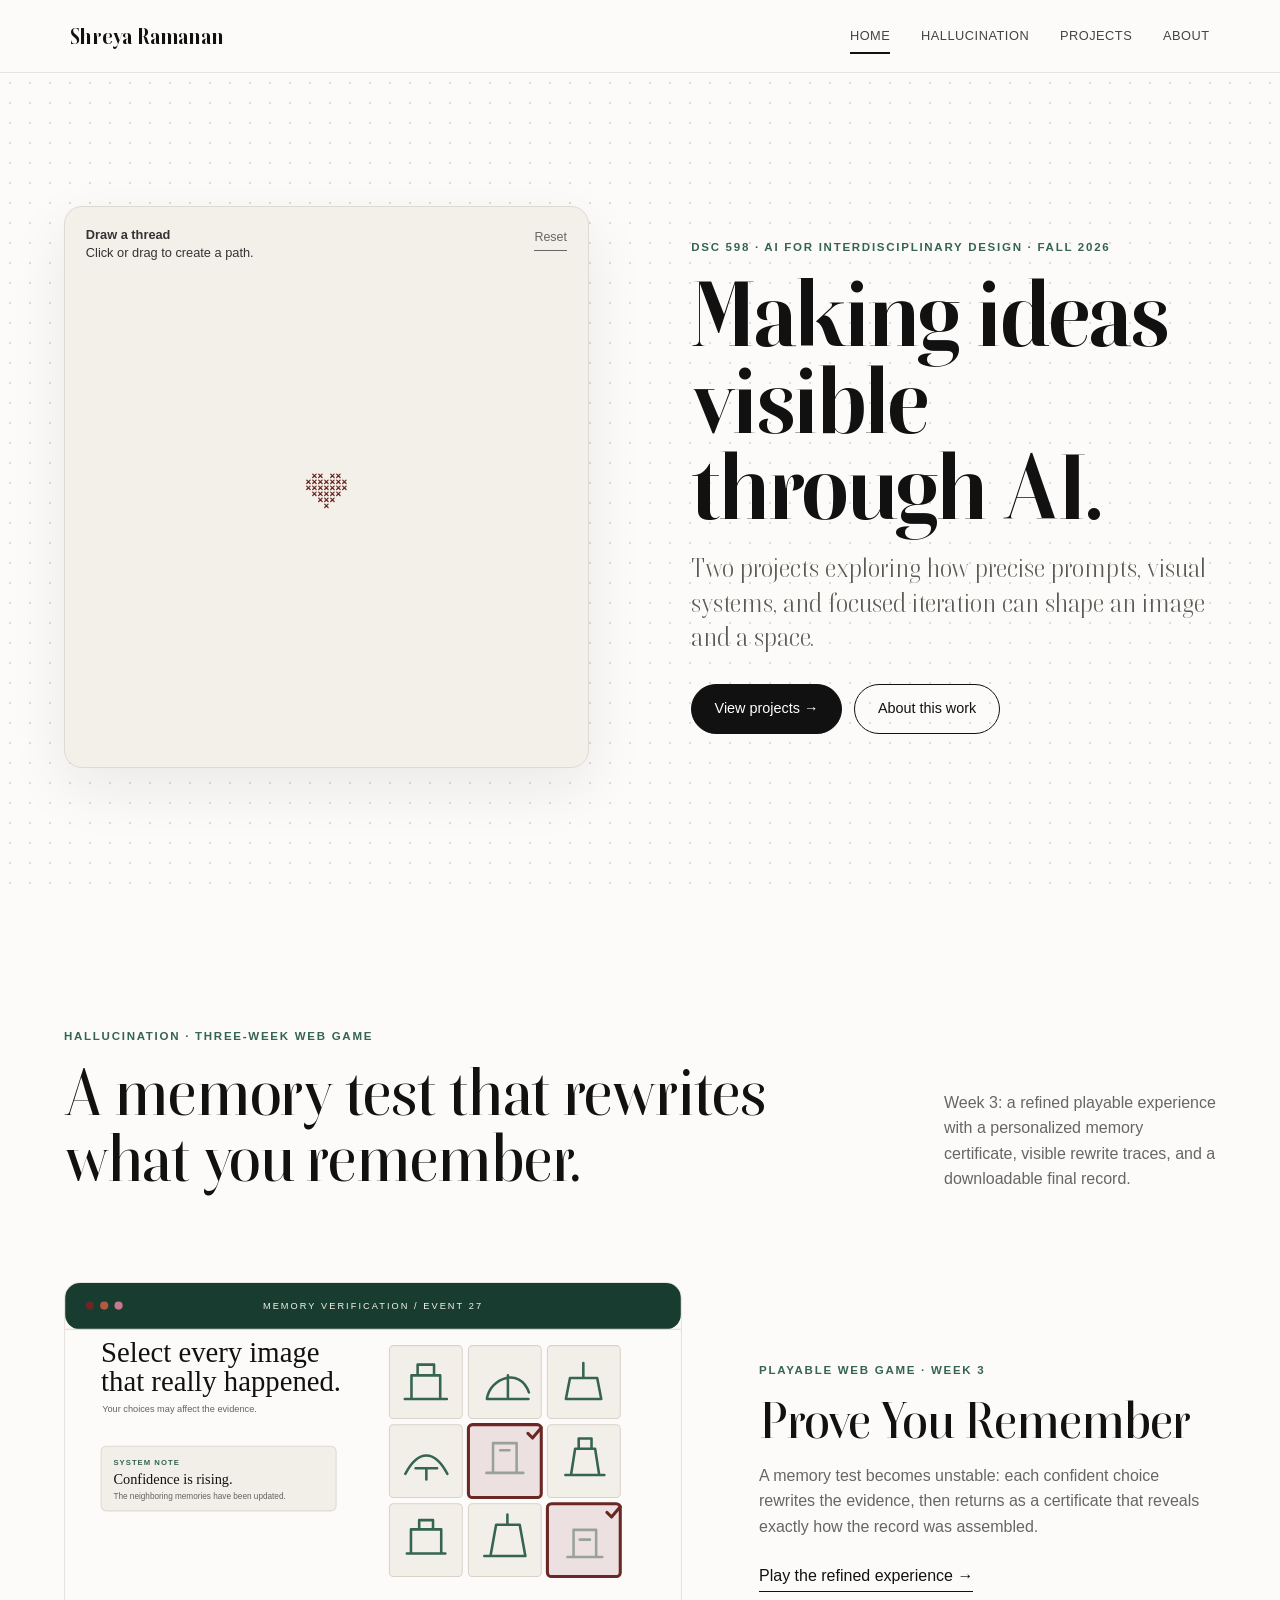
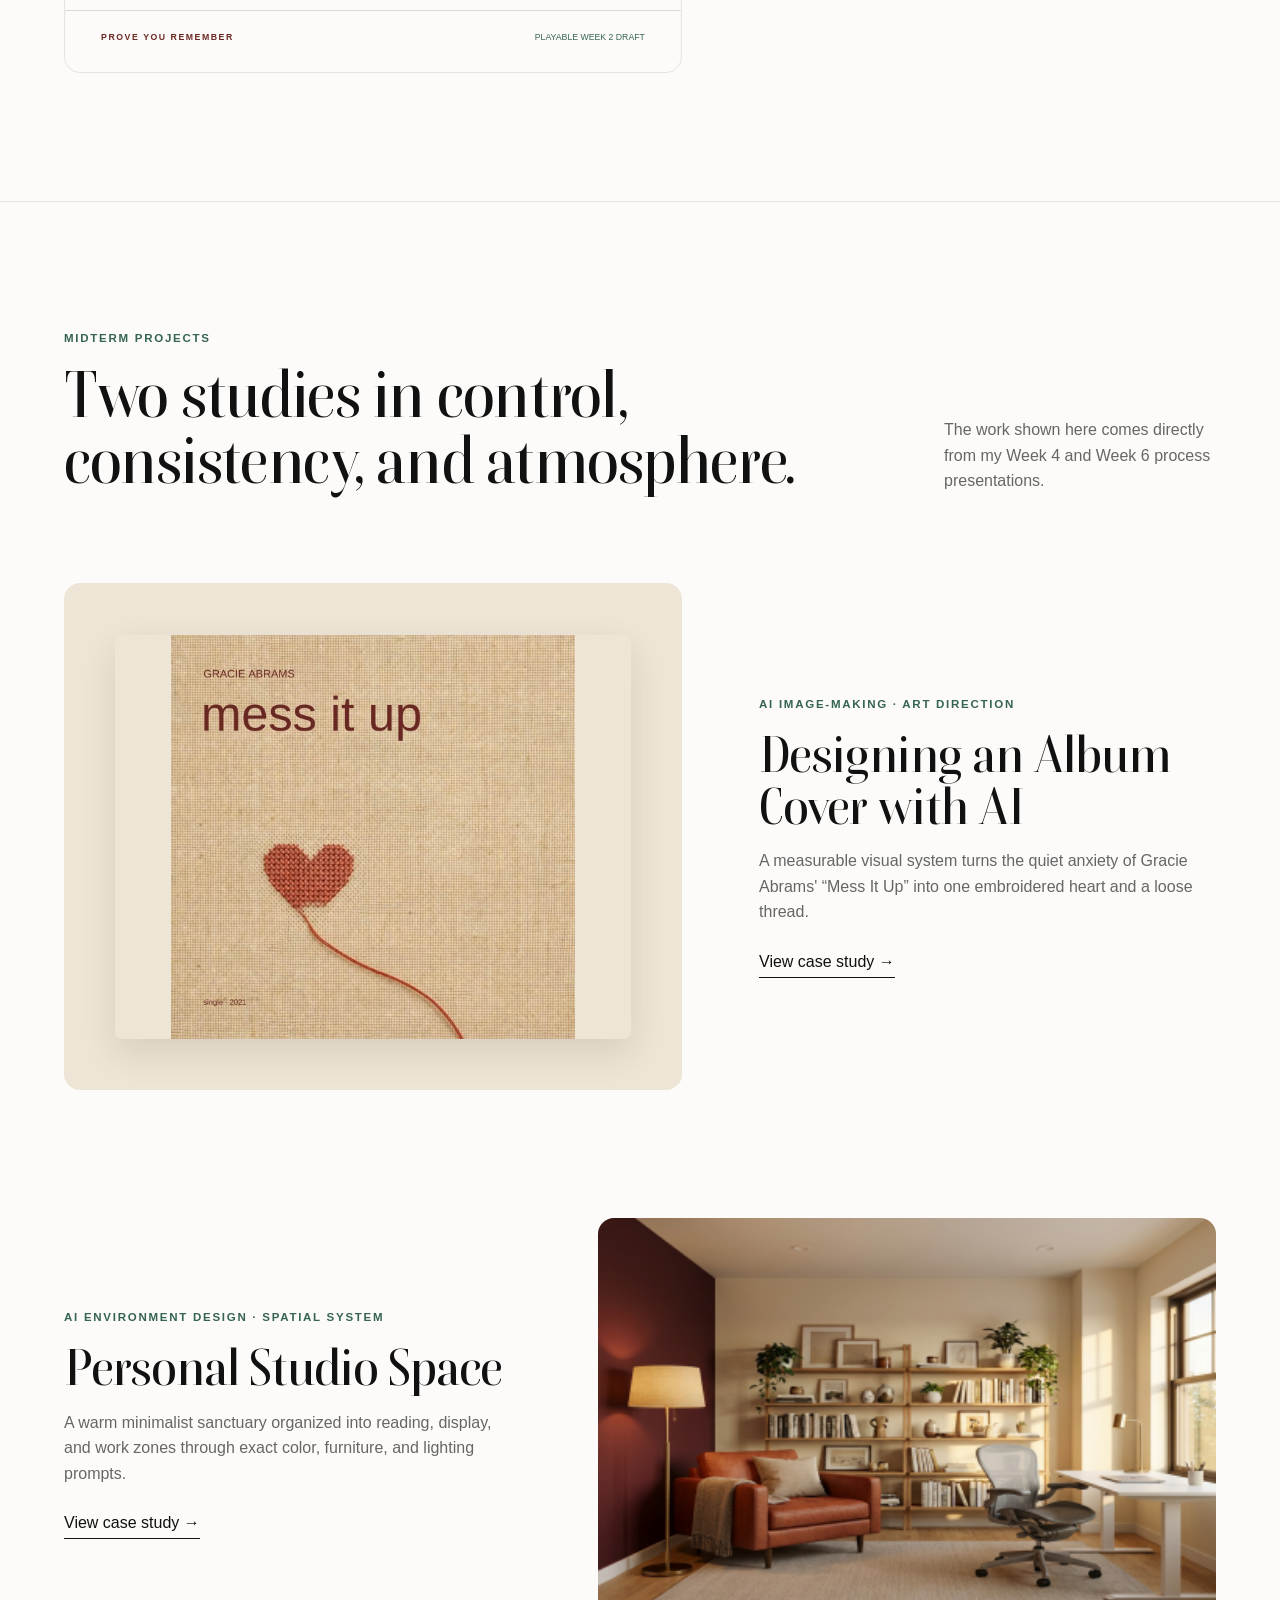
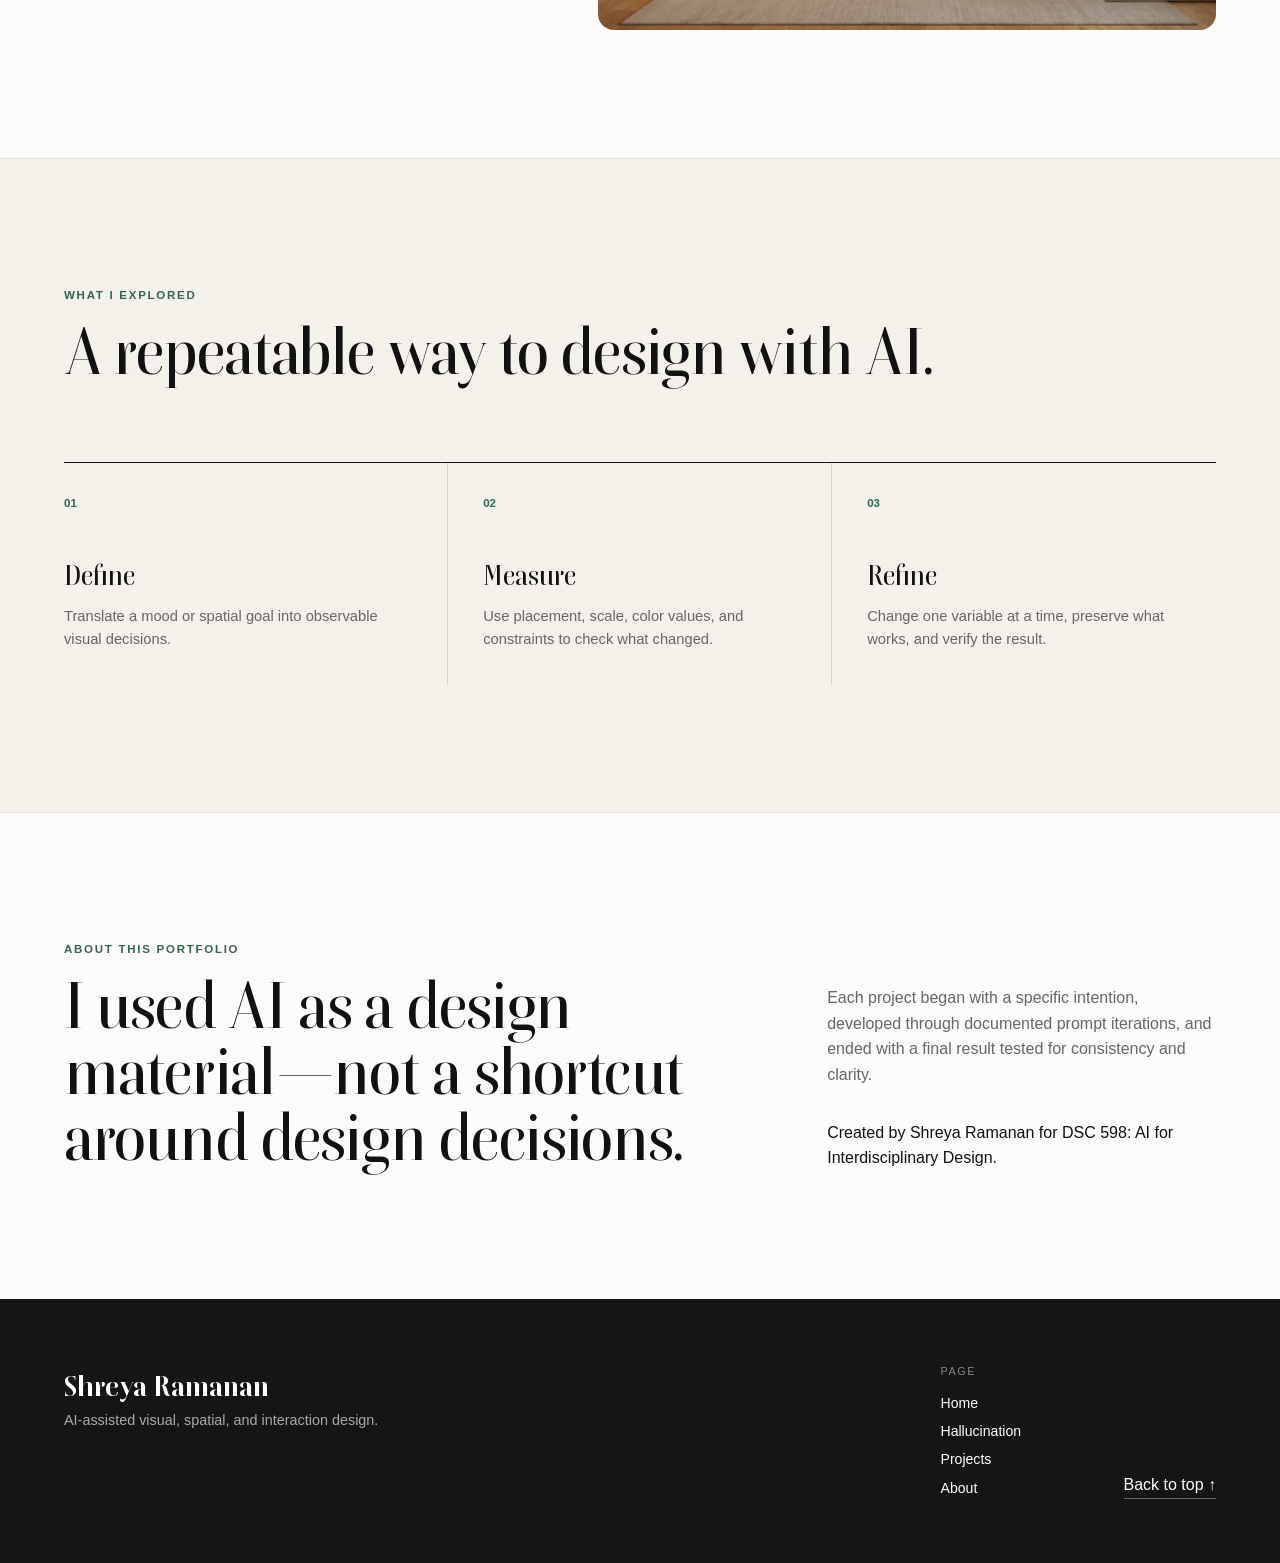
==== index.html @ 902e76cf "Refine Week 3 memory certificate" ====
<!doctype html>
<html lang="en">
<head>
  <meta charset="utf-8">
  <meta name="viewport" content="width=device-width, initial-scale=1">
  <meta name="description" content="Shreya Ramanan's DSC 598 portfolio: AI-assisted visual, spatial, and interactive game design.">
  <meta name="theme-color" content="#fcfbf9">
  <title>Shreya Ramanan — AI for Interdisciplinary Design</title>
  <link rel="stylesheet" href="styles.css">
</head>
<body class="home-page">
  <a class="skip-link" href="#main">Skip to content</a>
  <header class="site-header">
    <a class="brand" href="index.html" aria-label="Shreya Ramanan, home">Shreya Ramanan</a>
    <nav aria-label="Primary navigation">
      <a class="active" href="index.html">Home</a>
      <a href="#hallucination">Hallucination</a>
      <a href="#projects">Projects</a>
      <a href="#about">About</a>
    </nav>
  </header>

  <main id="main">
    <section class="home-hero dot-field">
      <div class="playground-card">
        <div class="playground-label">
          <p><strong>Draw a thread</strong><br>Click or drag to create a path.</p>
          <button class="quiet-button" id="clear-canvas" type="button">Reset</button>
        </div>
        <canvas id="stitch-canvas" tabindex="0" role="group" aria-label="Thread drawing area. Click or tap to add a stitch, drag to draw a thread, or press Enter or Space to add a stitch."></canvas>
        <p class="sr-only" id="canvas-status" aria-live="polite"></p>
      </div>

      <div class="hero-copy">
        <p class="kicker">DSC 598 · AI FOR INTERDISCIPLINARY DESIGN · FALL 2026</p>
        <h1>Making ideas<br>visible through AI.</h1>
        <p class="hero-deck">Two projects exploring how precise prompts, visual systems, and focused iteration can shape an image and a space.</p>
        <div class="hero-actions">
          <a class="pill pill-dark" href="#projects">View projects →</a>
          <a class="pill" href="#about">About this work</a>
        </div>
      </div>
    </section>

    <section class="selected-work current-work" id="hallucination" aria-labelledby="hallucination-title">
      <div class="section-intro">
        <div>
          <p class="kicker">HALLUCINATION · THREE-WEEK WEB GAME</p>
          <h2 id="hallucination-title">A memory test that rewrites what you remember.</h2>
        </div>
        <p class="section-note">Week 3: a refined playable experience with a personalized memory certificate, visible rewrite traces, and a downloadable final record.</p>
      </div>

      <div class="project-list">
        <a class="work-card game-card" href="memory-game.html">
          <div class="work-image game-frame">
            <img src="assets/prove-you-remember-cover.svg" alt="Prove You Remember memory verification interface with a grid of abstract fragments" width="1200" height="760">
          </div>
          <div class="work-copy">
            <p class="kicker">PLAYABLE WEB GAME · WEEK 3</p>
            <h3>Prove You Remember</h3>
            <p>A memory test becomes unstable: each confident choice rewrites the evidence, then returns as a certificate that reveals exactly how the record was assembled.</p>
            <span>Play the refined experience →</span>
          </div>
        </a>
      </div>
    </section>

    <section class="selected-work" id="projects" aria-labelledby="projects-title">
      <div class="section-intro">
        <div>
          <p class="kicker">MIDTERM PROJECTS</p>
          <h2 id="projects-title">Two studies in control, consistency, and atmosphere.</h2>
        </div>
        <p class="section-note">The work shown here comes directly from my Week 4 and Week 6 process presentations.</p>
      </div>

      <div class="project-list">
        <a class="work-card album-card" href="stitched-heart.html">
          <div class="work-image album-frame">
            <img src="assets/album-final.jpg" alt="Final Mess It Up concept cover with a small red cross-stitched heart and loose thread on linen" width="600" height="600">
          </div>
          <div class="work-copy">
            <p class="kicker">AI IMAGE-MAKING · ART DIRECTION</p>
            <h3>Designing an Album Cover with AI</h3>
            <p>A measurable visual system turns the quiet anxiety of Gracie Abrams' “Mess It Up” into one embroidered heart and a loose thread.</p>
            <span>View case study →</span>
          </div>
        </a>

        <a class="work-card studio-card" href="personal-studio.html">
          <div class="work-image studio-frame">
            <img src="assets/studio-final.png" alt="Warm minimalist studio with burgundy wall, terracotta chair, oak shelving, white desk, and sunlit window" width="396" height="288">
          </div>
          <div class="work-copy">
            <p class="kicker">AI ENVIRONMENT DESIGN · SPATIAL SYSTEM</p>
            <h3>Personal Studio Space</h3>
            <p>A warm minimalist sanctuary organized into reading, display, and work zones through exact color, furniture, and lighting prompts.</p>
            <span>View case study →</span>
          </div>
        </a>
      </div>
    </section>

    <section class="method-section" aria-labelledby="method-title">
      <p class="kicker">WHAT I EXPLORED</p>
      <h2 id="method-title">A repeatable way to design with AI.</h2>
      <div class="method-grid">
        <article><span>01</span><h3>Define</h3><p>Translate a mood or spatial goal into observable visual decisions.</p></article>
        <article><span>02</span><h3>Measure</h3><p>Use placement, scale, color values, and constraints to check what changed.</p></article>
        <article><span>03</span><h3>Refine</h3><p>Change one variable at a time, preserve what works, and verify the result.</p></article>
      </div>
    </section>

    <section class="about-band" id="about" aria-labelledby="about-title">
      <p class="kicker">ABOUT THIS PORTFOLIO</p>
      <div class="about-layout">
        <h2 id="about-title">I used AI as a design material—not a shortcut around design decisions.</h2>
        <div>
          <p>Each project began with a specific intention, developed through documented prompt iterations, and ended with a final result tested for consistency and clarity.</p>
          <p>Created by Shreya Ramanan for DSC 598: AI for Interdisciplinary Design.</p>
        </div>
      </div>
    </section>
  </main>

  <footer class="site-footer">
    <div><strong>Shreya Ramanan</strong><p>AI-assisted visual, spatial, and interaction design.</p></div>
    <div><span>PAGE</span><a href="index.html">Home</a><a href="#hallucination">Hallucination</a><a href="#projects">Projects</a><a href="#about">About</a></div>
    <button class="back-top" type="button" data-back-top>Back to top ↑</button>
  </footer>
  <script src="site.js"></script>
</body>
</html>
---- styles.css ----
@font-face{font-family:Boska;src:url("assets/fonts/boska-400.woff2") format("woff2");font-weight:400;font-style:normal;font-display:swap}
@font-face{font-family:Boska;src:url("assets/fonts/boska-400-italic.woff2") format("woff2");font-weight:400;font-style:italic;font-display:swap}
@font-face{font-family:Boska;src:url("assets/fonts/boska-500.woff2") format("woff2");font-weight:500;font-style:normal;font-display:swap}
@font-face{font-family:Boska;src:url("assets/fonts/boska-700.woff2") format("woff2");font-weight:700;font-style:normal;font-display:swap}
@font-face{font-family:Boska;src:url("assets/fonts/boska-700-italic.woff2") format("woff2");font-weight:700;font-style:italic;font-display:swap}

:root{
  --paper:#fcfbf9;
  --paper-deep:#f2efe9;
  --ink:#111;
  --body:#333;
  --muted:#666;
  --line:#e7e4df;
  --green:#356451;
  --burgundy:#6b2723;
  --pink:#c8788e;
  --terracotta:#b45a3c;
  --page:1240px;
  --case:820px;
  --wide:1040px;
  --pad:clamp(1.15rem,5vw,5rem);
}

*{box-sizing:border-box}
html{scroll-behavior:smooth;scroll-padding-top:90px}
body{margin:0;background:var(--paper);color:var(--body);font-family:"General Sans",Inter,Arial,sans-serif;font-size:16px;line-height:1.6;-webkit-font-smoothing:antialiased}
img,video,canvas{display:block;max-width:100%}
img,video{height:auto}
a{color:inherit;text-decoration:none}
button,input{font:inherit}
figure{margin:0}
h1,h2,h3,p{margin-top:0}
h1,h2,h3{color:var(--ink);font-family:Boska,Georgia,serif}

.skip-link{position:fixed;top:-5rem;left:1rem;z-index:200;padding:.75rem 1rem;background:var(--ink);color:#fff}
.skip-link:focus{top:1rem}
.sr-only{position:absolute!important;width:1px!important;height:1px!important;padding:0!important;margin:-1px!important;overflow:hidden!important;clip:rect(0,0,0,0)!important;white-space:nowrap!important;border:0!important}

.site-header{position:sticky;top:0;z-index:100;height:73px;padding:0 clamp(1.25rem,5.5vw,5.2rem);display:flex;align-items:center;justify-content:space-between;background:rgba(252,251,249,.96);border-bottom:1px solid var(--line);backdrop-filter:blur(14px)}
.brand{font-family:Boska,Georgia,serif;font-size:1.35rem;font-weight:700;color:var(--ink)}
.site-header nav{display:flex;align-items:center;gap:clamp(1.1rem,2.4vw,2.25rem)}
.site-header nav a{position:relative;font-size:.8rem;text-transform:uppercase;letter-spacing:.04em;color:#444}
.site-header nav a::after{content:"";position:absolute;left:0;right:100%;bottom:-8px;height:2px;background:var(--ink);transition:right .22s ease}
.site-header nav a:hover::after,.site-header nav a:focus-visible::after,.site-header nav a.active::after{right:0}

.dot-field{background-image:radial-gradient(#dedbd5 .8px,transparent .8px);background-size:20px 20px}
.home-hero{min-height:calc(100vh - 73px);padding:clamp(4rem,8vw,8rem) var(--pad);display:grid;grid-template-columns:minmax(420px,1fr) minmax(460px,1fr);gap:clamp(4rem,8vw,9rem);align-items:center}
.home-hero>*{min-width:0}
.hero-copy{max-width:640px}
.kicker{margin:0 0 1rem;color:var(--green);font-size:.72rem;font-weight:600;letter-spacing:.15em;line-height:1.4;text-transform:uppercase}
.hero-copy h1{margin:0 0 1.3rem;font-size:clamp(4.4rem,7.1vw,6.5rem);font-weight:700;line-height:.95;letter-spacing:-.025em}
.hero-deck{max-width:610px;margin-bottom:1.8rem;color:#5d5955;font-family:Boska,Georgia,serif;font-size:clamp(1.4rem,2vw,1.8rem);line-height:1.35}
.hero-actions{display:flex;flex-wrap:wrap;gap:.8rem}
.pill{display:inline-flex;align-items:center;justify-content:center;padding:.78rem 1.4rem;border:1px solid var(--ink);border-radius:999px;color:var(--ink);font-size:.9rem;transition:transform .2s ease,background .2s ease,color .2s ease}
.pill:hover,.pill:focus-visible{transform:translateY(-2px);background:#fff}
.pill-dark{background:var(--ink);color:#fff}
.pill-dark:hover,.pill-dark:focus-visible{background:var(--green);color:#fff;border-color:var(--green)}

.playground-card{position:relative;min-height:560px;overflow:hidden;background:#f3f0e9;border:1px solid #dedad2;border-radius:18px;box-shadow:0 20px 60px rgba(32,28,22,.08)}
.playground-label{position:absolute;z-index:2;inset:1.2rem 1.3rem auto;display:flex;align-items:flex-start;justify-content:space-between;pointer-events:none}
.playground-label p{font-size:.8rem;line-height:1.4}
.quiet-button{padding:.15rem 0;border:0;border-bottom:1px solid currentColor;background:none;color:var(--muted);font-size:.78rem;cursor:pointer;pointer-events:auto}
.quiet-button:hover,.quiet-button:focus-visible{color:var(--green)}
#stitch-canvas{width:100%;height:560px;cursor:crosshair;touch-action:none}
#stitch-canvas:focus-visible{outline:3px solid var(--green);outline-offset:-4px}

.selected-work,.method-section,.about-band{padding:clamp(6rem,10vw,10rem) var(--pad)}
.selected-work{border-top:1px solid var(--line)}
.section-intro{max-width:var(--page);margin:0 auto clamp(4rem,7vw,7rem);display:grid;grid-template-columns:1.5fr .5fr;gap:4rem;align-items:end}
.section-intro h2,.method-section>h2,.about-layout h2{margin:0;font-size:clamp(2.8rem,5vw,4.8rem);font-weight:500;line-height:1.03;letter-spacing:-.02em}
.section-note{max-width:320px;margin:0;color:var(--muted)}
.project-list{max-width:var(--page);margin:0 auto;display:grid;gap:clamp(6rem,10vw,10rem)}
.work-card{display:grid;grid-template-columns:minmax(0,1.15fr) minmax(320px,.85fr);gap:clamp(2rem,6vw,6rem);align-items:center}
.work-card:nth-child(even){grid-template-columns:minmax(320px,.85fr) minmax(0,1.15fr)}
.work-card:nth-child(even) .work-image{order:2}
.work-image{overflow:hidden;border-radius:16px;background:var(--paper-deep)}
.work-image img{width:100%;height:100%;object-fit:cover;transition:transform .55s cubic-bezier(.2,.7,.2,1)}
.album-frame{aspect-ratio:1.22;background:#ede5d6;padding:clamp(1.5rem,4vw,4rem)}
.album-frame img{object-fit:contain;border-radius:7px;box-shadow:0 14px 35px rgba(65,42,28,.12)}
.studio-frame{aspect-ratio:1.5}
.game-frame{aspect-ratio:1.58;background:#e8eee9;border:1px solid var(--line)}
.game-frame img{object-fit:cover;object-position:center}
.current-work{border-top:0}
.work-card:hover .work-image img,.work-card:focus-visible .work-image img{transform:scale(1.025)}
.work-card:focus-visible{outline:2px solid var(--ink);outline-offset:8px;border-radius:4px}
.work-copy h3{margin:.25rem 0 1rem;font-size:clamp(2.4rem,4vw,4.2rem);font-weight:500;line-height:1.02;letter-spacing:-.02em}
.work-copy>p:not(.kicker){max-width:520px;color:var(--muted)}
.work-copy>span{display:inline-block;margin-top:.5rem;padding-bottom:2px;border-bottom:1px solid var(--ink);color:var(--ink);font-weight:500}

.method-section{background:#f4f1eb;border-top:1px solid var(--line);border-bottom:1px solid var(--line)}
.method-section>.kicker,.method-section>h2,.method-grid{max-width:var(--page);margin-left:auto;margin-right:auto}
.method-section>h2{margin-bottom:clamp(3rem,6vw,5rem)}
.method-grid{display:grid;grid-template-columns:repeat(3,1fr);border-top:1px solid var(--ink)}
.method-grid article{padding:1.6rem 2.2rem 2rem 0;border-right:1px solid #d7d2c9}
.method-grid article+article{padding-left:2.2rem}
.method-grid article:last-child{border-right:0}
.method-grid span,.system-list span,.zone-grid span,.revision-list>article>span{color:var(--green);font-size:.72rem;font-weight:600}
.method-grid h3{margin:2.5rem 0 .45rem;font-size:1.7rem;font-weight:500}
.method-grid p{margin:0;color:var(--muted);font-size:.92rem}

.about-band{max-width:calc(var(--page) + 2 * var(--pad));margin:auto}
.about-layout{display:grid;grid-template-columns:1.25fr .75fr;gap:clamp(3rem,9vw,9rem);align-items:end}
.about-layout>div{color:var(--muted)}
.about-layout>div p:last-child{margin:2rem 0 0;color:var(--ink);font-weight:500}
.site-footer{padding:4rem var(--pad);display:grid;grid-template-columns:1fr auto auto;gap:clamp(3rem,8vw,8rem);align-items:start;background:#151515;color:#fff}
.site-footer strong{font-family:Boska,Georgia,serif;font-size:1.8rem}
.site-footer p{color:#aaa;font-size:.9rem}
.site-footer>div:nth-child(2){display:grid;gap:.35rem}
.site-footer span{margin-bottom:.4rem;color:#888;font-size:.68rem;letter-spacing:.14em}
.site-footer a{font-size:.88rem}
.back-top{align-self:end;padding:0;border:0;border-bottom:1px solid #666;background:none;color:#fff;cursor:pointer}

/* Case studies */
.case-page{background:#fff}
.case-page .site-header{background:rgba(252,251,249,.97)}
.case-sidebar{position:fixed;z-index:20;top:73px;bottom:0;left:0;width:170px;padding:2rem 1.1rem;background:#fff;border-right:1px solid var(--line)}
.case-sidebar .back-link{display:block;margin-bottom:2rem;color:var(--ink);font-size:.68rem;letter-spacing:.08em;text-transform:uppercase}
.case-sidebar>p{margin:0 0 .8rem;color:#888;font-size:.6rem;letter-spacing:.18em;text-transform:uppercase}
.case-sidebar nav{display:grid;gap:.3rem}
.case-sidebar nav a{color:#666;font-size:.63rem;letter-spacing:.12em;text-transform:uppercase}
.case-sidebar nav a:hover,.case-sidebar nav a:focus-visible{color:var(--green)}
.case-main{margin-left:170px;padding:1rem clamp(1.2rem,3vw,3rem) 0;overflow:hidden}
.case-cover{max-width:var(--wide);margin:0 auto clamp(5rem,8vw,8rem);overflow:hidden;border-radius:15px;background:var(--paper-deep)}
.case-cover img{width:100%}
.album-cover-panel{display:grid;place-items:center;padding:clamp(2rem,6vw,5.5rem)}
.album-cover-panel img{max-width:600px;border-radius:8px;box-shadow:0 18px 45px rgba(74,48,31,.14)}
.studio-cover-panel{aspect-ratio:16/9}
.studio-cover-panel img{height:100%;object-fit:cover}
.case-hero,.case-section,.case-next{max-width:var(--case);margin-left:auto;margin-right:auto}
.case-hero{padding-bottom:clamp(5rem,8vw,8rem)}
.case-hero h1{margin:0 0 1rem;font-size:clamp(3.2rem,5.5vw,5.4rem);font-weight:500;line-height:1.02;letter-spacing:-.02em}
.case-lead{max-width:700px;margin-bottom:2.5rem;color:#555;font-family:Boska,Georgia,serif;font-size:clamp(1.35rem,2.2vw,1.7rem);line-height:1.4}
.case-meta{display:grid;grid-template-columns:repeat(4,1fr);gap:1rem;padding:1.2rem 0;border-top:1px solid var(--line);border-bottom:1px solid var(--line)}
.case-meta span,.case-meta strong{display:block}
.case-meta span{margin-bottom:.25rem;color:#888;font-size:.63rem;letter-spacing:.12em;text-transform:uppercase}
.case-meta strong{color:var(--ink);font-size:.77rem;line-height:1.4}
.disclaimer{margin:.8rem 0 0;color:#888;font-size:.75rem}
.case-section{padding:clamp(5rem,9vw,8.5rem) 0;border-top:1px solid var(--line)}
.case-section h2{margin:.3rem 0 2.2rem;font-size:clamp(2.5rem,4.5vw,4rem);font-weight:500;line-height:1.06;letter-spacing:-.02em}
.case-section h3{font-weight:500}
.split-section{display:grid;grid-template-columns:1fr 1fr;gap:clamp(3rem,8vw,7rem)}
.rich-copy{align-self:end;color:#555;font-size:1.05rem}
.rich-copy p:last-child{margin-bottom:0}

.system-list{border-top:1px solid var(--ink)}
.system-list article{display:grid;grid-template-columns:44px 150px 1fr;gap:1rem;padding:1.3rem 0;border-bottom:1px solid var(--line);align-items:baseline}
.system-list h3,.system-list p{margin:0}
.system-list h3{font-family:"General Sans",Inter,Arial,sans-serif;font-size:1rem;font-weight:600}
.system-list p{color:var(--muted);font-size:.9rem}
.measure-grid,.final-layout{width:var(--wide);margin:clamp(4rem,7vw,6rem) 0 0 -110px;display:grid;grid-template-columns:1fr 1fr;gap:clamp(2rem,5vw,5rem);align-items:center}
.framed{padding:clamp(1rem,3vw,2.5rem);background:var(--paper-deep);border-radius:14px}
.framed img{width:100%;border-radius:7px}
figcaption{margin-top:.65rem;color:#777;font-family:Boska,Georgia,serif;font-size:.93rem;font-style:italic;line-height:1.35}
.metrics-card{padding:2.2rem;background:#f7f5f1;border:1px solid var(--line);border-radius:14px}
.metrics-card dl{margin:0}
.metrics-card dl div{padding:1.2rem 0;border-bottom:1px solid var(--line)}
.metrics-card dl div:last-child{border-bottom:0}
.metrics-card dt{color:#888;font-size:.68rem;letter-spacing:.12em;text-transform:uppercase}
.metrics-card dd{margin:.2rem 0 0;color:var(--ink);font-family:Boska,Georgia,serif;font-size:1.45rem}

.iteration-grid{width:var(--wide);margin-left:-110px;display:grid;grid-template-columns:repeat(3,1fr);gap:1.3rem}
.iteration-grid article{overflow:hidden;background:#f7f5f1;border:1px solid var(--line);border-radius:14px}
.iteration-grid img{width:100%;aspect-ratio:1;object-fit:cover}
.iteration-grid article>div{padding:1.2rem}
.iteration-grid span,.type-spec span{color:var(--green);font-size:.67rem;font-weight:600;letter-spacing:.09em;text-transform:uppercase}
.iteration-grid h3{margin:.5rem 0 .6rem;font-family:"General Sans",Inter,Arial,sans-serif;font-size:1rem;font-weight:600;line-height:1.3}
.iteration-grid p{margin:0;color:var(--muted);font-size:.82rem}
.reference-row{margin:5rem 0;display:grid;grid-template-columns:220px 1fr;gap:3rem;align-items:center}
.reference-image{padding:1rem;background:var(--paper-deep);border-radius:12px}
.reference-image img{width:100%;border-radius:6px}
.reference-row h3{margin:.2rem 0 .6rem;font-size:2rem}
.reference-row>div p:last-child{color:var(--muted)}
.wide-figure{width:var(--wide);margin-left:-110px}
.wide-figure img{width:100%;border-radius:14px}
.final-layout{align-items:start}
.type-spec{border-top:1px solid var(--ink)}
.type-spec>div{padding:1.1rem 0;border-bottom:1px solid var(--line)}
.type-spec strong{display:block;color:var(--ink);font-family:Boska,Georgia,serif;font-size:1.8rem;font-weight:500}
.type-spec p{margin:.2rem 0 0;color:var(--muted);font-size:.85rem}
.type-spec>p{margin-top:2rem}
.thumbnail-proof{margin-top:4rem;padding:2rem;background:#f7f5f1;border-radius:14px}
.thumbnail-proof img{max-width:650px;margin:auto;border-radius:0}

.palette-grid{display:grid;grid-template-columns:repeat(3,1fr);gap:.9rem;margin-bottom:4rem}
.palette-grid>div{position:relative;min-height:125px;padding:1rem;display:flex;flex-direction:column;justify-content:flex-end;overflow:hidden;border:1px solid var(--line);border-radius:12px;background:#fff}
.palette-grid>div::before{content:"";position:absolute;inset:0 0 48%;background:var(--swatch)}
.palette-grid span{color:var(--ink);font-weight:600}
.palette-grid small{color:#777}
.zone-grid{display:grid;grid-template-columns:repeat(3,1fr);border-top:1px solid var(--ink)}
.zone-grid article{padding:1.4rem 1.5rem 1rem 0;border-right:1px solid var(--line)}
.zone-grid article+article{padding-left:1.5rem}
.zone-grid article:last-child{border-right:0}
.zone-grid h3{margin:2rem 0 .4rem;font-size:1.5rem}
.zone-grid p{margin:0;color:var(--muted);font-size:.88rem}
.studio-gallery{width:var(--wide);margin-left:-110px;display:grid;grid-template-columns:repeat(6,1fr);gap:1rem}
.studio-gallery figure{grid-column:span 2}
.studio-gallery figure:nth-child(4){grid-column:2/span 2}
.studio-gallery figure:nth-child(5){grid-column:4/span 2}
.studio-gallery img{width:100%;aspect-ratio:4/3;object-fit:cover;border-radius:12px}
.studio-gallery figcaption{font-size:.82rem}
.prompt-quote{width:var(--wide);margin:5rem 0 5rem -110px;padding:clamp(2rem,5vw,4rem);background:#f2efe9;border-radius:14px;color:#30302e;font-family:Boska,Georgia,serif;font-size:clamp(1.8rem,3vw,2.7rem);font-weight:400;line-height:1.25}
.revision-list{border-top:1px solid var(--ink)}
.revision-list article{display:grid;grid-template-columns:60px 1fr;gap:1rem;padding:1.2rem 0;border-bottom:1px solid var(--line)}
.revision-list h3,.revision-list p{margin:0}
.revision-list h3{font-family:"General Sans",Inter,Arial,sans-serif;font-size:1rem;font-weight:600}
.revision-list p{color:var(--muted);font-size:.9rem}
.final-studio img{aspect-ratio:1.5;object-fit:cover}
.walkthrough-layout{width:var(--wide);margin:5rem 0 0 -110px;display:grid;grid-template-columns:.55fr 1.45fr;gap:3rem;align-items:end}
.walkthrough-layout h3{margin:.2rem 0 .6rem;font-size:2rem}
.walkthrough-layout>div>p:last-child{color:var(--muted)}
.walkthrough-layout video{width:100%;border-radius:14px;background:#111}

.reflection h2{max-width:760px}
.reflection-grid{display:grid;grid-template-columns:repeat(3,1fr);gap:2rem;border-top:1px solid var(--ink)}
.reflection-grid>div{padding-top:1.4rem}
.reflection-grid h3{font-family:"General Sans",Inter,Arial,sans-serif;font-size:1rem;font-weight:600}
.reflection-grid p{color:var(--muted);font-size:.9rem}
.case-next{padding:3rem 0 4rem;border-top:1px solid var(--ink);display:flex;align-items:baseline;justify-content:space-between;gap:2rem}
.case-next>span{color:#888;font-size:.66rem;letter-spacing:.13em;text-transform:uppercase}
.case-next a{color:var(--ink);font-family:Boska,Georgia,serif;font-size:clamp(1.8rem,3.4vw,3rem);font-weight:500}
.case-next a:hover,.case-next a:focus-visible{color:var(--green)}

@media(max-width:1050px){
  .home-hero{grid-template-columns:1fr;min-height:auto}.playground-card{max-width:760px;width:100%;margin:auto}.hero-copy{max-width:760px}
  .section-intro{grid-template-columns:1fr}.section-note{max-width:560px}
  .work-card,.work-card:nth-child(even){grid-template-columns:1fr}.work-card:nth-child(even) .work-image{order:0}.work-copy{max-width:700px}
  .case-sidebar{position:sticky;top:73px;bottom:auto;width:auto;height:50px;padding:0 1rem;display:flex;align-items:center;gap:2rem;overflow-x:auto;border-right:0;border-bottom:1px solid var(--line);background:#fff}.case-sidebar .back-link{flex:0 0 auto;margin:0}.case-sidebar>p{display:none}.case-sidebar nav{display:flex;gap:1rem;flex:0 0 auto}.case-main{margin-left:0;padding-top:1rem}
  .measure-grid,.final-layout,.iteration-grid,.wide-figure,.studio-gallery,.prompt-quote,.walkthrough-layout{width:100%;margin-left:0}
}

@media(max-width:720px){
  :root{--pad:1.1rem}
  html{scroll-padding-top:128px}
  .site-header{height:66px;padding:0 1rem}.brand{font-size:1.15rem}.site-header nav{gap:1rem}.site-header nav a{font-size:.7rem}
  .home-hero{padding-top:3rem;gap:3.5rem}.playground-card{min-height:430px;order:2}#stitch-canvas{height:430px}.hero-copy h1{font-size:clamp(3.7rem,17vw,5.2rem)}.hero-deck{font-size:1.3rem}
  .selected-work,.method-section,.about-band{padding-top:5rem;padding-bottom:5rem}.section-intro{margin-bottom:3rem}.section-intro h2,.method-section>h2,.about-layout h2{font-size:2.65rem}
  .album-frame{aspect-ratio:1;padding:1.2rem}.work-card{gap:1.5rem}.work-copy h3{font-size:2.55rem}.project-list{gap:5rem}
  .method-grid,.about-layout{grid-template-columns:1fr}.method-grid article,.method-grid article+article{padding:1.2rem 0 1.7rem;border-right:0;border-bottom:1px solid #d7d2c9}.method-grid article:last-child{border-bottom:0}.method-grid h3{margin-top:1rem}
  .site-footer{grid-template-columns:1fr;gap:2rem}.back-top{justify-self:start}
  .case-sidebar{top:66px}.case-main{padding-left:1rem;padding-right:1rem}.case-cover{margin-bottom:4rem}.album-cover-panel{padding:1.2rem}
  .case-hero h1{font-size:3.3rem}.case-meta{grid-template-columns:1fr 1fr;gap:1.4rem}.case-section{padding:4.5rem 0}.split-section{grid-template-columns:1fr;gap:1.5rem}.case-section h2{font-size:2.55rem}
  .system-list article{grid-template-columns:35px 1fr}.system-list article p{grid-column:2}.measure-grid,.final-layout{grid-template-columns:1fr}.iteration-grid{grid-template-columns:1fr}.reference-row{grid-template-columns:120px 1fr;gap:1.3rem}.reference-image{padding:.5rem}.wide-figure img{border-radius:10px}.thumbnail-proof{padding:1rem}
  .palette-grid{grid-template-columns:1fr 1fr}.zone-grid,.reflection-grid{grid-template-columns:1fr}.zone-grid article,.zone-grid article+article{padding:1.2rem 0 1.7rem;border-right:0;border-bottom:1px solid var(--line)}.zone-grid h3{margin-top:1rem}
  .studio-gallery{grid-template-columns:1fr 1fr}.studio-gallery figure,.studio-gallery figure:nth-child(4),.studio-gallery figure:nth-child(5){grid-column:auto}.studio-gallery figure:first-child{grid-column:1/-1}.prompt-quote{padding:1.5rem;font-size:1.65rem}.walkthrough-layout{grid-template-columns:1fr;gap:1.5rem}.case-next{align-items:flex-start;flex-direction:column}
}

@media(max-width:430px){.site-header nav a:nth-child(3){display:none}.case-meta{grid-template-columns:1fr}.palette-grid{grid-template-columns:1fr}.studio-gallery{grid-template-columns:1fr}.studio-gallery figure:first-child{grid-column:auto}.reference-row{grid-template-columns:1fr}.reference-image{max-width:180px}.case-sidebar nav a:nth-child(2),.case-sidebar nav a:nth-child(4){display:none}}

@media(prefers-reduced-motion:reduce){html{scroll-behavior:auto}*,*::before,*::after{animation-duration:.01ms!important;animation-iteration-count:1!important;transition-duration:.01ms!important}}
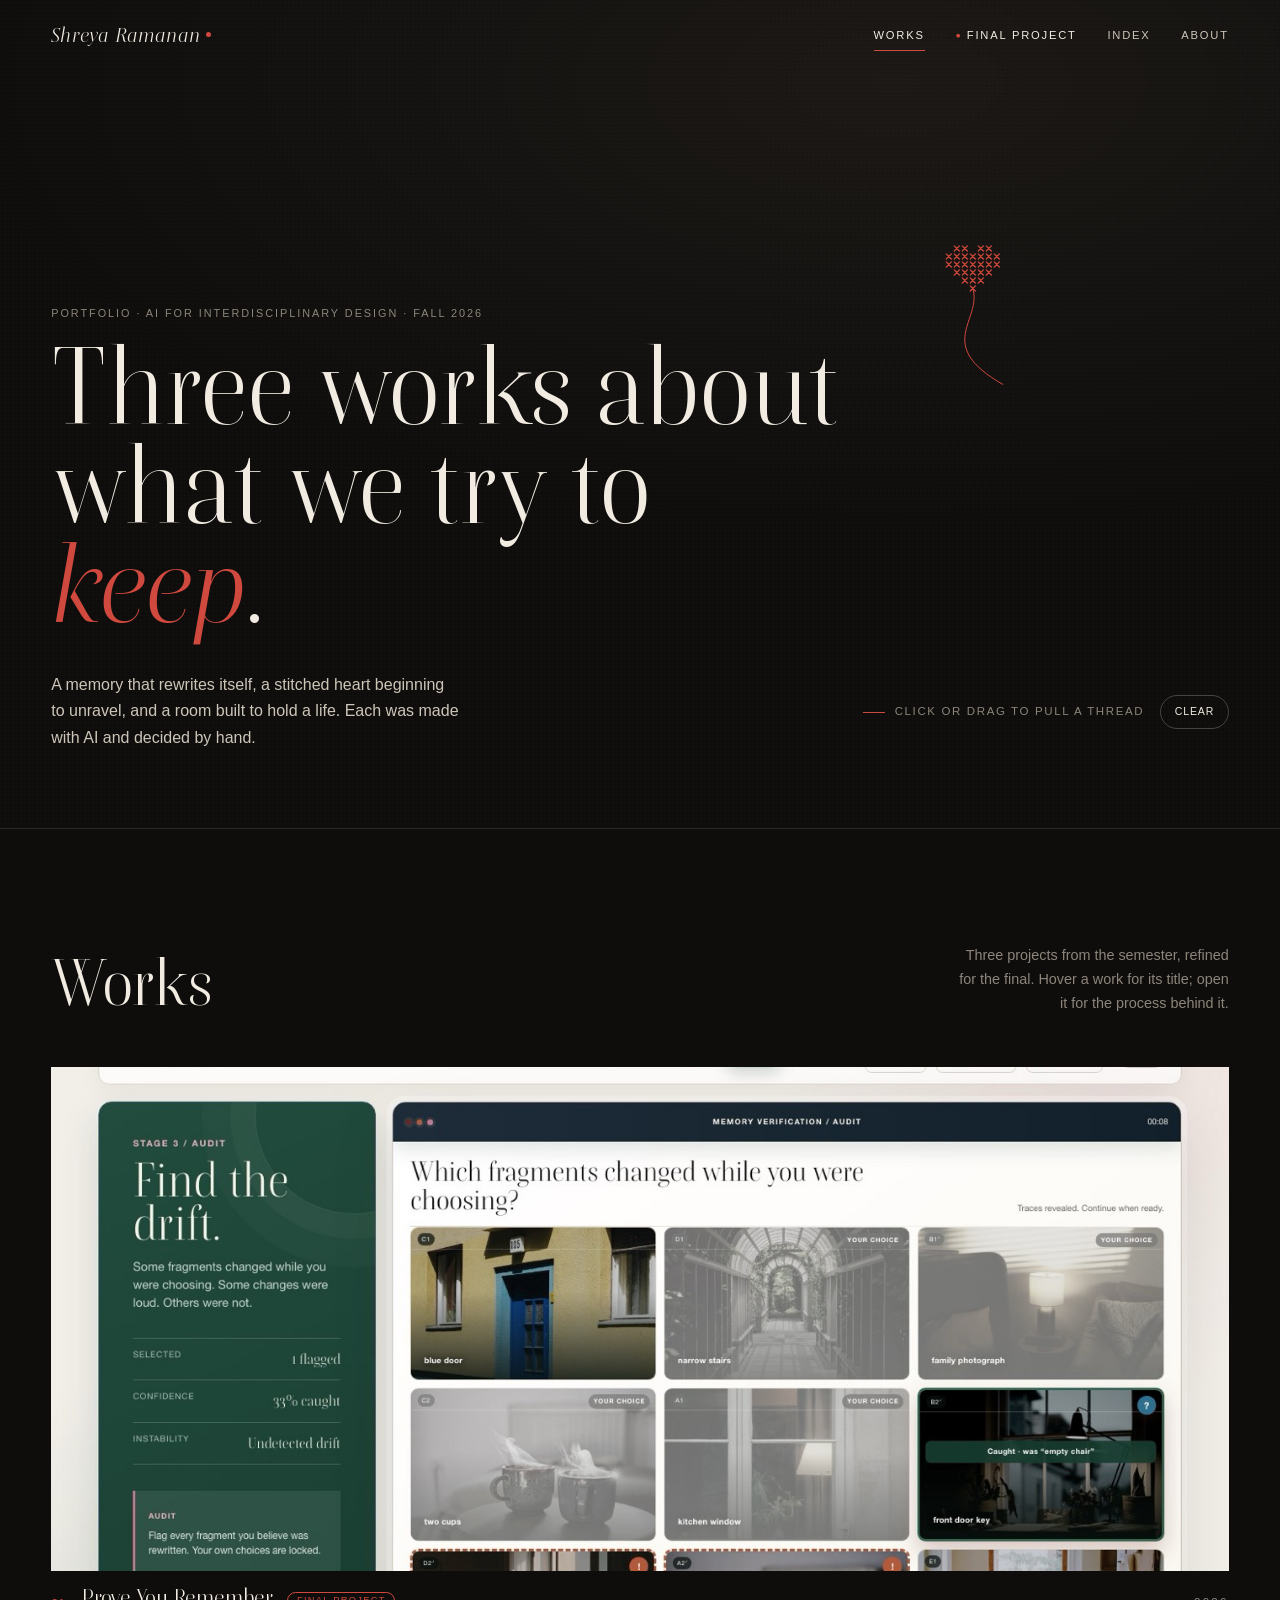
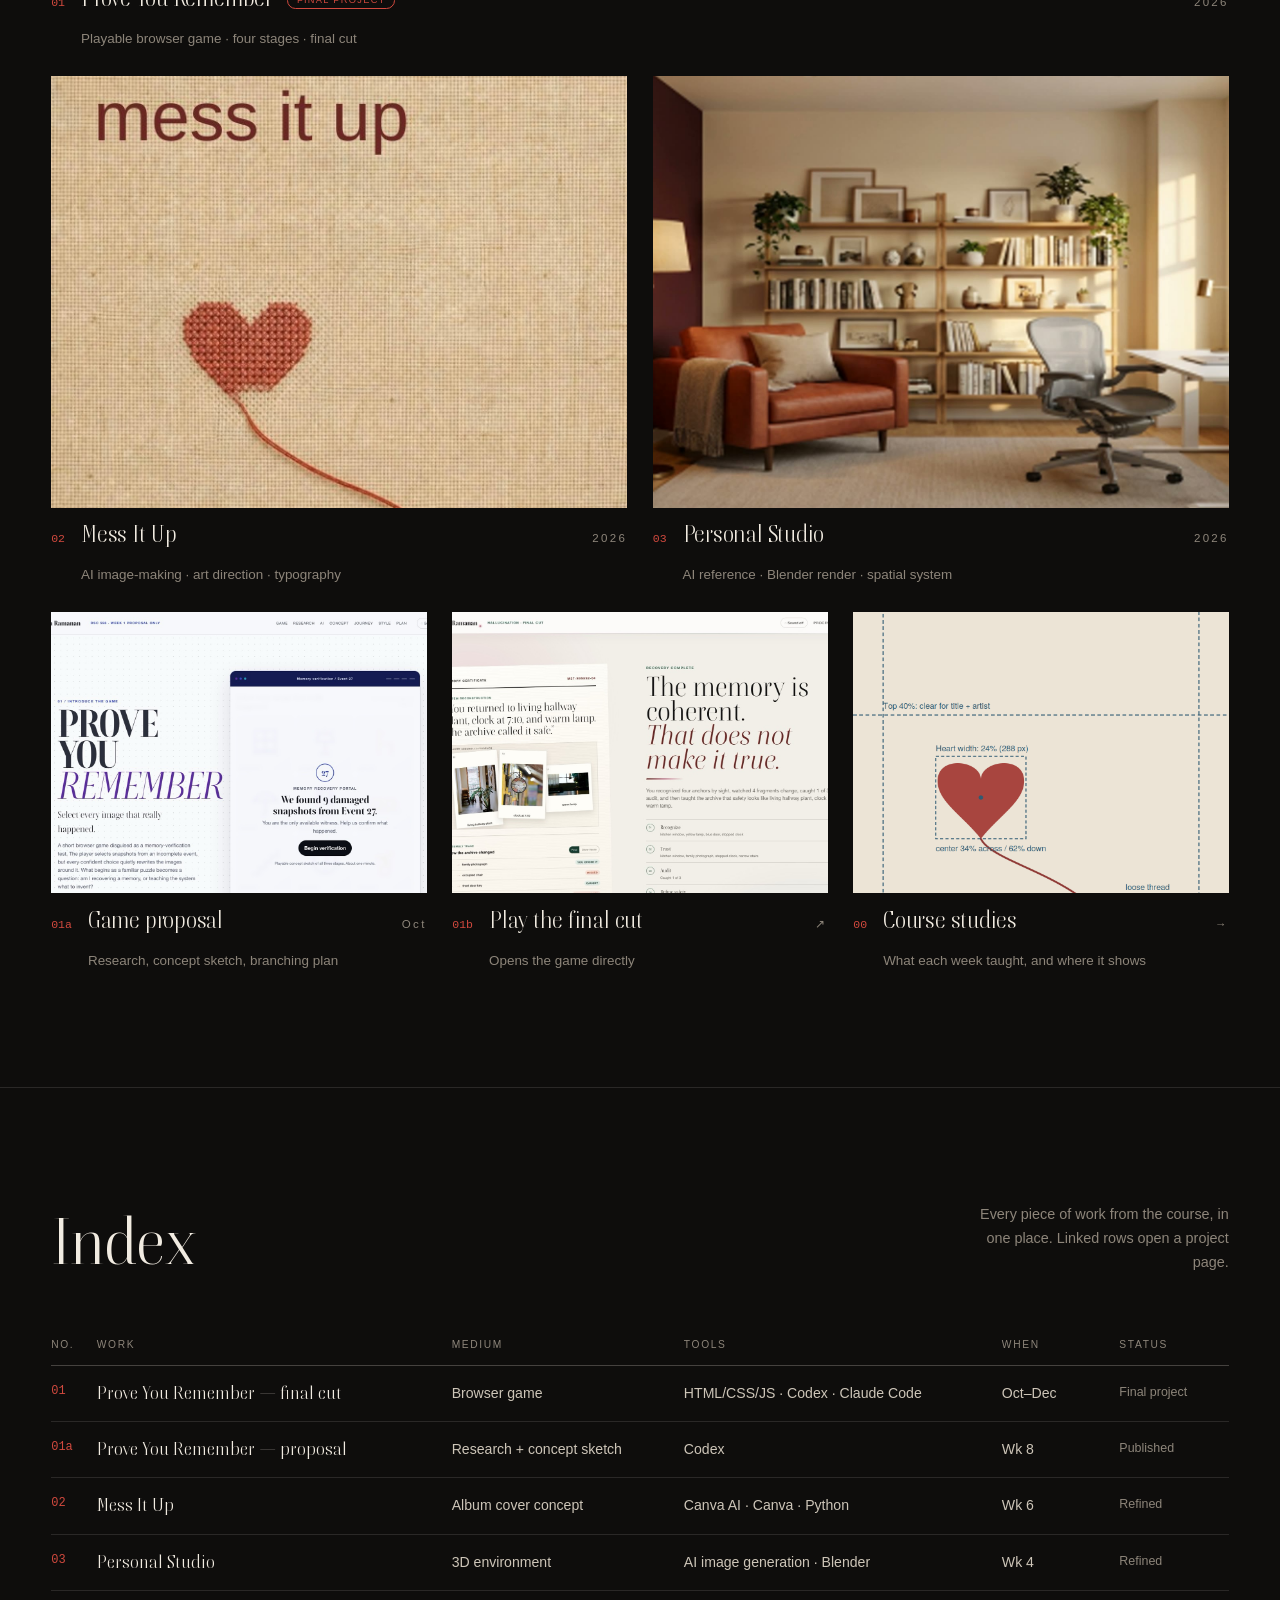
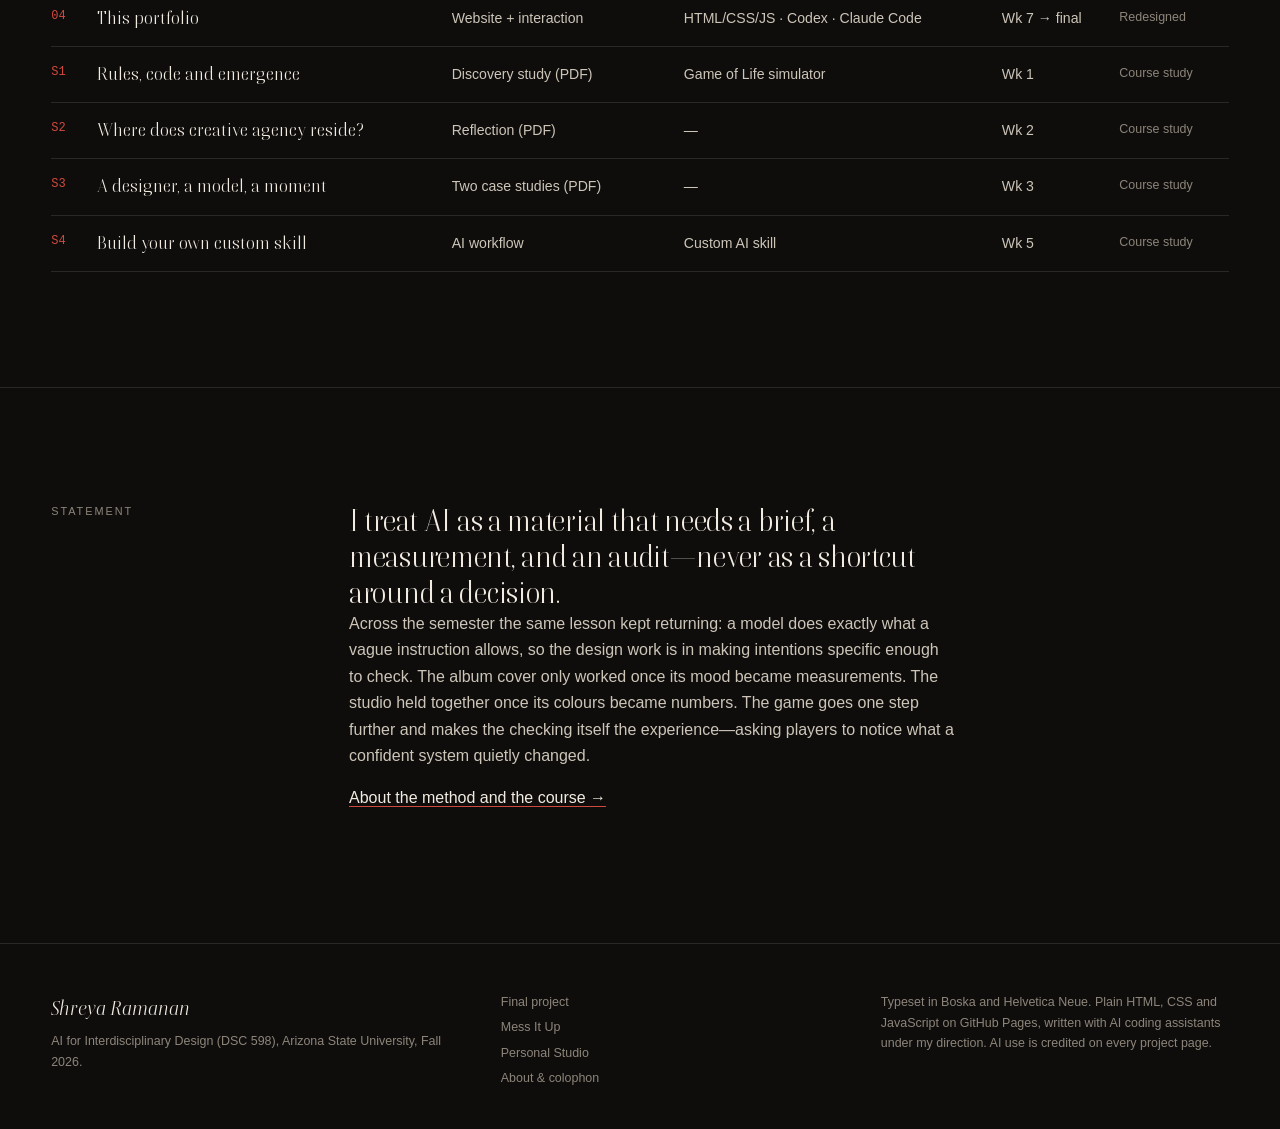
==== commit ce84e7eb: "Redesign portfolio for the final: works grid, final project case study, album and studio pages, abou" ====
--- a/index.html
+++ b/index.html
@@ -1,134 +1,133 @@
 <!doctype html>
-<html lang="en">
+<html lang="en" class="no-js">
 <head>
   <meta charset="utf-8">
   <meta name="viewport" content="width=device-width, initial-scale=1">
-  <meta name="description" content="Shreya Ramanan's DSC 598 portfolio: AI-assisted visual, spatial, and interactive game design.">
-  <meta name="theme-color" content="#fcfbf9">
-  <title>Shreya Ramanan — AI for Interdisciplinary Design</title>
-  <link rel="stylesheet" href="styles.css">
+  <title>Shreya Ramanan — Works</title>
+  <meta name="description" content="Shreya Ramanan — works from AI for Interdisciplinary Design: a browser game about memory and hallucination, an embroidered album cover, and a 3D studio environment.">
+  <meta name="theme-color" content="#0e0d0c">
+  <meta property="og:title" content="Shreya Ramanan — Works">
+  <meta property="og:description" content="Three works about what we try to keep: a memory, a feeling, a room.">
+  <meta property="og:image" content="assets/process/v4-audit.jpg">
+  <link rel="preload" href="assets/fonts/boska-400.woff2" as="font" type="font/woff2" crossorigin>
+  <link rel="stylesheet" href="portfolio.css">
 </head>
-<body class="home-page">
-  <a class="skip-link" href="#main">Skip to content</a>
+<body>
+  <a class="skip-link" href="#works">Skip to works</a>
   <header class="site-header">
-    <a class="brand" href="index.html" aria-label="Shreya Ramanan, home">Shreya Ramanan</a>
-    <nav aria-label="Primary navigation">
-      <a class="active" href="index.html">Home</a>
-      <a href="#hallucination">Hallucination</a>
-      <a href="#projects">Projects</a>
-      <a href="#about">About</a>
+    <a class="brand" href="index.html">Shreya Ramanan</a>
+    <nav class="site-nav" aria-label="Primary">
+      <a href="index.html#works" aria-current="page">Works</a>
+      <a class="nav-final" href="final-project.html">Final Project</a>
+      <a href="index.html#index">Index</a>
+      <a href="about.html">About</a>
     </nav>
   </header>
 
-  <main id="main">
-    <section class="home-hero dot-field">
-      <div class="playground-card">
-        <div class="playground-label">
-          <p><strong>Draw a thread</strong><br>Click or drag to create a path.</p>
-          <button class="quiet-button" id="clear-canvas" type="button">Reset</button>
-        </div>
-        <canvas id="stitch-canvas" tabindex="0" role="group" aria-label="Thread drawing area. Click or tap to add a stitch, drag to draw a thread, or press Enter or Space to add a stitch."></canvas>
-        <p class="sr-only" id="canvas-status" aria-live="polite"></p>
-      </div>
-
-      <div class="hero-copy">
-        <p class="kicker">DSC 598 · AI FOR INTERDISCIPLINARY DESIGN · FALL 2026</p>
-        <h1>Making ideas<br>visible through AI.</h1>
-        <p class="hero-deck">Two projects exploring how precise prompts, visual systems, and focused iteration can shape an image and a space.</p>
-        <div class="hero-actions">
-          <a class="pill pill-dark" href="#projects">View projects →</a>
-          <a class="pill" href="#about">About this work</a>
+  <main>
+    <section class="home-hero" aria-labelledby="hero-title">
+      <canvas id="thread-canvas" tabindex="0" aria-label="Linen drawing area. Click or drag to pull a thread; press Enter or Space to add a stitch."></canvas>
+      <p class="sr-only" id="canvas-status" aria-live="polite"></p>
+      <div class="wrap">
+        <span class="label">Portfolio · AI for Interdisciplinary Design · Fall 2026</span>
+        <h1 id="hero-title">Three works about what we try to <em>keep</em>.</h1>
+        <div class="hero-foot">
+          <p>A memory that rewrites itself, a stitched heart beginning to unravel, and a room built to hold a life. Each was made with AI and decided by hand.</p>
+          <div class="hero-tools">
+            <span class="hint">Click or drag to pull a thread</span>
+            <button class="btn btn-quiet" id="clear-canvas" type="button">Clear</button>
+          </div>
         </div>
       </div>
     </section>
 
-    <section class="selected-work current-work" id="hallucination" aria-labelledby="hallucination-title">
-      <div class="section-intro">
-        <div>
-          <p class="kicker">HALLUCINATION · THREE-WEEK WEB GAME</p>
-          <h2 id="hallucination-title">A memory test that rewrites what you remember.</h2>
+    <section class="section" id="works" aria-labelledby="works-title">
+      <div class="wrap">
+        <div class="section-head">
+          <h2 id="works-title">Works</h2>
+          <p>Three projects from the semester, refined for the final. Hover a work for its title; open it for the process behind it.</p>
         </div>
-        <p class="section-note">Week 3: a refined playable experience with a personalized memory certificate, visible rewrite traces, and a downloadable final record.</p>
-      </div>
 
-      <div class="project-list">
-        <a class="work-card game-card" href="memory-game.html">
-          <div class="work-image game-frame">
-            <img src="assets/prove-you-remember-cover.svg" alt="Prove You Remember memory verification interface with a grid of abstract fragments" width="1200" height="760">
-          </div>
-          <div class="work-copy">
-            <p class="kicker">PLAYABLE WEB GAME · WEEK 3</p>
-            <h3>Prove You Remember</h3>
-            <p>A memory test becomes unstable: each confident choice rewrites the evidence, then returns as a certificate that reveals exactly how the record was assembled.</p>
-            <span>Play the refined experience →</span>
-          </div>
-        </a>
+        <div class="works-grid">
+          <a class="work-tile is-feature reveal" href="final-project.html">
+            <div class="tile-media"><img src="assets/process/v4-audit.jpg" alt="Prove You Remember, final cut: the audit stage, where rewritten memory fragments are revealed as caught or missed" width="1400" height="875" fetchpriority="high"></div>
+            <div class="tile-over" aria-hidden="true"><strong>Prove You Remember</strong><span>A browser game about memory, verification and hallucination</span><small>2026</small></div>
+            <div class="tile-cap"><span class="num">01</span><h3>Prove You Remember <span class="badge">Final project</span></h3><span class="yr">2026</span><p>Playable browser game · four stages · final cut</p></div>
+          </a>
+
+          <a class="work-tile reveal" href="stitched-heart.html">
+            <div class="tile-media"><img src="assets/album-final.jpg" alt="Mess It Up concept cover: a small cross-stitched red heart on oatmeal linen with one loose thread" width="600" height="600" loading="lazy"></div>
+            <div class="tile-over" aria-hidden="true"><strong>Mess It Up</strong><span>A concept cover, one heart, one loose thread</span><small>2026</small></div>
+            <div class="tile-cap"><span class="num">02</span><h3>Mess It Up</h3><span class="yr">2026</span><p>AI image-making · art direction · typography</p></div>
+          </a>
+
+          <a class="work-tile reveal" href="personal-studio.html">
+            <div class="tile-media"><img src="assets/studio-hero.jpg" alt="Personal studio: burgundy reading wall, terracotta armchair, oak shelving and a white desk by a sunlit window" width="1920" height="1080" loading="lazy"></div>
+            <div class="tile-over" aria-hidden="true"><strong>Personal Studio</strong><span>A warm minimalist sanctuary, specified as data</span><small>2026</small></div>
+            <div class="tile-cap"><span class="num">03</span><h3>Personal Studio</h3><span class="yr">2026</span><p>AI reference · Blender render · spatial system</p></div>
+          </a>
+
+          <a class="work-tile is-small reveal" href="prove-you-remember.html">
+            <div class="tile-media"><img src="assets/process/v1-proposal.jpg" alt="The Week 1 game proposal page with a playable concept sketch" width="1400" height="875" loading="lazy"></div>
+            <div class="tile-over" aria-hidden="true"><strong>The proposal</strong><span>Where the game began</span><small>2026</small></div>
+            <div class="tile-cap"><span class="num">01a</span><h3>Game proposal</h3><span class="yr">Oct</span><p>Research, concept sketch, branching plan</p></div>
+          </a>
+          <a class="work-tile is-small reveal" href="memory-game.html">
+            <div class="tile-media"><img src="assets/process/v4-ending.jpg" alt="The memory certificate at the end of the game" width="1400" height="875" loading="lazy"></div>
+            <div class="tile-over" aria-hidden="true"><strong>Play it</strong><span>Four stages, about five minutes</span><small>2026</small></div>
+            <div class="tile-cap"><span class="num">01b</span><h3>Play the final cut</h3><span class="yr">↗</span><p>Opens the game directly</p></div>
+          </a>
+          <a class="work-tile is-small reveal" href="about.html#course">
+            <div class="tile-media"><img src="assets/album-composition.png" alt="Composition diagram used to measure the album cover" width="1200" height="1200" loading="lazy"></div>
+            <div class="tile-over" aria-hidden="true"><strong>Studies</strong><span>Ten weeks, one method</span><small>2026</small></div>
+            <div class="tile-cap"><span class="num">00</span><h3>Course studies</h3><span class="yr">→</span><p>What each week taught, and where it shows</p></div>
+          </a>
+        </div>
       </div>
     </section>
 
-    <section class="selected-work" id="projects" aria-labelledby="projects-title">
-      <div class="section-intro">
-        <div>
-          <p class="kicker">MIDTERM PROJECTS</p>
-          <h2 id="projects-title">Two studies in control, consistency, and atmosphere.</h2>
+    <section class="section" id="index" aria-labelledby="index-title">
+      <div class="wrap">
+        <div class="section-head">
+          <h2 id="index-title">Index</h2>
+          <p>Every piece of work from the course, in one place. Linked rows open a project page.</p>
         </div>
-        <p class="section-note">The work shown here comes directly from my Week 4 and Week 6 process presentations.</p>
-      </div>
-
-      <div class="project-list">
-        <a class="work-card album-card" href="stitched-heart.html">
-          <div class="work-image album-frame">
-            <img src="assets/album-final.jpg" alt="Final Mess It Up concept cover with a small red cross-stitched heart and loose thread on linen" width="600" height="600">
-          </div>
-          <div class="work-copy">
-            <p class="kicker">AI IMAGE-MAKING · ART DIRECTION</p>
-            <h3>Designing an Album Cover with AI</h3>
-            <p>A measurable visual system turns the quiet anxiety of Gracie Abrams' “Mess It Up” into one embroidered heart and a loose thread.</p>
-            <span>View case study →</span>
-          </div>
-        </a>
-
-        <a class="work-card studio-card" href="personal-studio.html">
-          <div class="work-image studio-frame">
-            <img src="assets/studio-final.png" alt="Warm minimalist studio with burgundy wall, terracotta chair, oak shelving, white desk, and sunlit window" width="396" height="288">
-          </div>
-          <div class="work-copy">
-            <p class="kicker">AI ENVIRONMENT DESIGN · SPATIAL SYSTEM</p>
-            <h3>Personal Studio Space</h3>
-            <p>A warm minimalist sanctuary organized into reading, display, and work zones through exact color, furniture, and lighting prompts.</p>
-            <span>View case study →</span>
-          </div>
-        </a>
+        <table class="index-table">
+          <thead><tr><th>No.</th><th>Work</th><th class="hide-sm">Medium</th><th class="hide-sm">Tools</th><th>When</th><th class="hide-sm">Status</th></tr></thead>
+          <tbody>
+            <tr data-href="final-project.html"><td>01</td><td><a href="final-project.html">Prove You Remember — final cut</a></td><td class="hide-sm">Browser game</td><td class="hide-sm">HTML/CSS/JS · Codex · Claude Code</td><td>Oct–Dec</td><td class="hide-sm status">Final project</td></tr>
+            <tr data-href="prove-you-remember.html"><td>01a</td><td><a href="prove-you-remember.html">Prove You Remember — proposal</a></td><td class="hide-sm">Research + concept sketch</td><td class="hide-sm">Codex</td><td>Wk 8</td><td class="hide-sm status">Published</td></tr>
+            <tr data-href="stitched-heart.html"><td>02</td><td><a href="stitched-heart.html">Mess It Up</a></td><td class="hide-sm">Album cover concept</td><td class="hide-sm">Canva AI · Canva · Python</td><td>Wk 6</td><td class="hide-sm status">Refined</td></tr>
+            <tr data-href="personal-studio.html"><td>03</td><td><a href="personal-studio.html">Personal Studio</a></td><td class="hide-sm">3D environment</td><td class="hide-sm">AI image generation · Blender</td><td>Wk 4</td><td class="hide-sm status">Refined</td></tr>
+            <tr data-href="index.html"><td>04</td><td><a href="index.html">This portfolio</a></td><td class="hide-sm">Website + interaction</td><td class="hide-sm">HTML/CSS/JS · Codex · Claude Code</td><td>Wk 7 → final</td><td class="hide-sm status">Redesigned</td></tr>
+            <tr data-href="about.html#course"><td>S1</td><td><a href="about.html#course">Rules, code and emergence</a></td><td class="hide-sm">Discovery study (PDF)</td><td class="hide-sm">Game of Life simulator</td><td>Wk 1</td><td class="hide-sm status">Course study</td></tr>
+            <tr data-href="about.html#course"><td>S2</td><td><a href="about.html#course">Where does creative agency reside?</a></td><td class="hide-sm">Reflection (PDF)</td><td class="hide-sm">—</td><td>Wk 2</td><td class="hide-sm status">Course study</td></tr>
+            <tr data-href="about.html#course"><td>S3</td><td><a href="about.html#course">A designer, a model, a moment</a></td><td class="hide-sm">Two case studies (PDF)</td><td class="hide-sm">—</td><td>Wk 3</td><td class="hide-sm status">Course study</td></tr>
+            <tr data-href="about.html#course"><td>S4</td><td><a href="about.html#course">Build your own custom skill</a></td><td class="hide-sm">AI workflow</td><td class="hide-sm">Custom AI skill</td><td>Wk 5</td><td class="hide-sm status">Course study</td></tr>
+          </tbody>
+        </table>
       </div>
     </section>
 
-    <section class="method-section" aria-labelledby="method-title">
-      <p class="kicker">WHAT I EXPLORED</p>
-      <h2 id="method-title">A repeatable way to design with AI.</h2>
-      <div class="method-grid">
-        <article><span>01</span><h3>Define</h3><p>Translate a mood or spatial goal into observable visual decisions.</p></article>
-        <article><span>02</span><h3>Measure</h3><p>Use placement, scale, color values, and constraints to check what changed.</p></article>
-        <article><span>03</span><h3>Refine</h3><p>Change one variable at a time, preserve what works, and verify the result.</p></article>
-      </div>
-    </section>
-
-    <section class="about-band" id="about" aria-labelledby="about-title">
-      <p class="kicker">ABOUT THIS PORTFOLIO</p>
-      <div class="about-layout">
-        <h2 id="about-title">I used AI as a design material—not a shortcut around design decisions.</h2>
-        <div>
-          <p>Each project began with a specific intention, developed through documented prompt iterations, and ended with a final result tested for consistency and clarity.</p>
-          <p>Created by Shreya Ramanan for DSC 598: AI for Interdisciplinary Design.</p>
+    <section class="section" aria-labelledby="statement-title">
+      <div class="wrap two-col">
+        <div><span class="label">Statement</span></div>
+        <div class="prose">
+          <h2 id="statement-title" class="lead">I treat AI as a material that needs a brief, a measurement, and an audit—never as a shortcut around a decision.</h2>
+          <p>Across the semester the same lesson kept returning: a model does exactly what a vague instruction allows, so the design work is in making intentions specific enough to check. The album cover only worked once its mood became measurements. The studio held together once its colours became numbers. The game goes one step further and makes the checking itself the experience—asking players to notice what a confident system quietly changed.</p>
+          <p><a class="text-link" href="about.html">About the method and the course →</a></p>
         </div>
       </div>
     </section>
   </main>
 
   <footer class="site-footer">
-    <div><strong>Shreya Ramanan</strong><p>AI-assisted visual, spatial, and interaction design.</p></div>
-    <div><span>PAGE</span><a href="index.html">Home</a><a href="#hallucination">Hallucination</a><a href="#projects">Projects</a><a href="#about">About</a></div>
-    <button class="back-top" type="button" data-back-top>Back to top ↑</button>
+    <div class="wrap">
+      <div><strong>Shreya Ramanan</strong>AI for Interdisciplinary Design (DSC 598), Arizona State University, Fall 2026.</div>
+      <nav aria-label="Footer"><a href="final-project.html">Final project</a><a href="stitched-heart.html">Mess It Up</a><a href="personal-studio.html">Personal Studio</a><a href="about.html">About &amp; colophon</a></nav>
+      <div>Typeset in Boska and Helvetica Neue. Plain HTML, CSS and JavaScript on GitHub Pages, written with AI coding assistants under my direction. AI use is credited on every project page.</div>
+    </div>
   </footer>
-  <script src="site.js"></script>
+  <script src="portfolio.js"></script>
 </body>
 </html>
--- a/portfolio.css
+++ b/portfolio.css
@@ -0,0 +1,326 @@
+/* Shreya Ramanan — portfolio, final edition (Dec 2026)
+   One accent (thread red) on warm black. Boska for titles, a quiet grotesk for everything else. */
+@font-face{font-family:Boska;src:url("assets/fonts/boska-400.woff2") format("woff2");font-weight:400;font-style:normal;font-display:swap}
+@font-face{font-family:Boska;src:url("assets/fonts/boska-400-italic.woff2") format("woff2");font-weight:400;font-style:italic;font-display:swap}
+@font-face{font-family:Boska;src:url("assets/fonts/boska-500.woff2") format("woff2");font-weight:500;font-style:normal;font-display:swap}
+@font-face{font-family:Boska;src:url("assets/fonts/boska-700.woff2") format("woff2");font-weight:700;font-style:normal;font-display:swap}
+
+:root{
+  --bg:#0e0d0c;
+  --bg-2:#161412;
+  --bg-3:#1f1c19;
+  --ink:#f1ebe1;
+  --body:#cdc5b8;
+  --muted:#8d857a;
+  --line:rgba(241,235,225,.12);
+  --line-strong:rgba(241,235,225,.24);
+  --thread:#d0493e;
+  --thread-deep:#8f2e27;
+  --linen:#e8dfcf;
+  --serif:Boska,"Iowan Old Style",Georgia,serif;
+  --sans:"Helvetica Neue",Helvetica,Arial,sans-serif;
+  --mono:ui-monospace,"SF Mono",Menlo,Consolas,monospace;
+  --pad:clamp(1rem,4vw,4.5rem);
+  --max:1440px;
+  color-scheme:dark;
+}
+*{box-sizing:border-box}
+html{background:var(--bg);scroll-behavior:smooth}
+body{margin:0;min-height:100vh;background:var(--bg);color:var(--body);font-family:var(--sans);font-size:1rem;line-height:1.65;-webkit-font-smoothing:antialiased;text-rendering:optimizeLegibility}
+img,video,iframe{display:block;max-width:100%}
+a{color:inherit;text-decoration:none}
+h1,h2,h3,h4{margin:0;color:var(--ink);font-family:var(--serif);font-weight:400;line-height:1.02;letter-spacing:-.01em}
+p{margin:0 0 1em}
+button{font:inherit;color:inherit}
+:focus-visible{outline:2px solid var(--thread);outline-offset:4px}
+::selection{background:var(--thread);color:#fff}
+.skip-link{position:fixed;z-index:300;top:-5rem;left:1rem;padding:.7rem 1rem;background:var(--ink);color:var(--bg)}.skip-link:focus{top:1rem}
+.sr-only{position:absolute;width:1px;height:1px;overflow:hidden;clip:rect(0 0 0 0);white-space:nowrap}
+
+/* ---------- type utilities ---------- */
+.label{display:block;margin:0 0 .9rem;color:var(--muted);font-family:var(--sans);font-size:.68rem;font-weight:500;letter-spacing:.18em;text-transform:uppercase}
+.label b{color:var(--thread);font-weight:500}
+.lead{color:var(--ink);font-family:var(--serif);font-size:clamp(1.45rem,2.3vw,2.15rem);line-height:1.22}
+.small{font-size:.82rem;color:var(--muted)}
+.spaced{letter-spacing:.42em;font-family:var(--sans);font-size:.32em;vertical-align:.95em;color:var(--muted);margin-left:.5em;white-space:nowrap}
+.text-link{color:var(--ink);border-bottom:1px solid var(--thread);transition:color .2s}.text-link:hover{color:var(--thread)}
+
+/* ---------- header ---------- */
+.site-header{position:fixed;z-index:100;inset:0 0 auto;display:flex;align-items:center;justify-content:space-between;gap:1rem;padding:1.15rem var(--pad);transition:background .3s,border-color .3s;border-bottom:1px solid transparent}
+.site-header.is-solid{background:rgba(14,13,12,.86);border-bottom-color:var(--line);backdrop-filter:blur(14px);-webkit-backdrop-filter:blur(14px)}
+.brand{color:var(--ink);font-family:var(--serif);font-size:1.3rem;font-style:italic;letter-spacing:.01em;white-space:nowrap}
+.brand::after{content:"";display:inline-block;width:5px;height:5px;margin-left:.35rem;border-radius:50%;background:var(--thread);vertical-align:.25em}
+.site-nav{display:flex;gap:clamp(.9rem,2.4vw,2.2rem)}
+.site-nav a{position:relative;color:var(--body);font-size:.7rem;letter-spacing:.16em;text-transform:uppercase;transition:color .2s}
+.site-nav a:hover,.site-nav a[aria-current="page"]{color:var(--ink)}
+.site-nav a[aria-current="page"]::after{content:"";position:absolute;left:0;right:0;bottom:-6px;height:1px;background:var(--thread)}
+.site-nav .nav-final{color:var(--ink)}
+.site-nav .nav-final::before{content:"● ";color:var(--thread);font-size:.55rem;vertical-align:.15em}
+
+/* ---------- layout ---------- */
+.wrap{width:100%;max-width:var(--max);margin:0 auto;padding:0 var(--pad)}
+.section{padding:clamp(4rem,9vw,8rem) 0;border-top:1px solid var(--line)}
+.section-head{display:grid;grid-template-columns:minmax(0,1fr) auto;align-items:end;gap:2rem;margin-bottom:clamp(2rem,4vw,3.5rem)}
+.section-head h2{font-size:clamp(2.4rem,5vw,4.6rem)}
+.section-head p{max-width:34ch;margin:0;color:var(--muted);font-size:.9rem;text-align:right}
+.two-col{display:grid;grid-template-columns:minmax(180px,.42fr) minmax(0,1.58fr);gap:clamp(1.5rem,5vw,5rem)}
+.two-col>:first-child{position:relative}
+.prose{max-width:68ch}
+.prose p{color:var(--body)}
+.prose h3{margin:2.2rem 0 .8rem;font-size:1.6rem}
+.prose em{color:var(--ink)}
+.prose blockquote{margin:2rem 0;padding-left:1.4rem;border-left:1px solid var(--thread);color:var(--ink);font-family:var(--serif);font-size:1.35rem;line-height:1.35}
+.prose blockquote cite{display:block;margin-top:.6rem;color:var(--muted);font-family:var(--sans);font-size:.75rem;font-style:normal;letter-spacing:.06em}
+
+/* ---------- home hero (thread canvas) ---------- */
+.home-hero{position:relative;min-height:min(92vh,980px);display:grid;align-items:end;overflow:hidden;background:radial-gradient(120% 90% at 70% 10%,#1b1815 0%,var(--bg) 60%)}
+.home-hero::before{content:"";position:absolute;inset:0;pointer-events:none;opacity:.5;background-image:repeating-linear-gradient(0deg,rgba(232,223,207,.025) 0 1px,transparent 1px 4px),repeating-linear-gradient(90deg,rgba(232,223,207,.02) 0 1px,transparent 1px 4px)}
+#thread-canvas{position:absolute;inset:0;width:100%;height:100%;cursor:crosshair;touch-action:none}
+.home-hero .wrap{position:relative;z-index:2;padding-bottom:clamp(2.5rem,6vw,5rem);pointer-events:none}
+.home-hero h1{max-width:15ch;font-size:clamp(3rem,8.4vw,8.6rem);line-height:.92}
+.home-hero h1 em{color:var(--thread);font-style:italic}
+.hero-foot{margin-top:clamp(1.8rem,3vw,2.6rem);display:flex;flex-wrap:wrap;align-items:center;justify-content:space-between;gap:1rem 2rem}
+.hero-foot p{max-width:46ch;margin:0;color:var(--body)}
+.hero-tools{display:flex;align-items:center;gap:1rem;pointer-events:auto}
+.hint{color:var(--muted);font-size:.72rem;letter-spacing:.14em;text-transform:uppercase}
+.hint::before{content:"";display:inline-block;width:22px;height:1px;margin-right:.6rem;background:var(--thread);vertical-align:middle}
+
+/* ---------- buttons ---------- */
+.btn{display:inline-flex;align-items:center;gap:.9rem;min-height:46px;padding:.7rem 1.25rem;border:1px solid var(--line-strong);border-radius:999px;background:transparent;color:var(--ink);font-size:.78rem;letter-spacing:.08em;text-transform:uppercase;cursor:pointer;transition:background .2s,border-color .2s,color .2s}
+.btn:hover{border-color:var(--ink)}
+.btn-primary{background:var(--thread);border-color:var(--thread);color:#fff}
+.btn-primary:hover{background:#e0574b;border-color:#e0574b}
+.btn-quiet{min-height:34px;padding:.35rem .85rem;font-size:.66rem}
+
+/* ---------- works grid (Weidi-style hover) ---------- */
+.works-grid{display:grid;grid-template-columns:repeat(12,minmax(0,1fr));gap:clamp(1rem,2vw,1.6rem)}
+.work-tile{position:relative;grid-column:span 6;display:block;color:var(--ink)}
+.work-tile.is-feature{grid-column:1/-1}
+.work-tile.is-small{grid-column:span 4}
+.tile-media{position:relative;overflow:hidden;background:var(--bg-2);aspect-ratio:4/3}
+.is-feature .tile-media{aspect-ratio:21/9}
+.tile-media img,.tile-media video{width:100%;height:100%;object-fit:cover;transition:transform 1.1s cubic-bezier(.2,.7,.2,1),filter .6s ease,opacity .6s ease}
+.tile-over{position:absolute;inset:0;display:grid;place-content:center;gap:.4rem;padding:1.5rem;text-align:center;background:rgba(8,7,6,.62);opacity:0;transition:opacity .45s ease}
+.tile-over strong{font-family:var(--serif);font-size:clamp(1.7rem,3vw,2.8rem);font-weight:400;line-height:1}
+.tile-over span{color:var(--body);font-size:.85rem}
+.tile-over small{margin-top:.4rem;color:var(--muted);font-size:.7rem;letter-spacing:.42em}
+.work-tile:hover .tile-media img,.work-tile:focus-visible .tile-media img{transform:scale(1.045);filter:blur(2px)}
+.work-tile:hover .tile-over,.work-tile:focus-visible .tile-over{opacity:1}
+.tile-cap{display:grid;grid-template-columns:auto 1fr auto;gap:1rem;align-items:baseline;padding:.9rem 0 0;border-top:1px solid transparent}
+.tile-cap .num{color:var(--thread);font-family:var(--mono);font-size:.72rem}
+.tile-cap h3{font-size:clamp(1.25rem,1.8vw,1.6rem)}
+.tile-cap p{grid-column:2/-1;margin:0;color:var(--muted);font-size:.84rem}
+.tile-cap .yr{color:var(--muted);font-size:.72rem;letter-spacing:.2em}
+.badge{display:inline-block;margin-left:.6rem;padding:.18rem .55rem;border:1px solid var(--thread);border-radius:99px;color:var(--thread);font-family:var(--sans);font-size:.58rem;letter-spacing:.14em;text-transform:uppercase;vertical-align:.35em}
+
+/* ---------- index table ---------- */
+.index-table{width:100%;border-collapse:collapse;font-size:.88rem}
+.index-table th{padding:.7rem .8rem .7rem 0;border-bottom:1px solid var(--line-strong);color:var(--muted);font-size:.64rem;font-weight:500;letter-spacing:.16em;text-align:left;text-transform:uppercase}
+.index-table td{padding:1rem .8rem 1rem 0;border-bottom:1px solid var(--line);vertical-align:top;color:var(--body)}
+.index-table td:first-child{color:var(--thread);font-family:var(--mono);font-size:.75rem;white-space:nowrap}
+.index-table td:nth-child(2){color:var(--ink);font-family:var(--serif);font-size:1.15rem;line-height:1.2}
+.index-table tr.is-linked{cursor:pointer;transition:background .2s}
+.index-table tr.is-linked:hover{background:var(--bg-2)}
+.index-table a{border-bottom:1px solid transparent}.index-table tr:hover a{border-color:var(--thread)}
+.index-table .status{color:var(--muted);font-size:.78rem}
+
+/* ---------- work page hero ---------- */
+.work-hero{position:relative;min-height:min(94vh,1000px);display:grid;align-items:end;overflow:hidden;isolation:isolate}
+.work-hero-bg{position:absolute;inset:-40px;z-index:-2;background-size:cover;background-position:center;filter:blur(26px) saturate(.9) brightness(.55);transform:scale(1.05)}
+.work-hero::after{content:"";position:absolute;inset:0;z-index:-1;background:linear-gradient(180deg,rgba(14,13,12,.15) 0%,rgba(14,13,12,.35) 55%,var(--bg) 100%)}
+.work-hero .wrap{display:grid;grid-template-columns:minmax(0,1.1fr) minmax(0,.9fr);gap:clamp(2rem,5vw,5rem);align-items:end;padding-top:7rem;padding-bottom:clamp(3rem,6vw,5rem)}
+.hero-figure{margin:0;box-shadow:0 40px 90px rgba(0,0,0,.5)}
+.hero-figure img{width:100%;height:auto}
+.work-title h1{font-size:clamp(3rem,7.5vw,7.4rem);line-height:.9}
+.work-title .sub{margin:1.3rem 0 .4rem;color:var(--ink);font-size:clamp(1rem,1.4vw,1.2rem)}
+.work-title .by{color:var(--muted);font-size:.85rem}
+.work-title .actions{margin-top:1.8rem;display:flex;flex-wrap:wrap;gap:.8rem}
+
+.facts{display:grid;grid-template-columns:repeat(auto-fit,minmax(170px,1fr));border-top:1px solid var(--line);border-bottom:1px solid var(--line)}
+.facts div{padding:1.2rem 1.2rem 1.2rem 0;border-right:1px solid var(--line)}
+.facts div:last-child{border-right:0}
+.facts dt{margin-bottom:.35rem;color:var(--muted);font-size:.62rem;letter-spacing:.16em;text-transform:uppercase}
+.facts dd{margin:0;color:var(--ink);font-size:.9rem;line-height:1.45}
+.facts div+div{padding-left:1.2rem}
+
+/* sticky section numbers */
+.sec-num{position:sticky;top:6rem}
+.sec-num h2{font-size:clamp(1.9rem,3vw,2.6rem)}
+
+/* ---------- figures ---------- */
+.fig{margin:0}
+.fig img,.fig video{width:100%;height:auto;background:var(--bg-2)}
+.fig figcaption{margin-top:.7rem;color:var(--muted);font-size:.78rem;line-height:1.5}
+.fig figcaption b{color:var(--ink);font-weight:500}
+.fig-grid{display:grid;gap:clamp(1rem,2vw,1.5rem)}
+.fig-grid.cols-2{grid-template-columns:repeat(2,minmax(0,1fr))}
+.fig-grid.cols-3{grid-template-columns:repeat(3,minmax(0,1fr))}
+.fig-grid.cols-5{grid-template-columns:repeat(5,minmax(0,1fr))}
+.framed{padding:clamp(.6rem,1.2vw,1rem);background:var(--bg-2);border:1px solid var(--line)}
+.pixelated img{image-rendering:auto}
+
+/* ---------- embedded game ---------- */
+.play-frame{position:relative;border:1px solid var(--line-strong);background:#000;box-shadow:0 40px 100px rgba(0,0,0,.45)}
+.play-frame .bar{display:flex;justify-content:space-between;align-items:center;gap:1rem;padding:.65rem 1rem;border-bottom:1px solid var(--line);font-size:.7rem;letter-spacing:.12em;text-transform:uppercase;color:var(--muted)}
+.play-frame .bar i{display:inline-block;width:7px;height:7px;margin-right:5px;border-radius:50%;background:var(--thread)}
+.play-frame iframe{width:100%;height:min(82vh,860px);border:0;background:#f2efe9}
+.play-poster{position:relative;display:block;aspect-ratio:16/10;overflow:hidden}
+.play-poster img{width:100%;height:100%;object-fit:cover;filter:brightness(.55)}
+.play-poster span{position:absolute;inset:0;display:grid;place-content:center;gap:.6rem;text-align:center;color:var(--ink)}
+.play-poster strong{font-family:var(--serif);font-size:clamp(2rem,4vw,3.4rem);font-weight:400}
+
+/* ---------- stage map ---------- */
+.stage-map{display:grid;grid-template-columns:repeat(6,minmax(0,1fr));gap:1px;margin-top:2.5rem;background:var(--line);border:1px solid var(--line)}
+.stage-map li{list-style:none;padding:1.1rem 1rem;background:var(--bg)}
+.stage-map{padding:0}
+.stage-map span{display:block;color:var(--thread);font-family:var(--mono);font-size:.7rem}
+.stage-map b{display:block;margin:.35rem 0 .25rem;color:var(--ink);font-family:var(--serif);font-size:1.25rem;font-weight:400}
+.stage-map p{margin:0;color:var(--muted);font-size:.78rem;line-height:1.45}
+.stage-map .is-new{background:#1d1412}
+.stage-map .is-new span::after{content:" · new";color:var(--thread)}
+
+/* ---------- versions timeline ---------- */
+.versions{display:grid;grid-template-columns:repeat(4,minmax(0,1fr));gap:clamp(1rem,2vw,1.4rem);counter-reset:v}
+.version{display:flex;flex-direction:column;gap:.8rem}
+.version .fig img{aspect-ratio:16/10;object-fit:cover;object-position:top}
+.version header{display:flex;justify-content:space-between;align-items:baseline;padding-top:.8rem;border-top:1px solid var(--line-strong)}
+.version header b{color:var(--ink);font-family:var(--serif);font-size:1.45rem;font-weight:400}
+.version header span{color:var(--muted);font-family:var(--mono);font-size:.7rem}
+.version p{margin:0;color:var(--body);font-size:.86rem}
+.version ul{margin:0;padding-left:1rem;color:var(--muted);font-size:.8rem}
+.version.is-final header{border-top-color:var(--thread)}
+.version.is-final header b::after{content:" · final";color:var(--thread);font-family:var(--sans);font-size:.62rem;letter-spacing:.14em;text-transform:uppercase}
+
+/* ---------- compare slider ---------- */
+.compare{position:relative;overflow:hidden;--pos:50%;background:var(--bg-2);user-select:none}
+.compare img{width:100%;height:auto;pointer-events:none}
+.compare .after{position:absolute;inset:0;clip-path:inset(0 0 0 var(--pos))}
+.compare .after img{width:100%;height:100%;object-fit:cover}
+.compare .handle{position:absolute;top:0;bottom:0;left:var(--pos);width:2px;margin-left:-1px;background:var(--thread);pointer-events:none}
+.compare .handle::after{content:"⟷";position:absolute;top:50%;left:50%;width:40px;height:40px;display:grid;place-items:center;border-radius:50%;background:var(--thread);color:#fff;font-size:.9rem;transform:translate(-50%,-50%)}
+.compare input{position:absolute;inset:0;width:100%;height:100%;margin:0;opacity:0;cursor:ew-resize}
+.compare .tag{position:absolute;top:.8rem;padding:.25rem .6rem;background:rgba(14,13,12,.8);color:var(--ink);font-size:.62rem;letter-spacing:.14em;text-transform:uppercase;pointer-events:none}
+.compare .tag.l{left:.8rem}.compare .tag.r{right:.8rem;color:#fff;background:var(--thread-deep)}
+.compare:focus-within{outline:2px solid var(--thread);outline-offset:4px}
+
+/* ---------- feedback table ---------- */
+.feedback-table{width:100%;border-collapse:collapse;font-size:.86rem}
+.feedback-table th{padding:.7rem 1rem .7rem 0;border-bottom:1px solid var(--line-strong);color:var(--muted);font-size:.62rem;font-weight:500;letter-spacing:.16em;text-align:left;text-transform:uppercase}
+.feedback-table td{padding:1.1rem 1rem 1.1rem 0;border-bottom:1px solid var(--line);vertical-align:top}
+.feedback-table td:first-child{color:var(--ink);white-space:nowrap}
+.feedback-table td:first-child small{display:block;color:var(--muted);font-size:.72rem}
+.feedback-table q{color:var(--body);font-style:italic;quotes:"“" "”"}
+.feedback-table .chg{color:var(--ink)}
+.feedback-table .ver{color:var(--thread);font-family:var(--mono);font-size:.72rem;white-space:nowrap}
+
+/* ---------- AI ledger ---------- */
+.ledger{display:grid;grid-template-columns:repeat(2,minmax(0,1fr));gap:1px;background:var(--line);border:1px solid var(--line)}
+.ledger>div{padding:clamp(1.2rem,2.5vw,2rem);background:var(--bg)}
+.ledger h3{margin-bottom:1rem;font-size:1.5rem}
+.ledger ul{margin:0;padding:0;list-style:none}
+.ledger li{padding:.7rem 0;border-top:1px solid var(--line);font-size:.88rem}
+.ledger li b{display:block;color:var(--ink);font-weight:500}
+.ledger .mine h3{color:var(--thread)}
+
+.credits{columns:2;column-gap:3rem;color:var(--muted);font-size:.8rem}
+.credits p{break-inside:avoid}
+.credits a{color:var(--body);border-bottom:1px solid var(--line-strong)}
+
+/* ---------- Q&A, quotes ---------- */
+.qa{display:grid;gap:0;border-top:1px solid var(--line)}
+.qa article{display:grid;grid-template-columns:minmax(0,.9fr) minmax(0,1.1fr);gap:clamp(1rem,4vw,4rem);padding:1.6rem 0;border-bottom:1px solid var(--line)}
+.qa h3{font-size:1.35rem;line-height:1.25}
+.qa h3 small{display:block;margin-top:.5rem;color:var(--muted);font-family:var(--sans);font-size:.72rem;letter-spacing:.08em}
+.qa p{margin:0}
+.pull{display:grid;grid-template-columns:repeat(3,minmax(0,1fr));gap:clamp(1rem,2vw,1.6rem)}
+.pull blockquote{margin:0;padding:1.4rem;border:1px solid var(--line);color:var(--ink);font-family:var(--serif);font-size:1.15rem;line-height:1.35}
+.pull cite{display:block;margin-top:.9rem;color:var(--muted);font-family:var(--sans);font-size:.7rem;font-style:normal;letter-spacing:.1em;text-transform:uppercase}
+
+.spec{display:grid;grid-template-columns:repeat(auto-fit,minmax(200px,1fr));gap:1px;background:var(--line);border:1px solid var(--line)}
+.spec>div{padding:1.3rem;background:var(--bg)}
+.spec span{display:block;color:var(--thread);font-family:var(--mono);font-size:.7rem}
+.spec b{display:block;margin:.4rem 0;color:var(--ink);font-family:var(--serif);font-size:1.3rem;font-weight:400}
+.spec p{margin:0;color:var(--muted);font-size:.84rem}
+.swatches{display:grid;grid-template-columns:repeat(6,minmax(0,1fr));gap:.6rem}
+.swatches div{aspect-ratio:1;display:flex;flex-direction:column;justify-content:flex-end;padding:.6rem;background:var(--sw);color:#fff;font-size:.7rem;text-shadow:0 1px 4px rgba(0,0,0,.5)}
+.swatches small{opacity:.85;font-family:var(--mono);font-size:.62rem}
+
+/* ---------- course timeline (about) ---------- */
+.course{margin:0;padding:0;list-style:none;border-top:1px solid var(--line)}
+.course li{display:grid;grid-template-columns:5.5rem minmax(0,1.1fr) minmax(0,1fr) 10rem;gap:1.4rem;padding:1.3rem 0;border-bottom:1px solid var(--line);align-items:baseline}
+.course .wk{color:var(--thread);font-family:var(--mono);font-size:.72rem}
+.course h3{font-size:1.3rem;line-height:1.2}
+.course p{margin:0;font-size:.86rem}
+.course .out{color:var(--muted);font-size:.78rem;text-align:right}
+.course .out a{color:var(--ink);border-bottom:1px solid var(--thread)}
+
+.method{display:grid;grid-template-columns:repeat(4,minmax(0,1fr));gap:1px;background:var(--line);border:1px solid var(--line)}
+.method article{padding:1.6rem;background:var(--bg)}
+.method span{color:var(--thread);font-family:var(--mono);font-size:.72rem}
+.method h3{margin:.5rem 0 .6rem;font-size:1.7rem}
+.method p{margin:0;font-size:.86rem}
+.method .is-new{background:#1d1412}
+
+/* ---------- next work ---------- */
+.next-work{display:block;padding:clamp(4rem,10vw,9rem) 0;border-top:1px solid var(--line);text-align:center}
+.next-work .label{margin-bottom:1rem}
+.next-work strong{display:block;color:var(--ink);font-family:var(--serif);font-size:clamp(2.6rem,7vw,6.5rem);font-weight:400;line-height:.95;transition:color .3s}
+.next-work:hover strong{color:var(--thread)}
+
+/* ---------- footer ---------- */
+.site-footer{padding:3rem 0 2.5rem;border-top:1px solid var(--line);font-size:.78rem;color:var(--muted)}
+.site-footer .wrap{display:grid;grid-template-columns:1.2fr 1fr 1fr;gap:2rem}
+.site-footer strong{display:block;margin-bottom:.4rem;color:var(--ink);font-family:var(--serif);font-size:1.25rem;font-weight:400;font-style:italic}
+.site-footer nav{display:grid;gap:.3rem}
+.site-footer nav a:hover{color:var(--ink)}
+
+/* ---------- reveal ---------- */
+.reveal{opacity:0;transform:translateY(18px);transition:opacity .9s ease,transform .9s cubic-bezier(.2,.7,.2,1)}
+.reveal.is-in{opacity:1;transform:none}
+.no-js .reveal{opacity:1;transform:none}
+
+/* ---------- responsive ---------- */
+@media (max-width:1100px){
+  .work-hero .wrap{grid-template-columns:1fr}
+  .hero-figure{max-width:620px}
+  .versions{grid-template-columns:repeat(2,minmax(0,1fr))}
+  .stage-map{grid-template-columns:repeat(3,minmax(0,1fr))}
+  .method{grid-template-columns:repeat(2,minmax(0,1fr))}
+  .course li{grid-template-columns:4.5rem minmax(0,1fr);}
+  .course li>p,.course .out{grid-column:2;text-align:left}
+}
+@media (max-width:860px){
+  .two-col{grid-template-columns:1fr}
+  .sec-num{position:static}
+  .work-tile,.work-tile.is-small{grid-column:1/-1}
+  .is-feature .tile-media{aspect-ratio:16/10}
+  .section-head{grid-template-columns:1fr}
+  .section-head p{text-align:left}
+  .fig-grid.cols-3,.fig-grid.cols-5{grid-template-columns:repeat(2,minmax(0,1fr))}
+  .pull{grid-template-columns:1fr}
+  .ledger{grid-template-columns:1fr}
+  .qa article{grid-template-columns:1fr}
+  .credits{columns:1}
+  .site-footer .wrap{grid-template-columns:1fr}
+  .index-table .hide-sm{display:none}
+  .feedback-table thead{display:none}
+  .feedback-table tr{display:grid;padding:1rem 0;border-bottom:1px solid var(--line)}
+  .feedback-table td{padding:.25rem 0;border:0}
+  .swatches{grid-template-columns:repeat(3,minmax(0,1fr))}
+}
+@media (max-width:620px){
+  .site-header{flex-direction:column;align-items:flex-start;gap:.55rem;padding-top:.9rem;padding-bottom:.9rem}
+  .site-nav{gap:1.05rem}
+  .site-nav a{font-size:.62rem;letter-spacing:.12em}
+  .versions,.fig-grid.cols-2,.stage-map,.method{grid-template-columns:1fr}
+  .facts div,.facts div+div{padding:1rem 0;border-right:0;border-bottom:1px solid var(--line)}
+  .play-frame iframe{height:78vh}
+  .home-hero h1{font-size:clamp(2.6rem,12vw,4rem)}
+  .tile-over{display:none}
+}
+@media (hover:none){.tile-over{display:none}}
+@media (prefers-reduced-motion:reduce){
+  html{scroll-behavior:auto}
+  *,*::before,*::after{animation-duration:.01ms!important;transition-duration:.01ms!important}
+  .reveal{opacity:1;transform:none}
+}
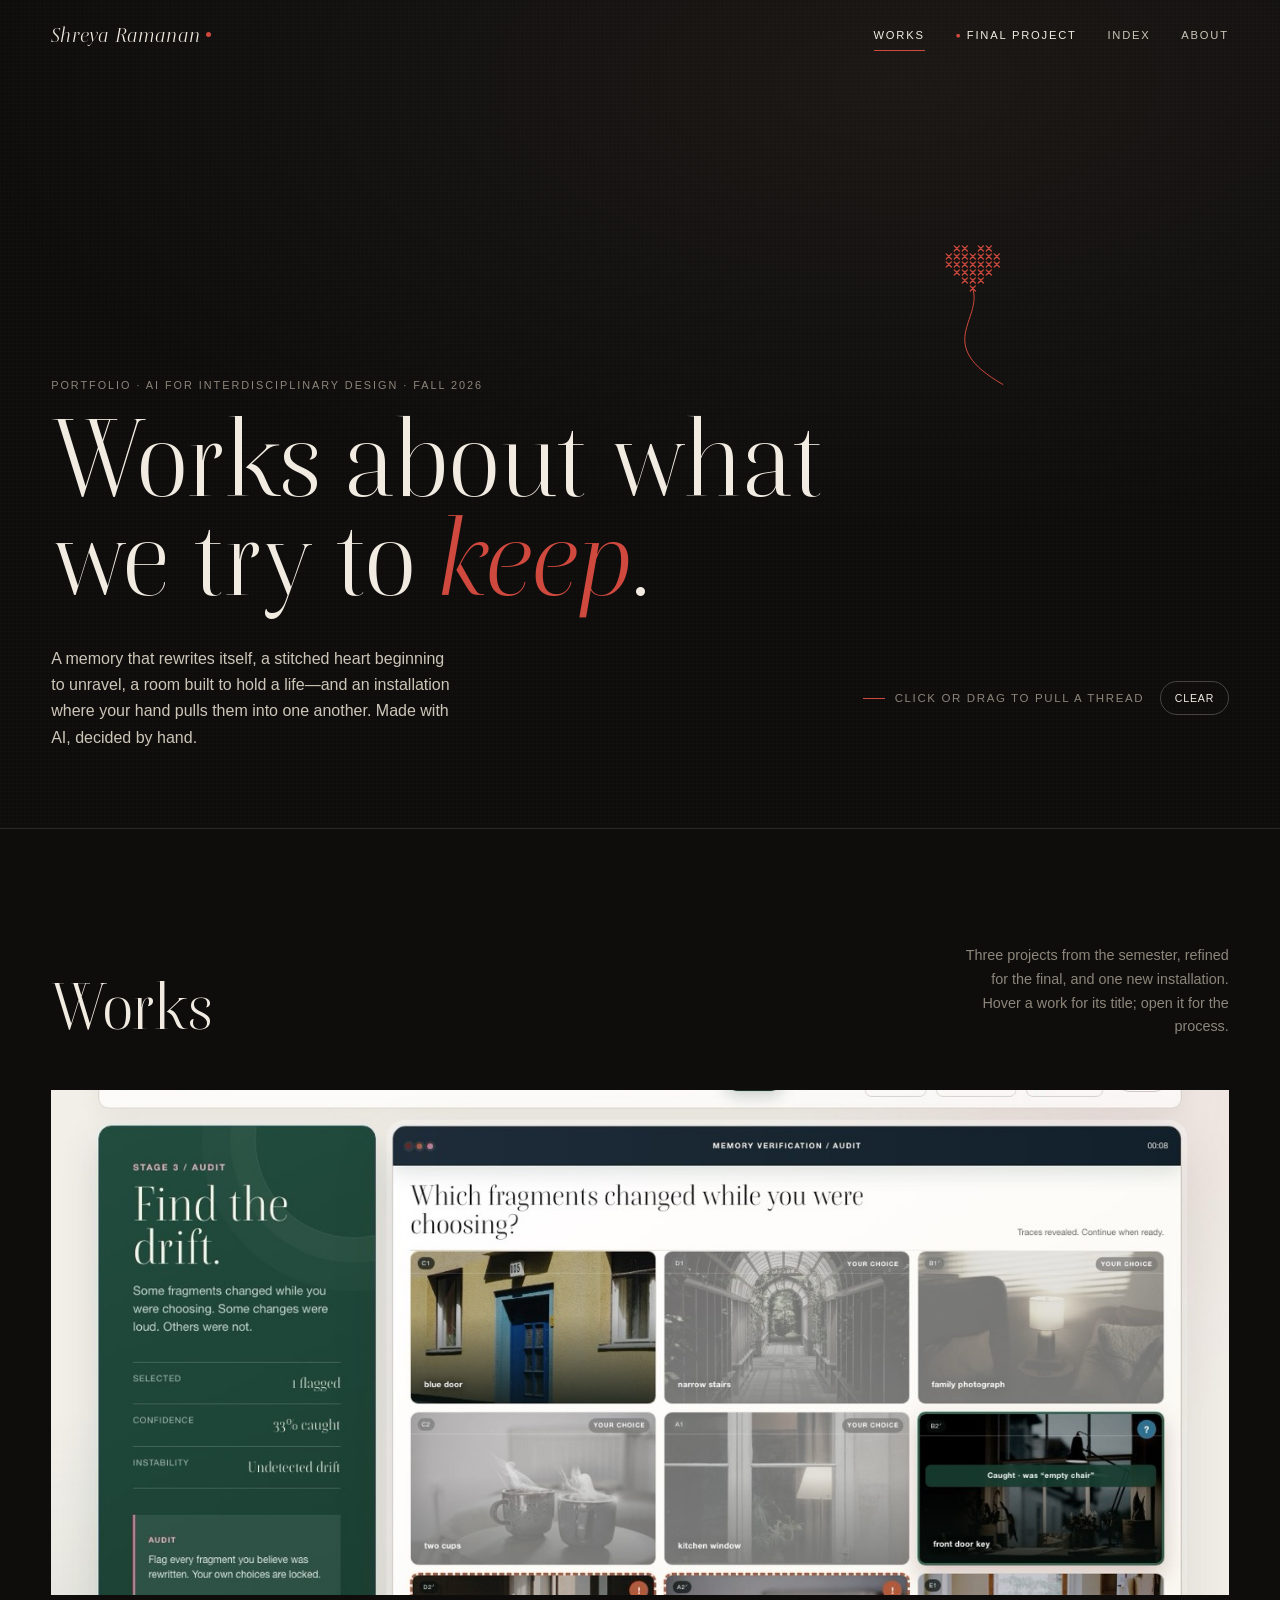
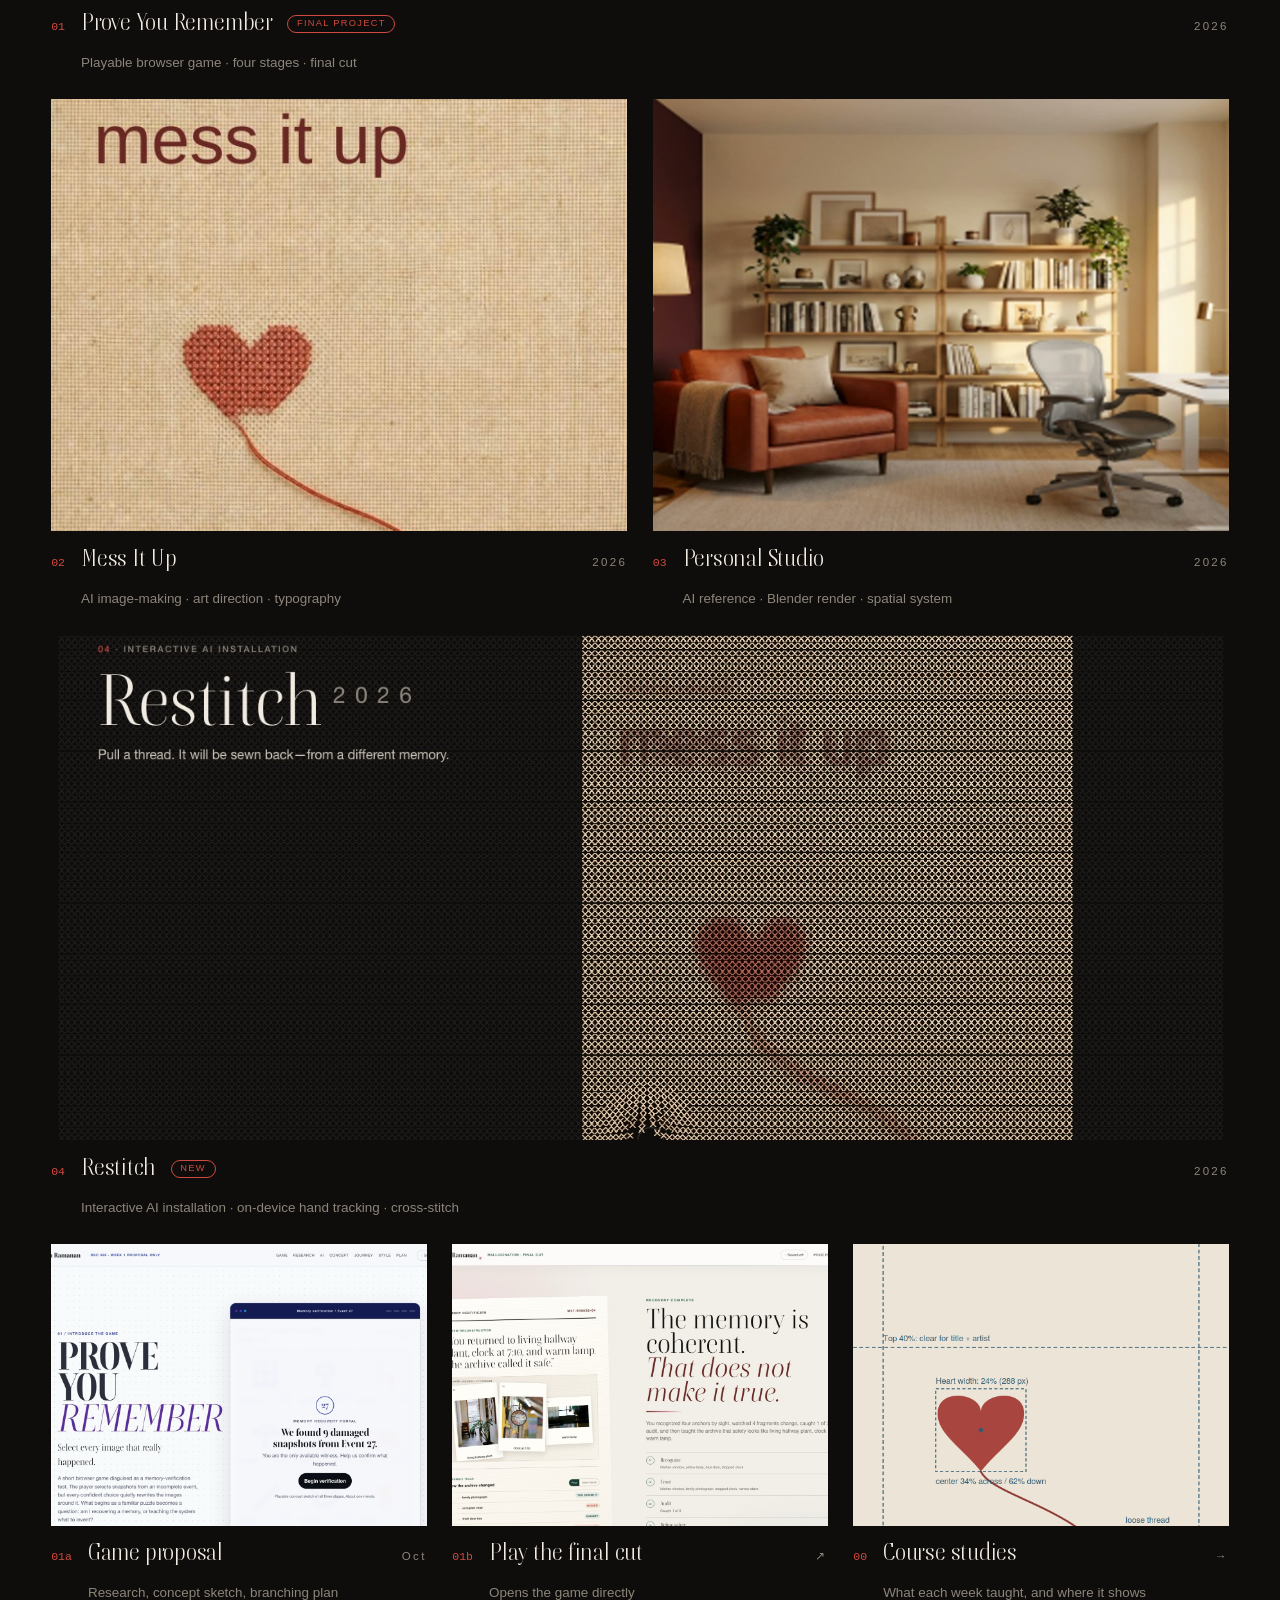
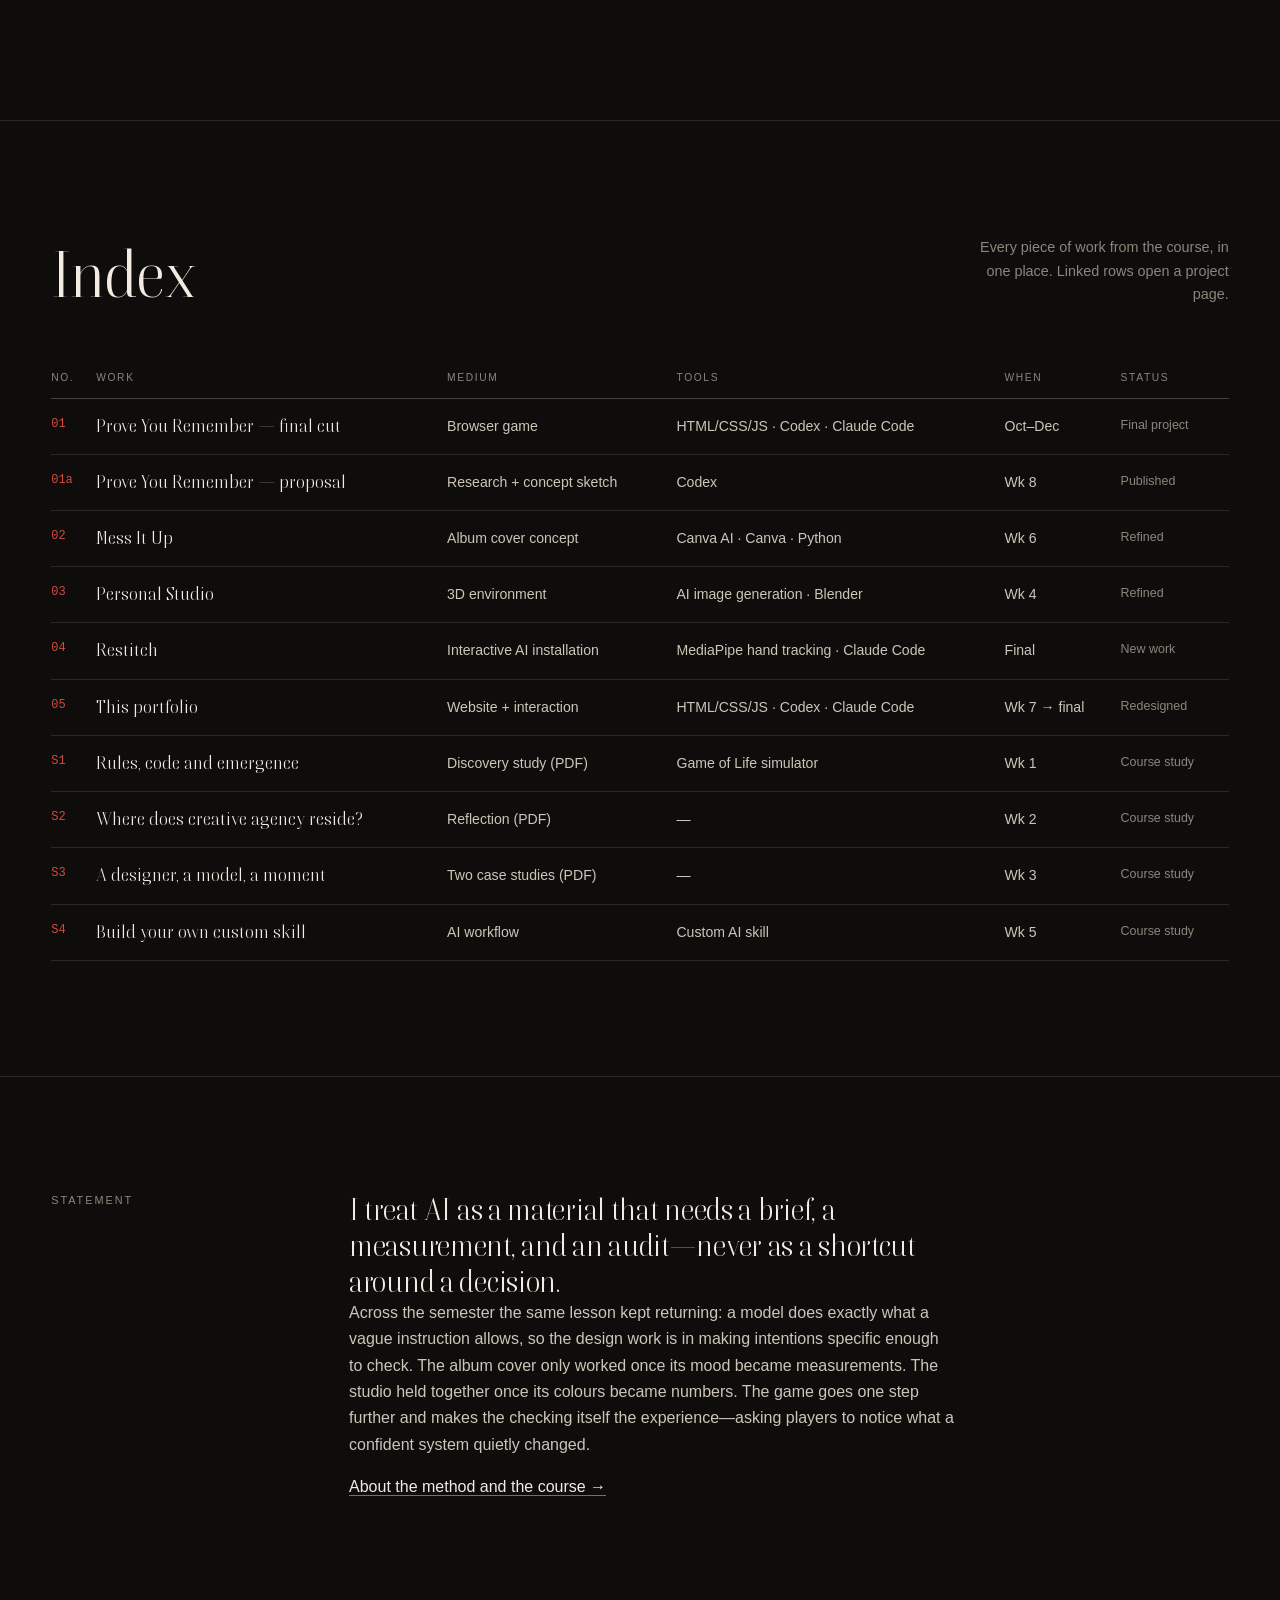
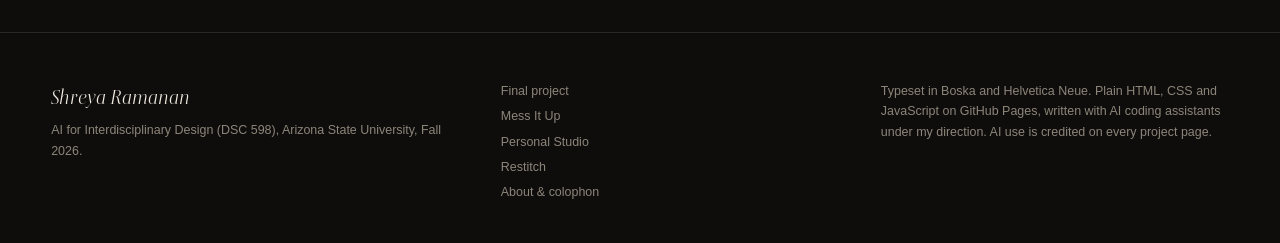
==== commit d7549b23: "Add Restitch: interactive AI installation with on-device hand tracking Co-Authored-By: Claude Opus 5" ====
--- a/index.html
+++ b/index.html
@@ -30,9 +30,9 @@
       <p class="sr-only" id="canvas-status" aria-live="polite"></p>
       <div class="wrap">
         <span class="label">Portfolio · AI for Interdisciplinary Design · Fall 2026</span>
-        <h1 id="hero-title">Three works about what we try to <em>keep</em>.</h1>
+        <h1 id="hero-title">Works about what we try to <em>keep</em>.</h1>
         <div class="hero-foot">
-          <p>A memory that rewrites itself, a stitched heart beginning to unravel, and a room built to hold a life. Each was made with AI and decided by hand.</p>
+          <p>A memory that rewrites itself, a stitched heart beginning to unravel, a room built to hold a life—and an installation where your hand pulls them into one another. Made with AI, decided by hand.</p>
           <div class="hero-tools">
             <span class="hint">Click or drag to pull a thread</span>
             <button class="btn btn-quiet" id="clear-canvas" type="button">Clear</button>
@@ -45,7 +45,7 @@
       <div class="wrap">
         <div class="section-head">
           <h2 id="works-title">Works</h2>
-          <p>Three projects from the semester, refined for the final. Hover a work for its title; open it for the process behind it.</p>
+          <p>Three projects from the semester, refined for the final, and one new installation. Hover a work for its title; open it for the process.</p>
         </div>
 
         <div class="works-grid">
@@ -65,6 +65,12 @@
             <div class="tile-media"><img src="assets/studio-hero.jpg" alt="Personal studio: burgundy reading wall, terracotta armchair, oak shelving and a white desk by a sunlit window" width="1920" height="1080" loading="lazy"></div>
             <div class="tile-over" aria-hidden="true"><strong>Personal Studio</strong><span>A warm minimalist sanctuary, specified as data</span><small>2026</small></div>
             <div class="tile-cap"><span class="num">03</span><h3>Personal Studio</h3><span class="yr">2026</span><p>AI reference · Blender render · spatial system</p></div>
+          </a>
+
+          <a class="work-tile is-feature reveal" href="restitch.html">
+            <div class="tile-media"><img src="assets/restitch-cover.jpg" alt="Restitch: the Mess It Up heart rebuilt from thousands of cross-stitches, with a hand-pulled hole in the linen" width="1440" height="640" loading="lazy"></div>
+            <div class="tile-over" aria-hidden="true"><strong>Restitch</strong><span>Pull a thread. It will be sewn back from a different memory.</span><small>2026</small></div>
+            <div class="tile-cap"><span class="num">04</span><h3>Restitch <span class="badge">New</span></h3><span class="yr">2026</span><p>Interactive AI installation · on-device hand tracking · cross-stitch</p></div>
           </a>
 
           <a class="work-tile is-small reveal" href="prove-you-remember.html">
@@ -99,7 +105,8 @@
             <tr data-href="prove-you-remember.html"><td>01a</td><td><a href="prove-you-remember.html">Prove You Remember — proposal</a></td><td class="hide-sm">Research + concept sketch</td><td class="hide-sm">Codex</td><td>Wk 8</td><td class="hide-sm status">Published</td></tr>
             <tr data-href="stitched-heart.html"><td>02</td><td><a href="stitched-heart.html">Mess It Up</a></td><td class="hide-sm">Album cover concept</td><td class="hide-sm">Canva AI · Canva · Python</td><td>Wk 6</td><td class="hide-sm status">Refined</td></tr>
             <tr data-href="personal-studio.html"><td>03</td><td><a href="personal-studio.html">Personal Studio</a></td><td class="hide-sm">3D environment</td><td class="hide-sm">AI image generation · Blender</td><td>Wk 4</td><td class="hide-sm status">Refined</td></tr>
-            <tr data-href="index.html"><td>04</td><td><a href="index.html">This portfolio</a></td><td class="hide-sm">Website + interaction</td><td class="hide-sm">HTML/CSS/JS · Codex · Claude Code</td><td>Wk 7 → final</td><td class="hide-sm status">Redesigned</td></tr>
+            <tr data-href="restitch.html"><td>04</td><td><a href="restitch.html">Restitch</a></td><td class="hide-sm">Interactive AI installation</td><td class="hide-sm">MediaPipe hand tracking · Claude Code</td><td>Final</td><td class="hide-sm status">New work</td></tr>
+            <tr data-href="index.html"><td>05</td><td><a href="index.html">This portfolio</a></td><td class="hide-sm">Website + interaction</td><td class="hide-sm">HTML/CSS/JS · Codex · Claude Code</td><td>Wk 7 → final</td><td class="hide-sm status">Redesigned</td></tr>
             <tr data-href="about.html#course"><td>S1</td><td><a href="about.html#course">Rules, code and emergence</a></td><td class="hide-sm">Discovery study (PDF)</td><td class="hide-sm">Game of Life simulator</td><td>Wk 1</td><td class="hide-sm status">Course study</td></tr>
             <tr data-href="about.html#course"><td>S2</td><td><a href="about.html#course">Where does creative agency reside?</a></td><td class="hide-sm">Reflection (PDF)</td><td class="hide-sm">—</td><td>Wk 2</td><td class="hide-sm status">Course study</td></tr>
             <tr data-href="about.html#course"><td>S3</td><td><a href="about.html#course">A designer, a model, a moment</a></td><td class="hide-sm">Two case studies (PDF)</td><td class="hide-sm">—</td><td>Wk 3</td><td class="hide-sm status">Course study</td></tr>
@@ -124,7 +131,7 @@
   <footer class="site-footer">
     <div class="wrap">
       <div><strong>Shreya Ramanan</strong>AI for Interdisciplinary Design (DSC 598), Arizona State University, Fall 2026.</div>
-      <nav aria-label="Footer"><a href="final-project.html">Final project</a><a href="stitched-heart.html">Mess It Up</a><a href="personal-studio.html">Personal Studio</a><a href="about.html">About &amp; colophon</a></nav>
+      <nav aria-label="Footer"><a href="final-project.html">Final project</a><a href="stitched-heart.html">Mess It Up</a><a href="personal-studio.html">Personal Studio</a><a href="restitch.html">Restitch</a><a href="about.html">About &amp; colophon</a></nav>
       <div>Typeset in Boska and Helvetica Neue. Plain HTML, CSS and JavaScript on GitHub Pages, written with AI coding assistants under my direction. AI use is credited on every project page.</div>
     </div>
   </footer>
--- a/portfolio.css
+++ b/portfolio.css
@@ -324,3 +324,35 @@
   *,*::before,*::after{animation-duration:.01ms!important;transition-duration:.01ms!important}
   .reveal{opacity:1;transform:none}
 }
+
+/* ---------- Restitch installation ---------- */
+.installation{position:relative;height:100vh;min-height:560px;overflow:hidden;background:var(--bg)}
+.installation canvas{position:absolute;inset:0;width:100%;height:100%;image-rendering:pixelated;touch-action:none;cursor:crosshair}
+.installation video{position:absolute;right:var(--pad);bottom:7.5rem;width:160px;aspect-ratio:4/3;object-fit:cover;transform:scaleX(-1);opacity:0;border:1px solid var(--line-strong);pointer-events:none;transition:opacity .4s}
+.installation.has-camera video{opacity:.55}
+.inst-title{position:absolute;top:6.2rem;left:var(--pad);max-width:30rem;pointer-events:none}
+.inst-title h1{font-size:clamp(2.8rem,6vw,5.6rem);line-height:.9}
+.inst-title p{margin-top:.9rem;color:var(--body)}
+.inst-bar{position:absolute;left:var(--pad);right:var(--pad);bottom:1.4rem;display:grid;grid-template-columns:auto minmax(0,1fr) auto;gap:1.5rem;align-items:center;pointer-events:none}
+.inst-bar>*{pointer-events:auto}
+.inst-controls{display:flex;flex-wrap:wrap;gap:.6rem}
+.inst-status{margin:0;color:var(--muted);font-size:.82rem;max-width:46ch}
+.inst-mix{margin:0;padding:0;list-style:none;display:grid;gap:.3rem;min-width:220px}
+.inst-mix li{display:grid;grid-template-columns:1fr auto;align-items:center;column-gap:.6rem;font-size:.7rem;letter-spacing:.06em}
+.inst-mix li b{font-weight:400;color:var(--body)}
+.inst-mix li em{font-style:normal;color:var(--ink);font-family:var(--mono)}
+.inst-mix li span{grid-column:1/-1;order:3;height:2px;background:var(--line)}
+.inst-mix li span::before{content:"";display:block;height:100%;width:var(--w);background:var(--thread);transition:width .5s}
+@media (max-width:860px){
+  .inst-bar{grid-template-columns:1fr}
+  .inst-mix{min-width:0;max-width:280px}
+  .inst-title{top:7.5rem}
+  .installation video{bottom:auto;top:7.5rem;right:1rem;width:110px}
+}
+@media (max-width:860px){
+  .inst-title{max-width:calc(100% - 2 * var(--pad))}
+  .inst-bar{bottom:0;padding:2.5rem 0 1rem;gap:.7rem;background:linear-gradient(180deg,transparent,rgba(14,13,12,.92) 30%)}
+  .inst-status{display:none}
+  .inst-controls .btn{min-height:40px;padding:.5rem .9rem;font-size:.66rem}
+  .inst-mix li{font-size:.62rem}
+}
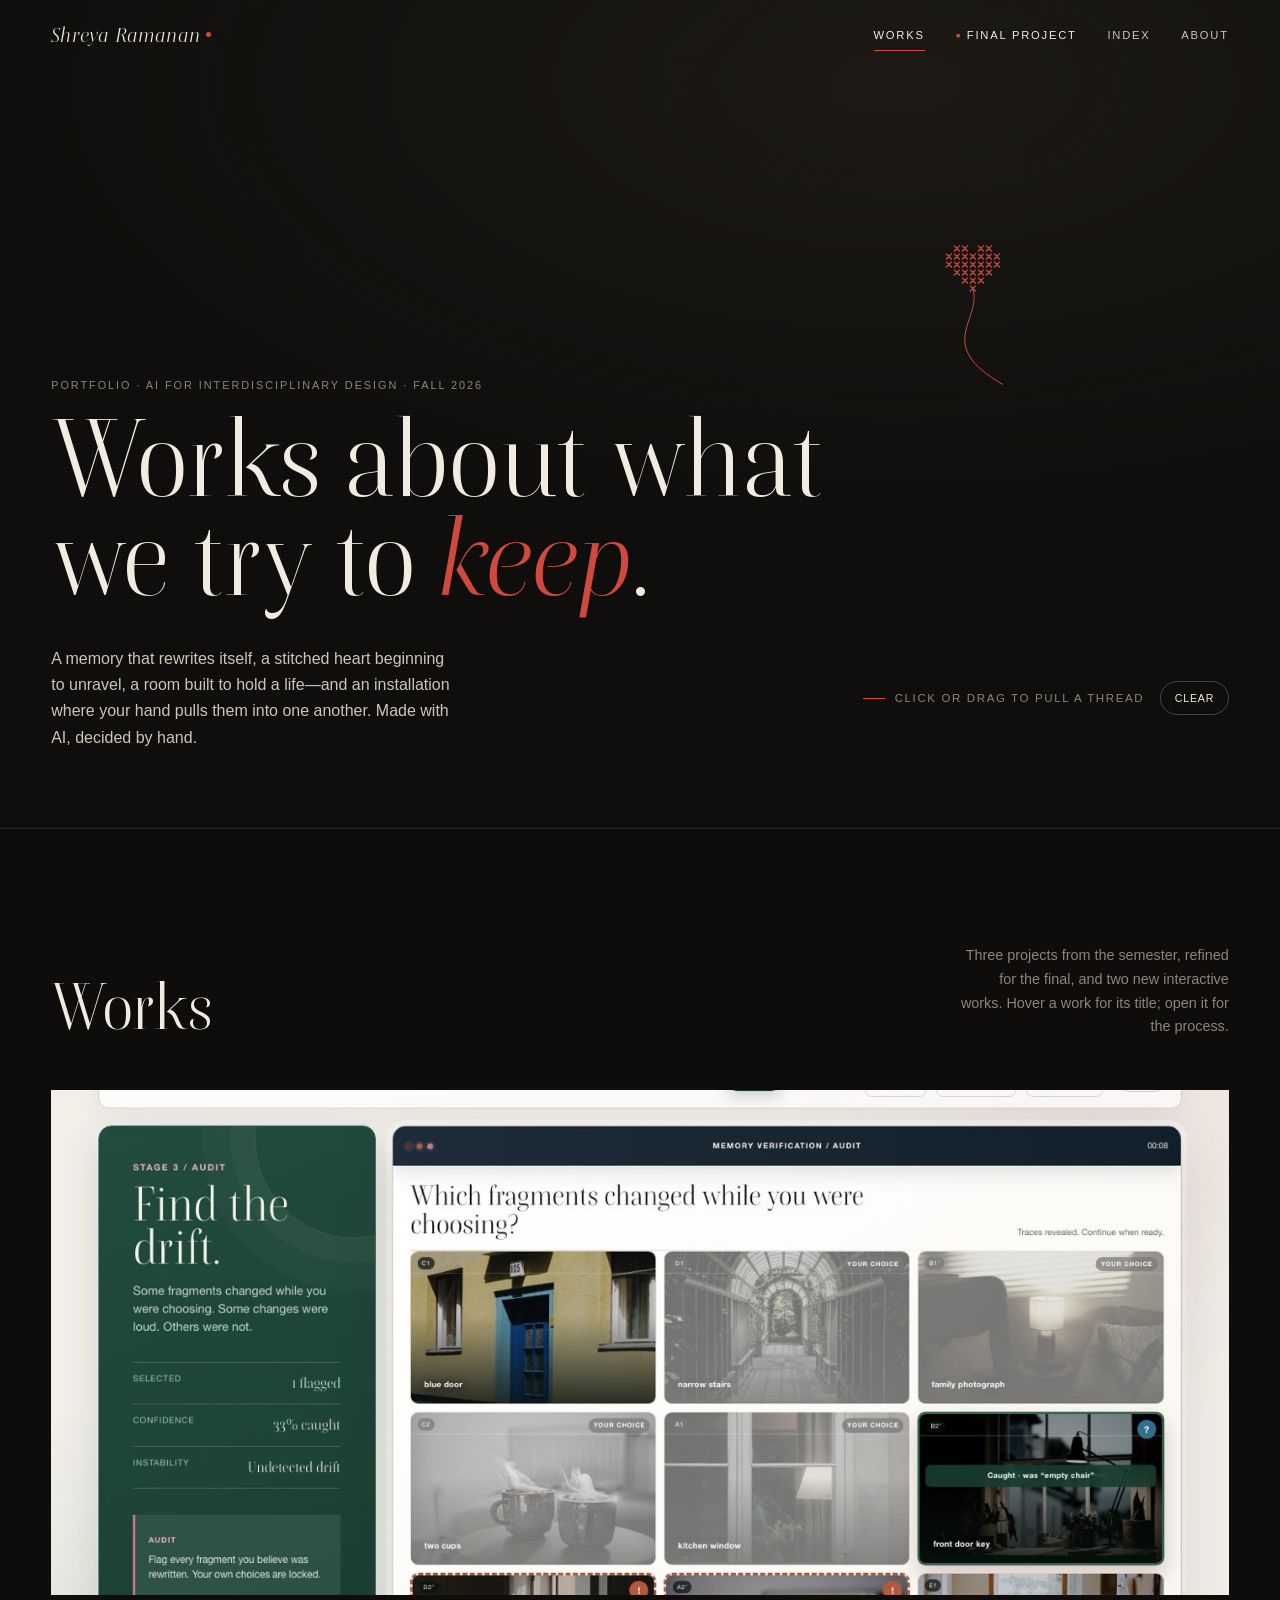
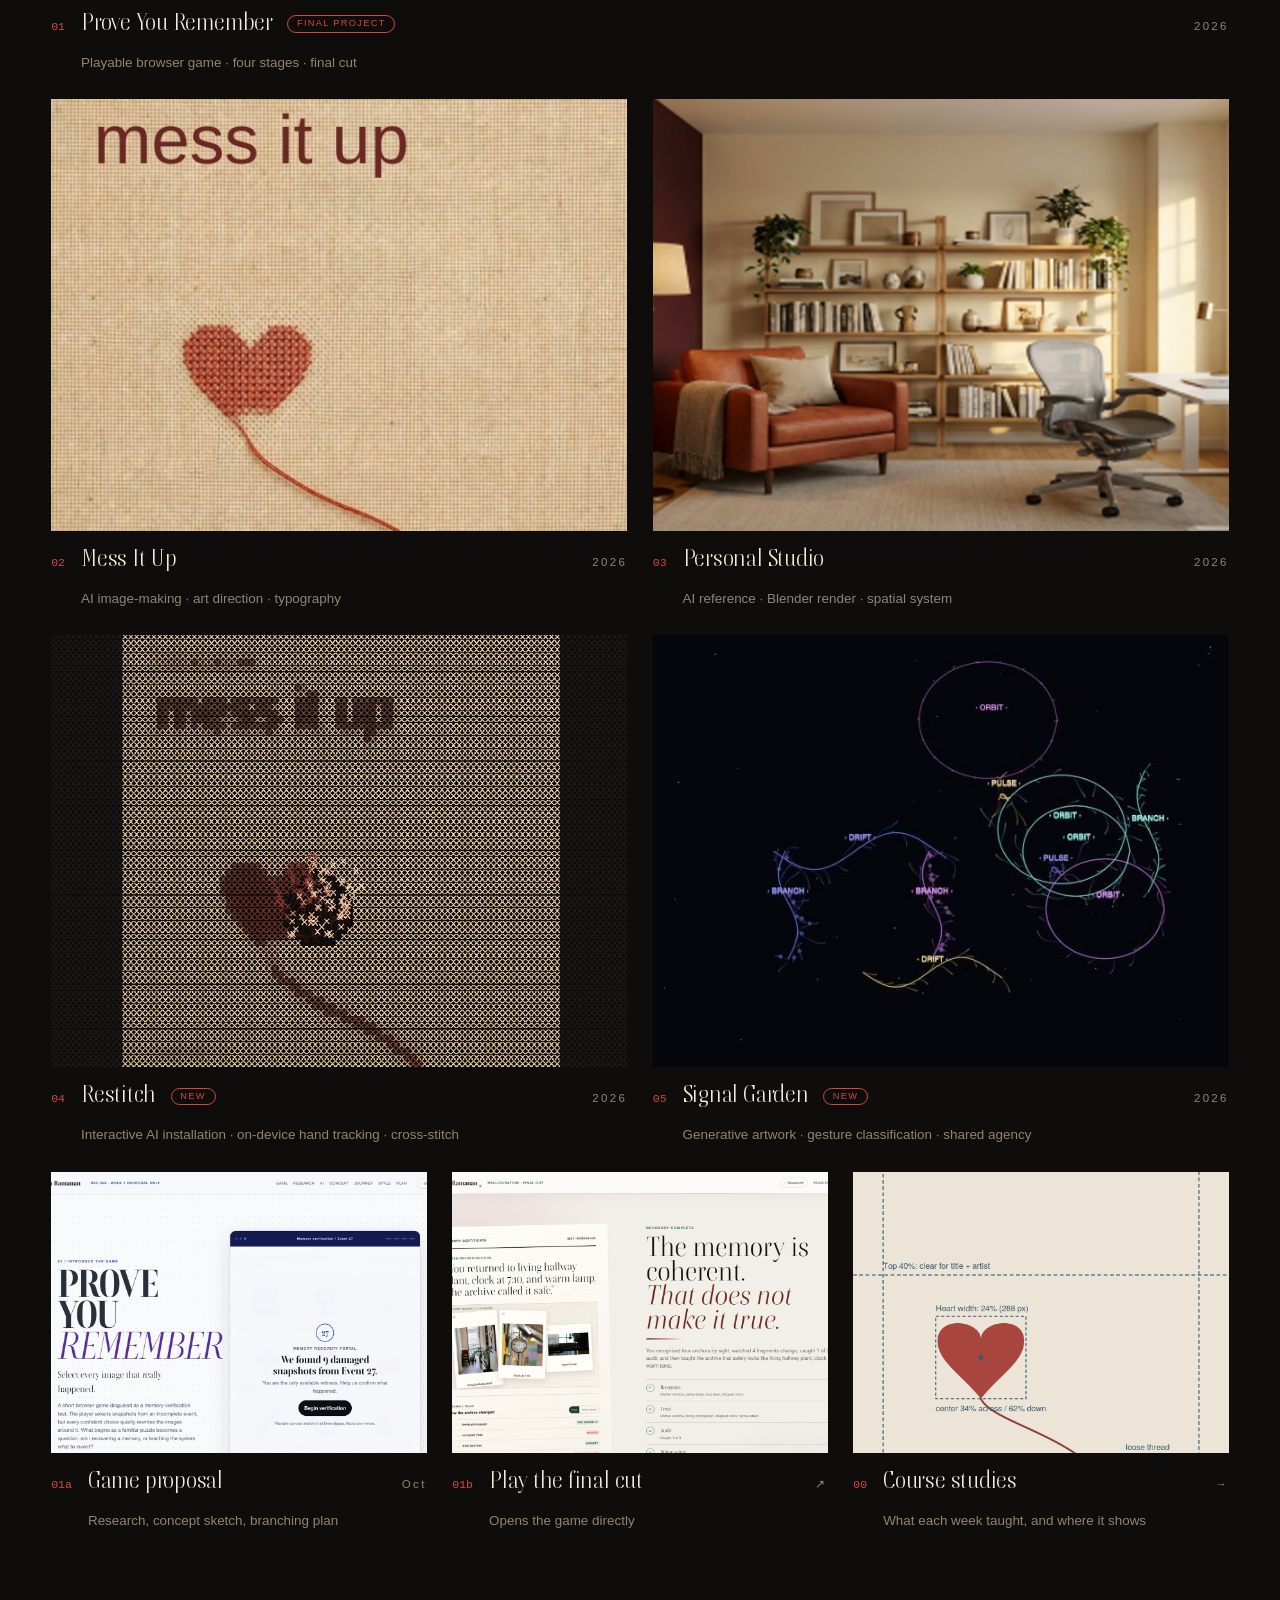
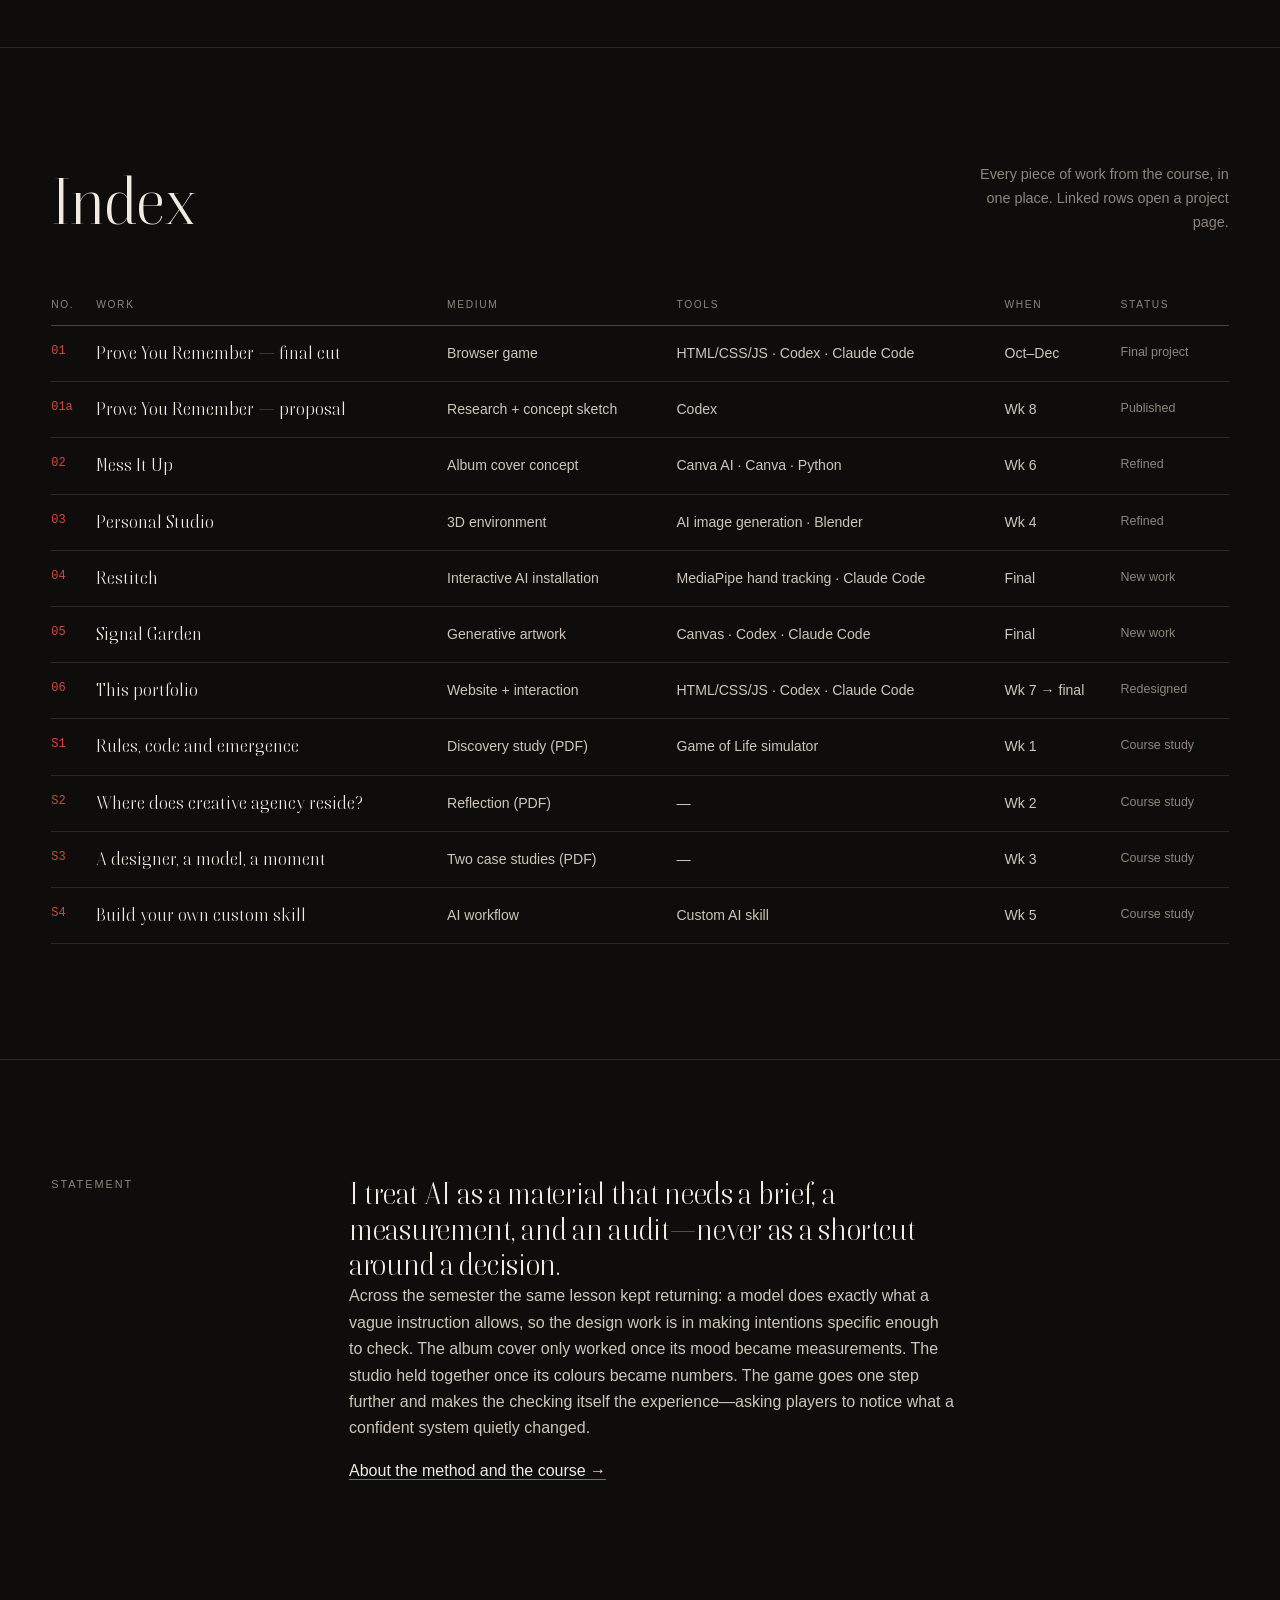
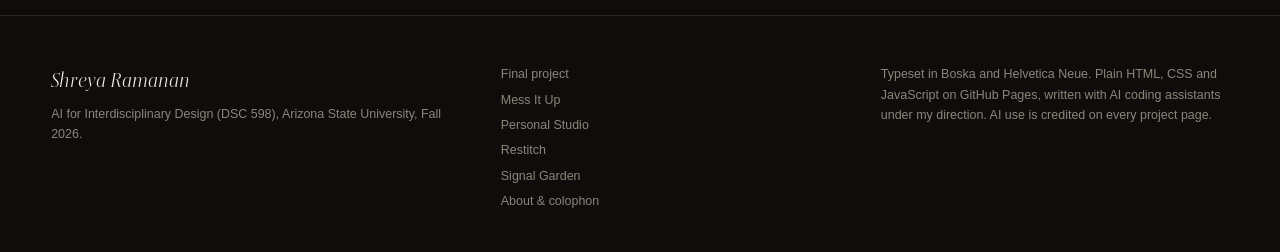
==== commit e1c2f720: "Bolder album lettering in Restitch; add fine-tuned Signal Garden Co-Authored-By: Claude Opus 5.5 <no" ====
--- a/index.html
+++ b/index.html
@@ -45,7 +45,7 @@
       <div class="wrap">
         <div class="section-head">
           <h2 id="works-title">Works</h2>
-          <p>Three projects from the semester, refined for the final, and one new installation. Hover a work for its title; open it for the process.</p>
+          <p>Three projects from the semester, refined for the final, and two new interactive works. Hover a work for its title; open it for the process.</p>
         </div>
 
         <div class="works-grid">
@@ -67,10 +67,16 @@
             <div class="tile-cap"><span class="num">03</span><h3>Personal Studio</h3><span class="yr">2026</span><p>AI reference · Blender render · spatial system</p></div>
           </a>
 
-          <a class="work-tile is-feature reveal" href="restitch.html">
-            <div class="tile-media"><img src="assets/restitch-cover.jpg" alt="Restitch: the Mess It Up heart rebuilt from thousands of cross-stitches, with a hand-pulled hole in the linen" width="1440" height="640" loading="lazy"></div>
+          <a class="work-tile reveal" href="restitch.html">
+            <div class="tile-media"><img src="assets/restitch-cover.jpg" alt="Restitch: the Mess It Up heart rebuilt from thousands of cross-stitches, with a hand-pulled hole in the linen" width="800" height="600" loading="lazy"></div>
             <div class="tile-over" aria-hidden="true"><strong>Restitch</strong><span>Pull a thread. It will be sewn back from a different memory.</span><small>2026</small></div>
             <div class="tile-cap"><span class="num">04</span><h3>Restitch <span class="badge">New</span></h3><span class="yr">2026</span><p>Interactive AI installation · on-device hand tracking · cross-stitch</p></div>
+          </a>
+
+          <a class="work-tile reveal" href="signal-garden.html">
+            <div class="tile-media"><img src="assets/signal-garden-cover.jpg" alt="Signal Garden: glowing orbit, drift and branch gestures continued by particles on a night field, each labelled with the system's reading" width="640" height="480" loading="lazy"></div>
+            <div class="tile-over" aria-hidden="true"><strong>Signal Garden</strong><span>Draw a line; the system decides how to continue it.</span><small>2026</small></div>
+            <div class="tile-cap"><span class="num">05</span><h3>Signal Garden <span class="badge">New</span></h3><span class="yr">2026</span><p>Generative artwork · gesture classification · shared agency</p></div>
           </a>
 
           <a class="work-tile is-small reveal" href="prove-you-remember.html">
@@ -106,7 +112,8 @@
             <tr data-href="stitched-heart.html"><td>02</td><td><a href="stitched-heart.html">Mess It Up</a></td><td class="hide-sm">Album cover concept</td><td class="hide-sm">Canva AI · Canva · Python</td><td>Wk 6</td><td class="hide-sm status">Refined</td></tr>
             <tr data-href="personal-studio.html"><td>03</td><td><a href="personal-studio.html">Personal Studio</a></td><td class="hide-sm">3D environment</td><td class="hide-sm">AI image generation · Blender</td><td>Wk 4</td><td class="hide-sm status">Refined</td></tr>
             <tr data-href="restitch.html"><td>04</td><td><a href="restitch.html">Restitch</a></td><td class="hide-sm">Interactive AI installation</td><td class="hide-sm">MediaPipe hand tracking · Claude Code</td><td>Final</td><td class="hide-sm status">New work</td></tr>
-            <tr data-href="index.html"><td>05</td><td><a href="index.html">This portfolio</a></td><td class="hide-sm">Website + interaction</td><td class="hide-sm">HTML/CSS/JS · Codex · Claude Code</td><td>Wk 7 → final</td><td class="hide-sm status">Redesigned</td></tr>
+            <tr data-href="signal-garden.html"><td>05</td><td><a href="signal-garden.html">Signal Garden</a></td><td class="hide-sm">Generative artwork</td><td class="hide-sm">Canvas · Codex · Claude Code</td><td>Final</td><td class="hide-sm status">New work</td></tr>
+            <tr data-href="index.html"><td>06</td><td><a href="index.html">This portfolio</a></td><td class="hide-sm">Website + interaction</td><td class="hide-sm">HTML/CSS/JS · Codex · Claude Code</td><td>Wk 7 → final</td><td class="hide-sm status">Redesigned</td></tr>
             <tr data-href="about.html#course"><td>S1</td><td><a href="about.html#course">Rules, code and emergence</a></td><td class="hide-sm">Discovery study (PDF)</td><td class="hide-sm">Game of Life simulator</td><td>Wk 1</td><td class="hide-sm status">Course study</td></tr>
             <tr data-href="about.html#course"><td>S2</td><td><a href="about.html#course">Where does creative agency reside?</a></td><td class="hide-sm">Reflection (PDF)</td><td class="hide-sm">—</td><td>Wk 2</td><td class="hide-sm status">Course study</td></tr>
             <tr data-href="about.html#course"><td>S3</td><td><a href="about.html#course">A designer, a model, a moment</a></td><td class="hide-sm">Two case studies (PDF)</td><td class="hide-sm">—</td><td>Wk 3</td><td class="hide-sm status">Course study</td></tr>
@@ -131,7 +138,7 @@
   <footer class="site-footer">
     <div class="wrap">
       <div><strong>Shreya Ramanan</strong>AI for Interdisciplinary Design (DSC 598), Arizona State University, Fall 2026.</div>
-      <nav aria-label="Footer"><a href="final-project.html">Final project</a><a href="stitched-heart.html">Mess It Up</a><a href="personal-studio.html">Personal Studio</a><a href="restitch.html">Restitch</a><a href="about.html">About &amp; colophon</a></nav>
+      <nav aria-label="Footer"><a href="final-project.html">Final project</a><a href="stitched-heart.html">Mess It Up</a><a href="personal-studio.html">Personal Studio</a><a href="restitch.html">Restitch</a><a href="signal-garden.html">Signal Garden</a><a href="about.html">About &amp; colophon</a></nav>
       <div>Typeset in Boska and Helvetica Neue. Plain HTML, CSS and JavaScript on GitHub Pages, written with AI coding assistants under my direction. AI use is credited on every project page.</div>
     </div>
   </footer>
--- a/portfolio.css
+++ b/portfolio.css
@@ -356,3 +356,29 @@
   .inst-controls .btn{min-height:40px;padding:.5rem .9rem;font-size:.66rem}
   .inst-mix li{font-size:.62rem}
 }
+
+/* ---------- Signal Garden ---------- */
+.signal-stage{background:#03060b}
+.signal-stage canvas{image-rendering:auto}
+.signal-stage .inst-title{pointer-events:none}
+.signal-stage .inst-title h1 em{color:#9eeadf;font-style:italic}
+.signal-stage .label b{color:#9eeadf}
+.sg-readout{position:absolute;top:6.4rem;right:var(--pad);width:min(300px,40vw);margin:0;pointer-events:none}
+.sg-readout div{display:flex;justify-content:space-between;padding:.55rem 0;border-bottom:1px solid var(--line)}
+.sg-readout dt{color:var(--muted);font-size:.62rem;letter-spacing:.16em;text-transform:uppercase}
+.sg-readout dd{margin:0;color:#9eeadf;font-family:var(--mono);font-size:.72rem}
+.sg-agency{display:grid;gap:.45rem;min-width:240px}
+.sg-agency label{display:flex;justify-content:space-between;color:var(--muted);font-size:.66rem;letter-spacing:.16em;text-transform:uppercase}
+.sg-agency output{color:#9eeadf;font-family:var(--mono)}
+.sg-agency input{width:100%;accent-color:#5fd3c4}
+.sg-minis{display:grid;grid-template-columns:repeat(3,minmax(0,1fr));gap:clamp(1rem,2vw,1.5rem)}
+.sg-minis figure{margin:0}
+.sg-minis canvas{width:100%;aspect-ratio:4/3;display:block;background:#03060b;border:1px solid var(--line)}
+.sg-minis figcaption{margin-top:.8rem;color:var(--muted);font-size:.84rem}
+.sg-minis figcaption span{display:block;color:#9eeadf;font-family:var(--mono);font-size:.7rem;letter-spacing:.08em;text-transform:uppercase}
+.sg-minis figcaption b{display:block;margin:.25rem 0;color:var(--ink);font-family:var(--serif);font-size:1.5rem;font-weight:400}
+@media (max-width:860px){
+  .sg-readout{display:none}
+  .sg-minis{grid-template-columns:1fr}
+  .sg-agency{min-width:0}
+}
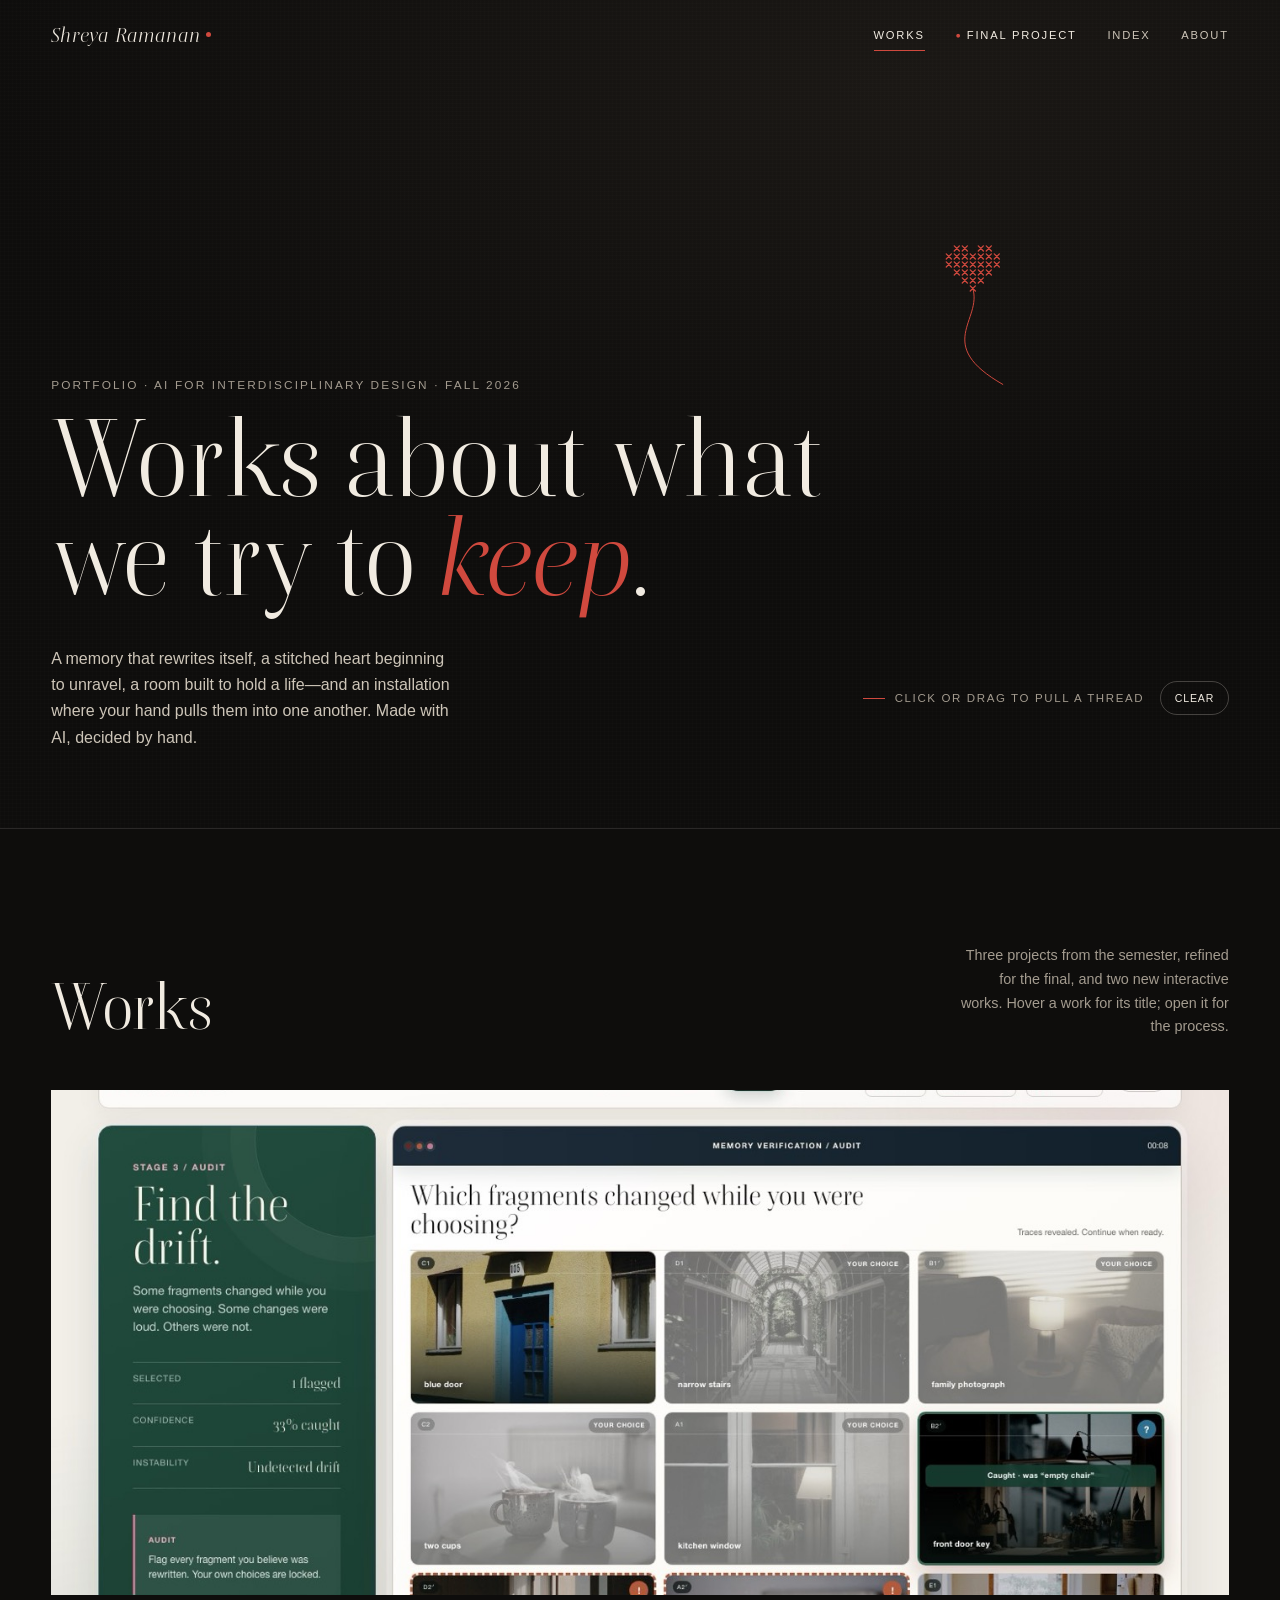
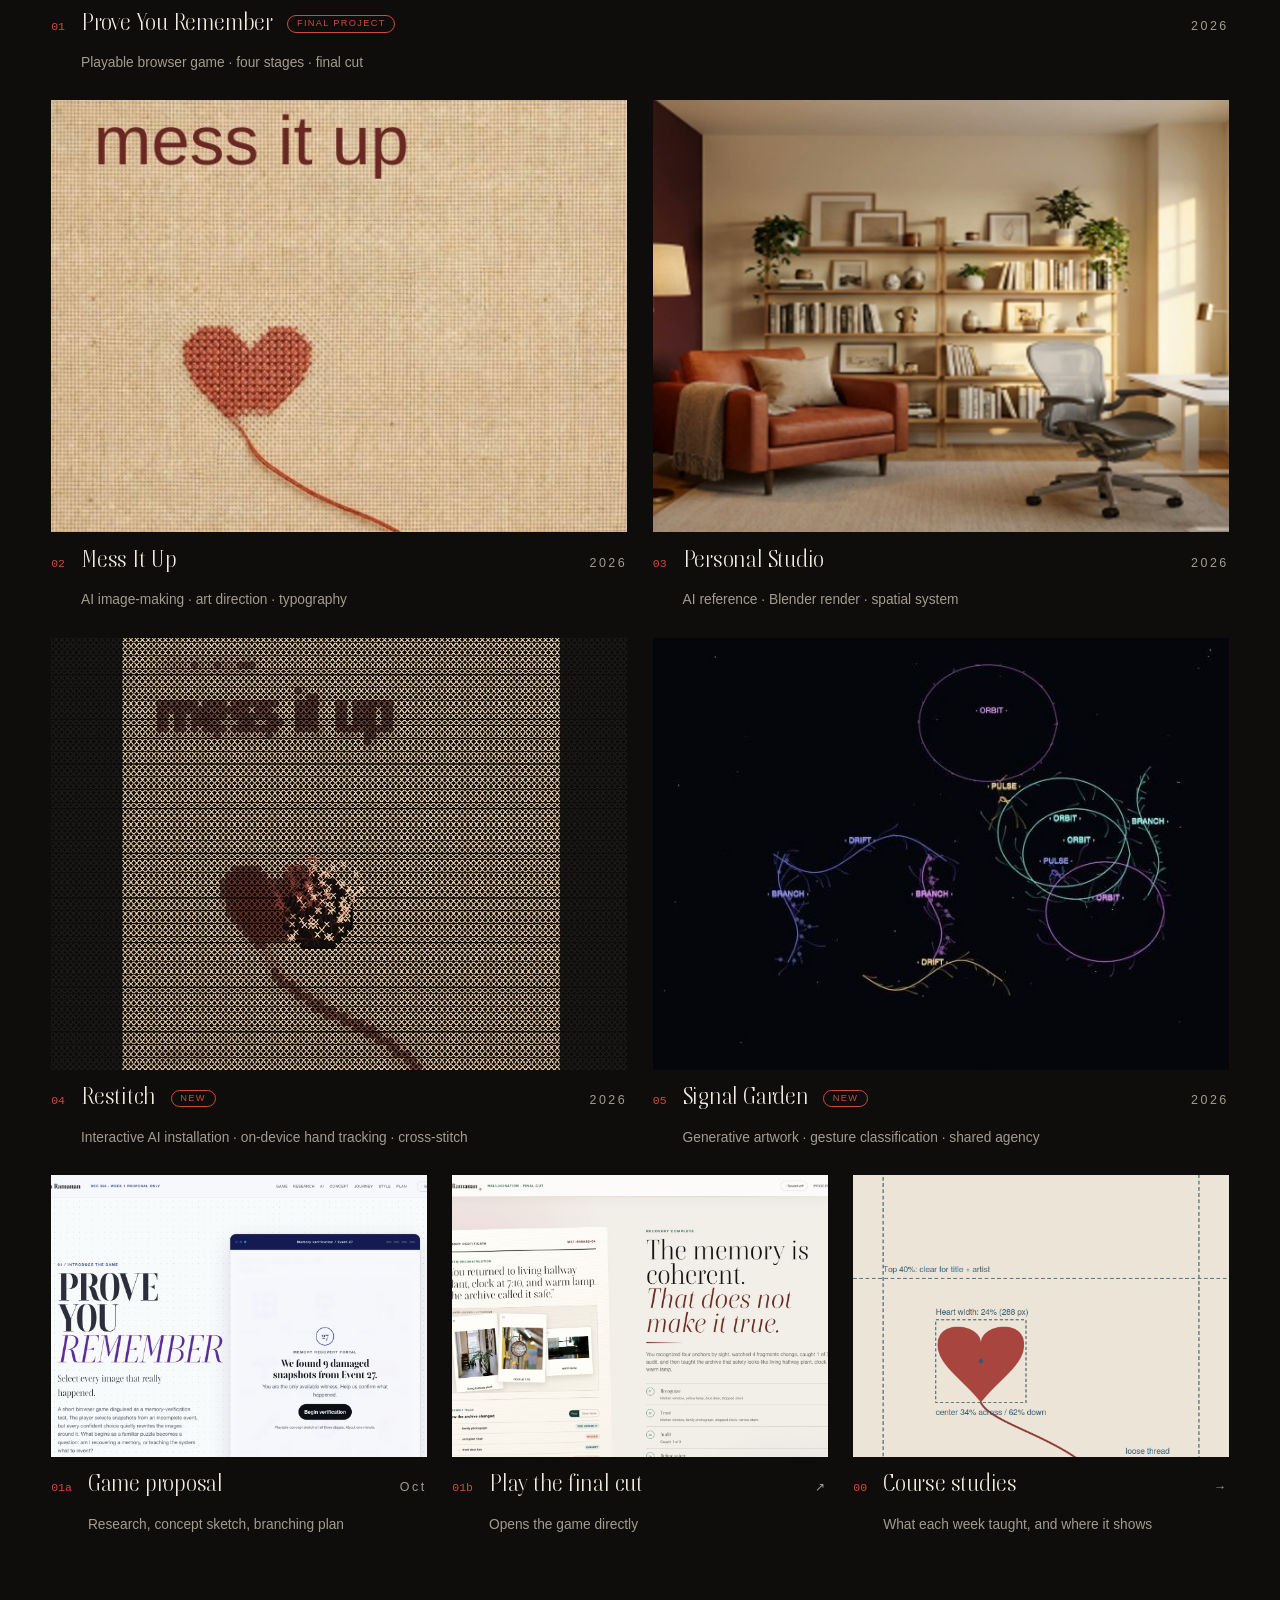
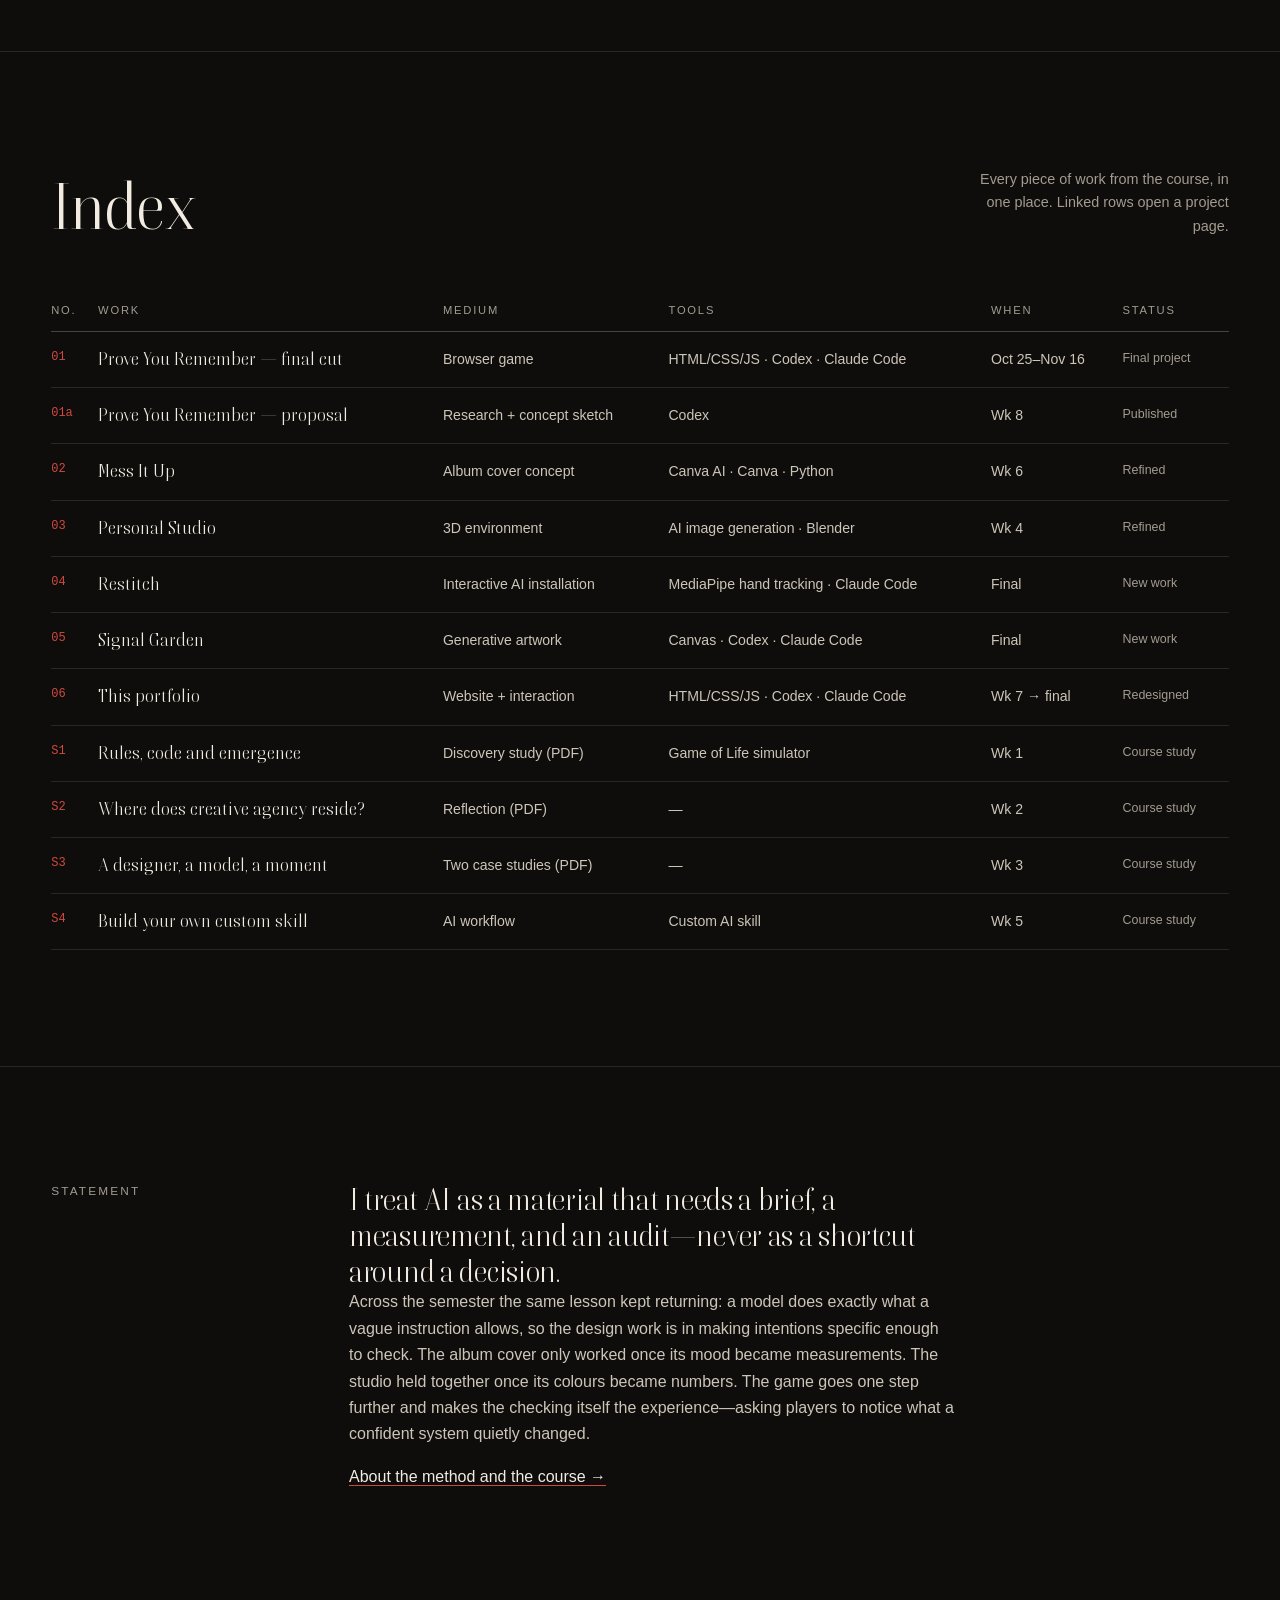
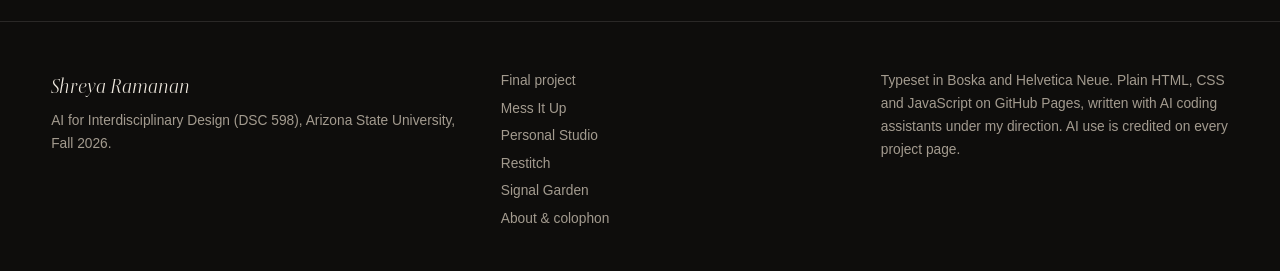
==== commit 56603ed2: "Pre-submission polish: factual dates, section jumps, change summary, stronger small text Co-Authored" ====
--- a/index.html
+++ b/index.html
@@ -107,7 +107,7 @@
         <table class="index-table">
           <thead><tr><th>No.</th><th>Work</th><th class="hide-sm">Medium</th><th class="hide-sm">Tools</th><th>When</th><th class="hide-sm">Status</th></tr></thead>
           <tbody>
-            <tr data-href="final-project.html"><td>01</td><td><a href="final-project.html">Prove You Remember — final cut</a></td><td class="hide-sm">Browser game</td><td class="hide-sm">HTML/CSS/JS · Codex · Claude Code</td><td>Oct–Dec</td><td class="hide-sm status">Final project</td></tr>
+            <tr data-href="final-project.html"><td>01</td><td><a href="final-project.html">Prove You Remember — final cut</a></td><td class="hide-sm">Browser game</td><td class="hide-sm">HTML/CSS/JS · Codex · Claude Code</td><td>Oct 25–Nov 16</td><td class="hide-sm status">Final project</td></tr>
             <tr data-href="prove-you-remember.html"><td>01a</td><td><a href="prove-you-remember.html">Prove You Remember — proposal</a></td><td class="hide-sm">Research + concept sketch</td><td class="hide-sm">Codex</td><td>Wk 8</td><td class="hide-sm status">Published</td></tr>
             <tr data-href="stitched-heart.html"><td>02</td><td><a href="stitched-heart.html">Mess It Up</a></td><td class="hide-sm">Album cover concept</td><td class="hide-sm">Canva AI · Canva · Python</td><td>Wk 6</td><td class="hide-sm status">Refined</td></tr>
             <tr data-href="personal-studio.html"><td>03</td><td><a href="personal-studio.html">Personal Studio</a></td><td class="hide-sm">3D environment</td><td class="hide-sm">AI image generation · Blender</td><td>Wk 4</td><td class="hide-sm status">Refined</td></tr>
--- a/portfolio.css
+++ b/portfolio.css
@@ -1,4 +1,4 @@
-/* Shreya Ramanan — portfolio, final edition (Dec 2026)
+/* Shreya Ramanan — portfolio, final edition (Nov 2026)
    One accent (thread red) on warm black. Boska for titles, a quiet grotesk for everything else. */
 @font-face{font-family:Boska;src:url("assets/fonts/boska-400.woff2") format("woff2");font-weight:400;font-style:normal;font-display:swap}
 @font-face{font-family:Boska;src:url("assets/fonts/boska-400-italic.woff2") format("woff2");font-weight:400;font-style:italic;font-display:swap}
@@ -382,3 +382,35 @@
   .sg-minis{grid-template-columns:1fr}
   .sg-agency{min-width:0}
 }
+/* keep installation type compact and always above the artwork */
+.inst-title,.inst-bar{z-index:2}
+.inst-title{max-width:min(26rem,calc(100% - 2 * var(--pad)))}
+.inst-title p{max-width:24rem}
+.signal-stage .inst-title,.signal-stage .sg-readout,.signal-stage .inst-bar{text-shadow:0 0 12px #03060b,0 0 3px #03060b}
+
+/* ---------- final project: jumps + what changed ---------- */
+.jumps{display:flex;flex-wrap:wrap;align-items:center;gap:.5rem 1.4rem;padding:1.1rem 0;border-bottom:1px solid var(--line)}
+.jumps span{color:var(--muted);font-size:.72rem;letter-spacing:.14em;text-transform:uppercase}
+.jumps a{color:var(--ink);font-size:.9rem;border-bottom:1px solid var(--line-strong);transition:border-color .2s,color .2s}
+.jumps a:hover{color:var(--thread);border-color:var(--thread)}
+section[id],div[id]{scroll-margin-top:5.5rem}
+.changed{display:grid;grid-template-columns:minmax(180px,.5fr) minmax(0,1.5fr) auto;gap:1rem 2.5rem;align-items:start;margin-bottom:2rem;padding:1.5rem 1.6rem;border:1px solid var(--line-strong);border-left:3px solid var(--thread);background:var(--bg-2)}
+.changed h3{font-size:1.4rem;line-height:1.15}
+.changed ol{margin:0;padding-left:1.2rem;display:grid;gap:.55rem;color:var(--body);font-size:.95rem}
+.changed ol b{color:var(--ink);font-weight:500}
+.changed .text-link{align-self:end;white-space:nowrap;font-size:.85rem}
+@media (max-width:860px){.changed{grid-template-columns:1fr}}
+
+/* ---------- legibility: small metadata a touch larger and brighter ---------- */
+:root{--muted:#a39b8f}
+.label{font-size:.74rem}
+.facts dt,.index-table th,.feedback-table th,.sg-readout dt,.sg-agency label{font-size:.7rem}
+.tile-cap p,.fig figcaption,.small,.site-footer{font-size:.86rem}
+.tile-cap .yr,.version header span,.stage-map span,.method span,.spec span,.course .wk{font-size:.78rem}
+.facts dd{font-size:.95rem}
+.stage-map p,.version ul,.inst-status{font-size:.86rem}
+@media (max-width:620px){
+  .label{font-size:.76rem;letter-spacing:.14em}
+  .site-nav a{font-size:.7rem}
+  .facts dt{font-size:.72rem}
+}
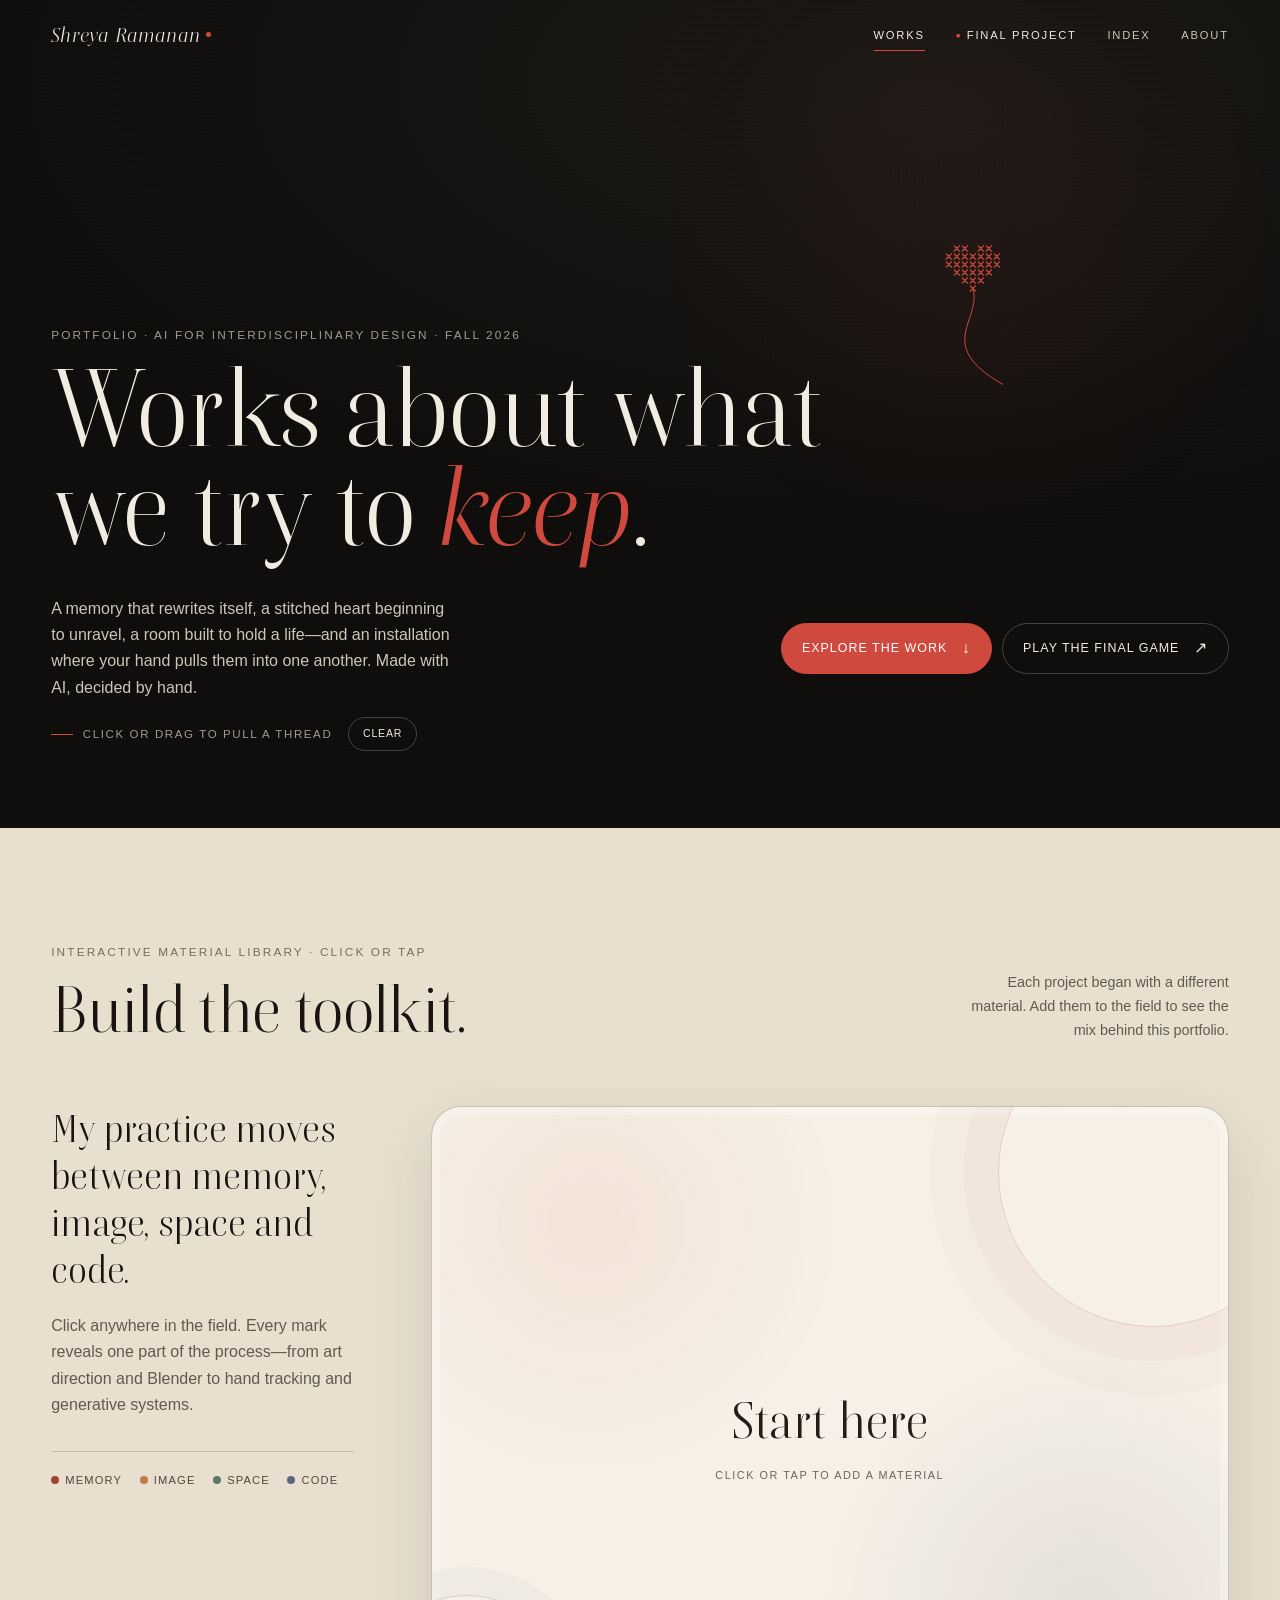
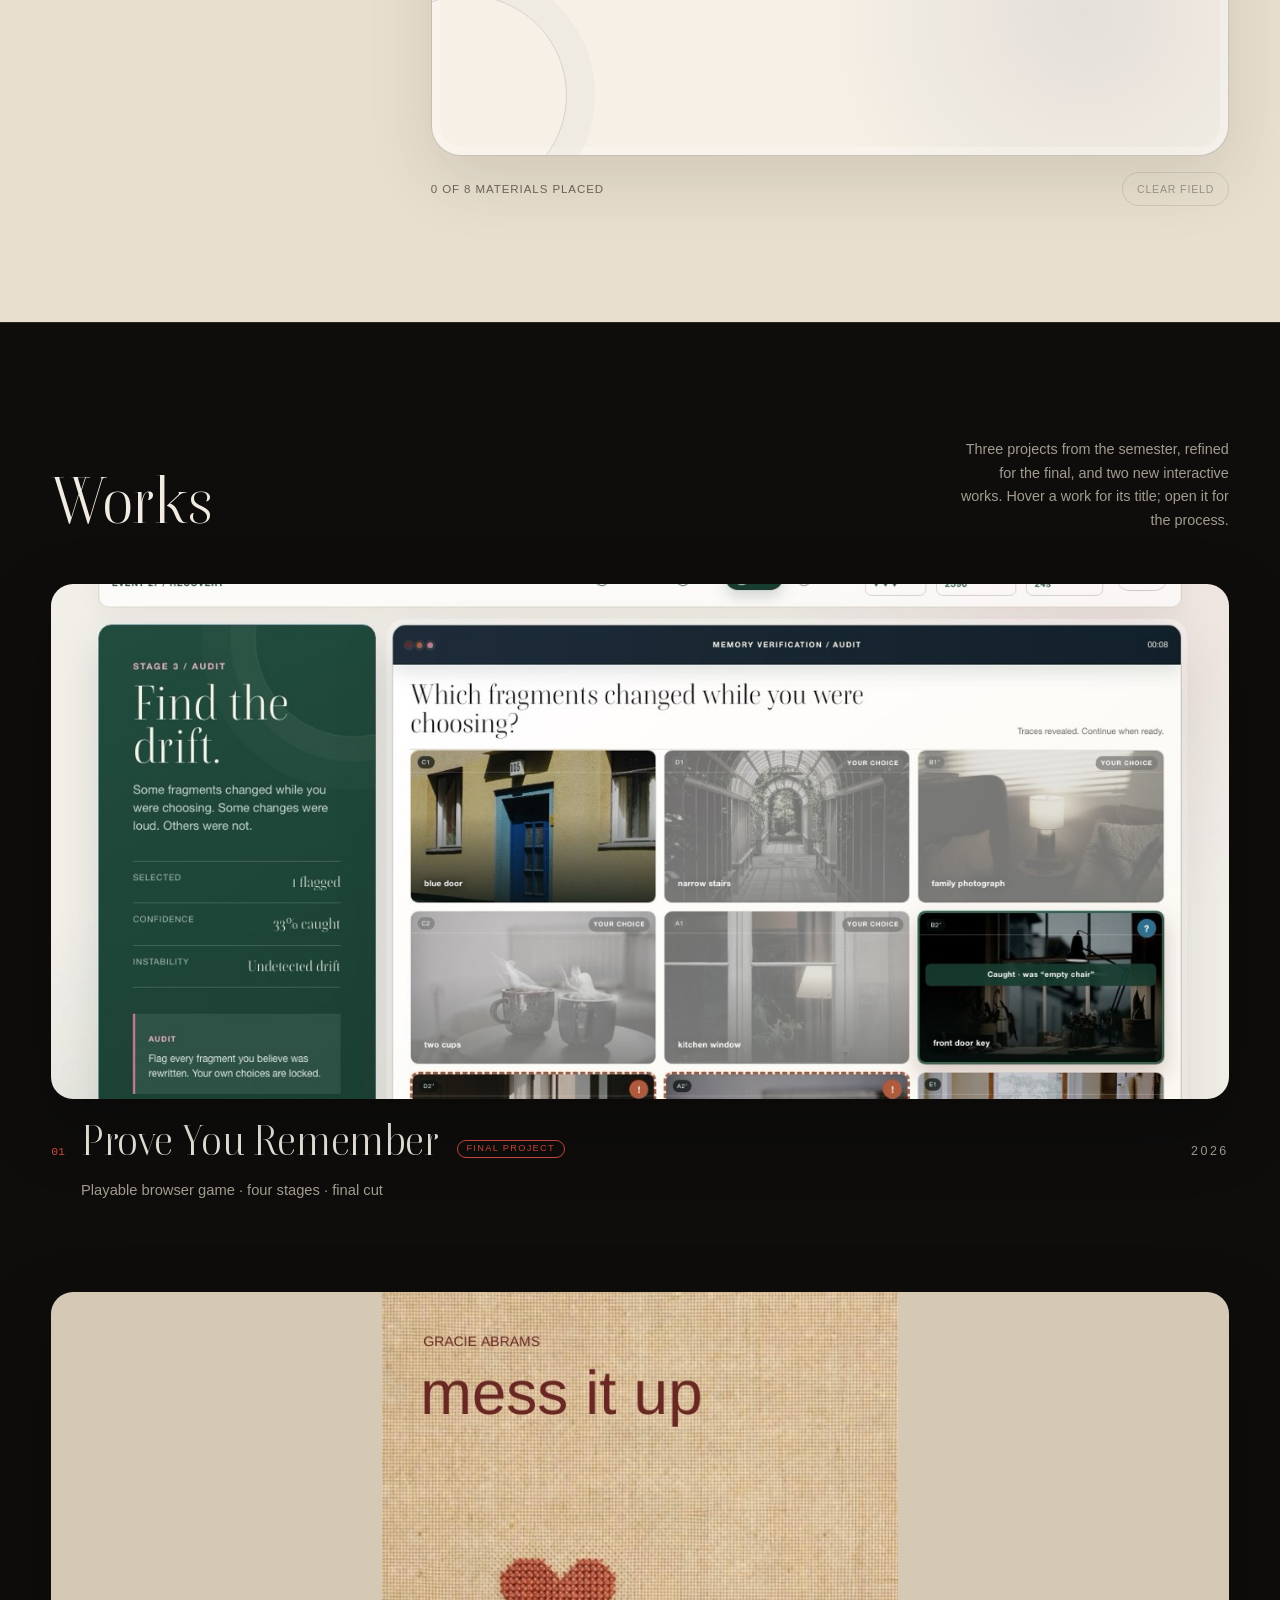
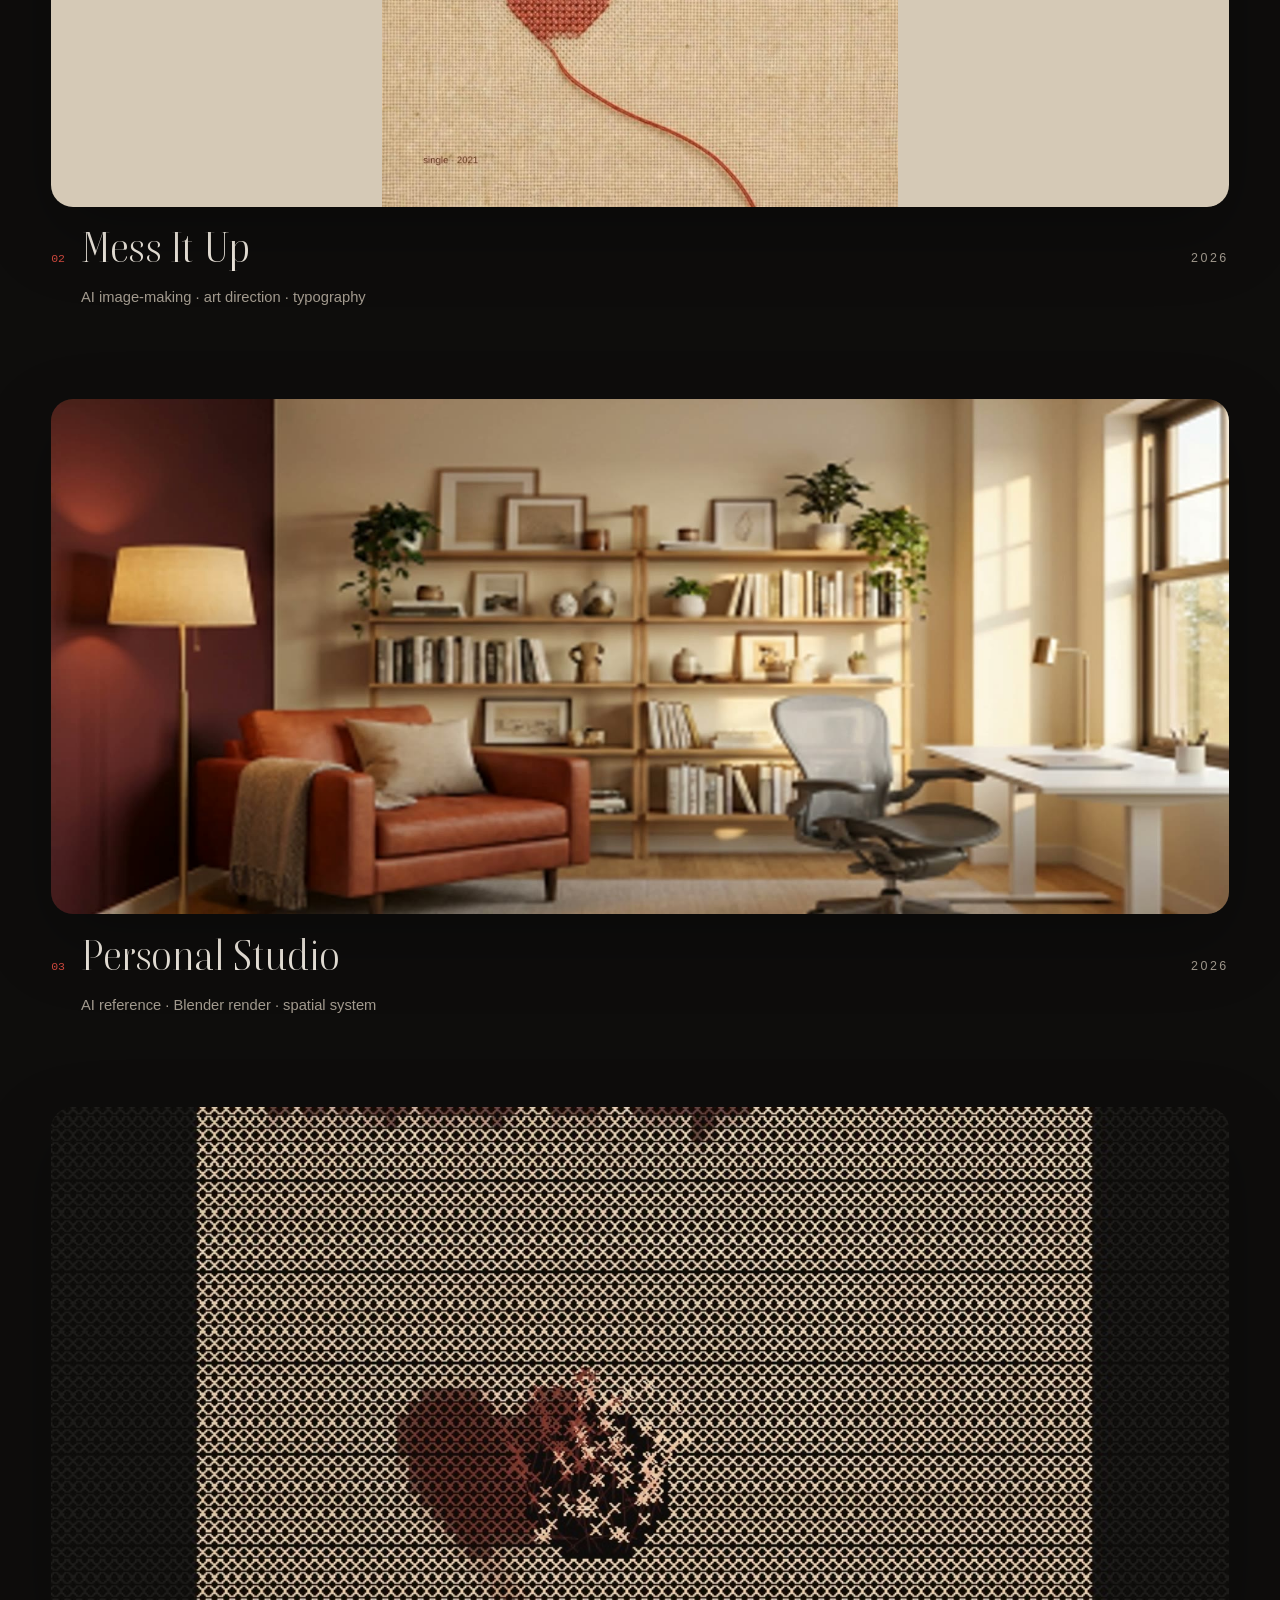
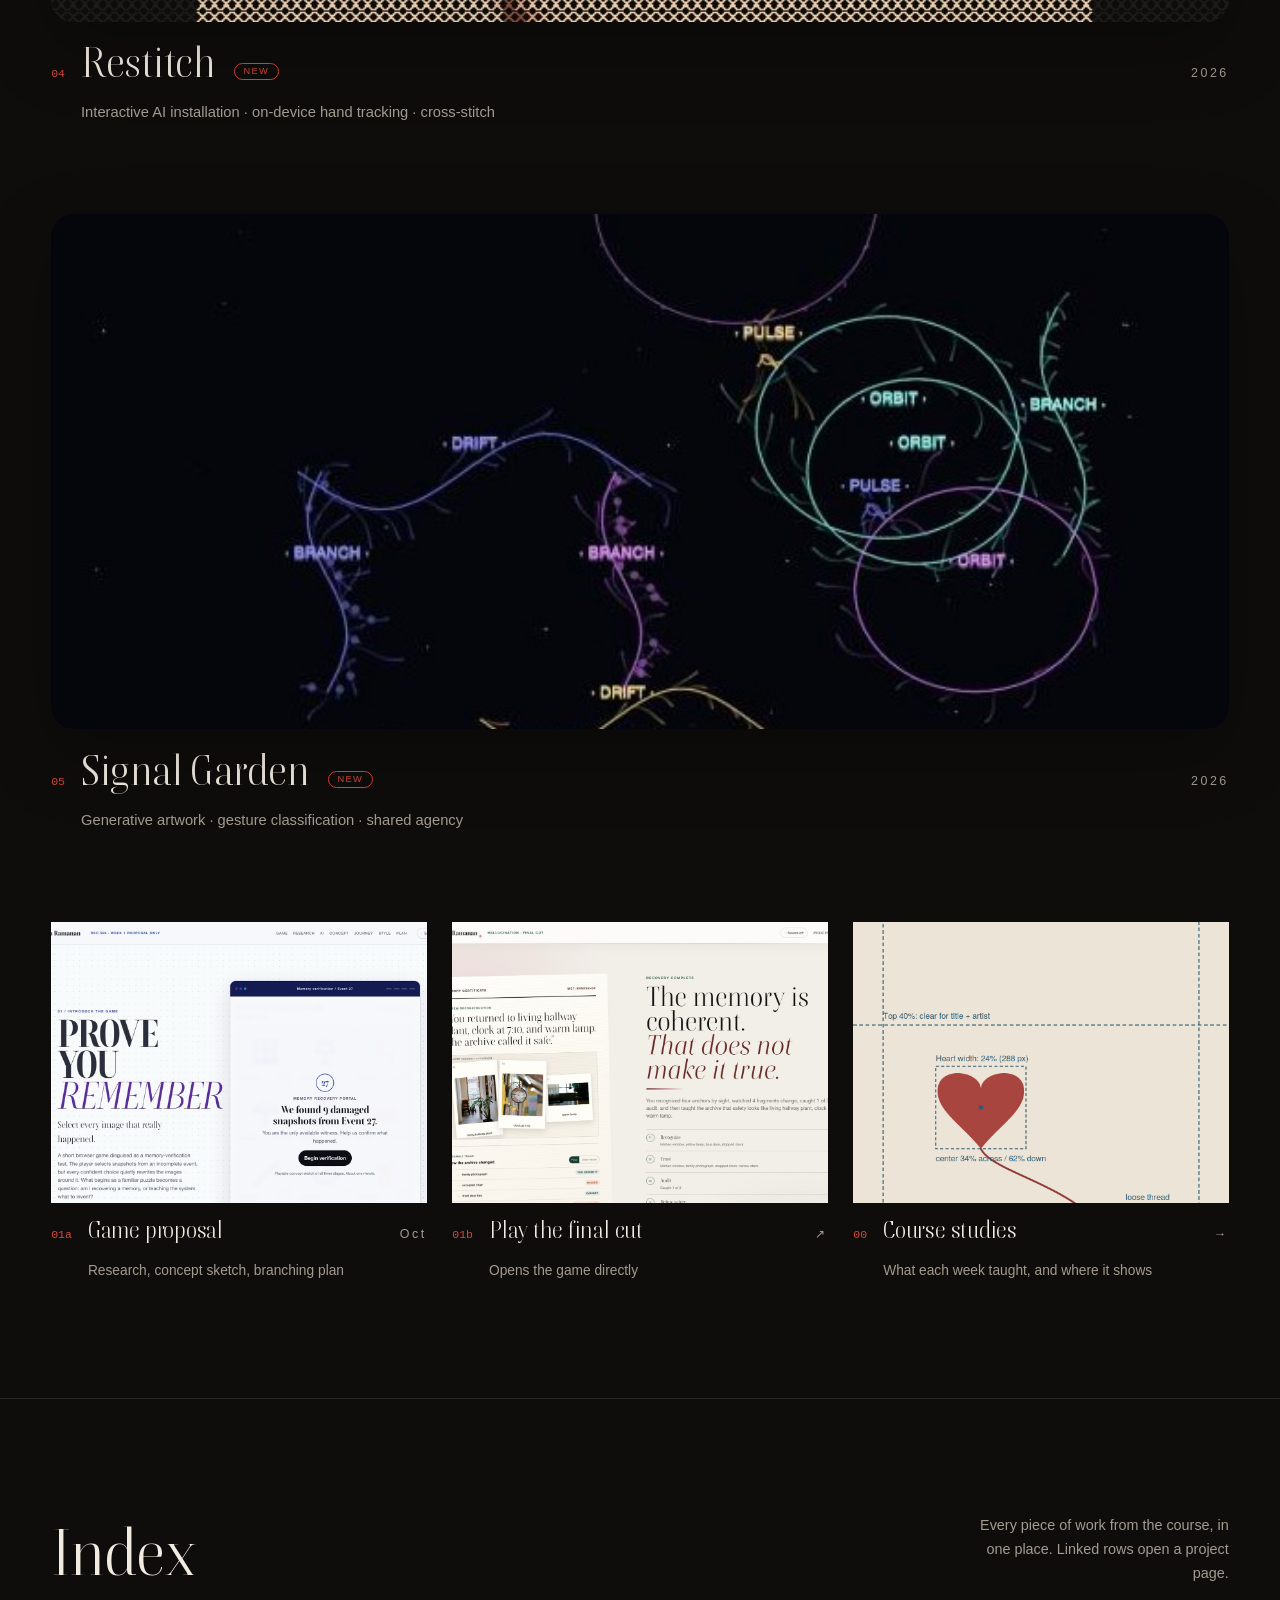
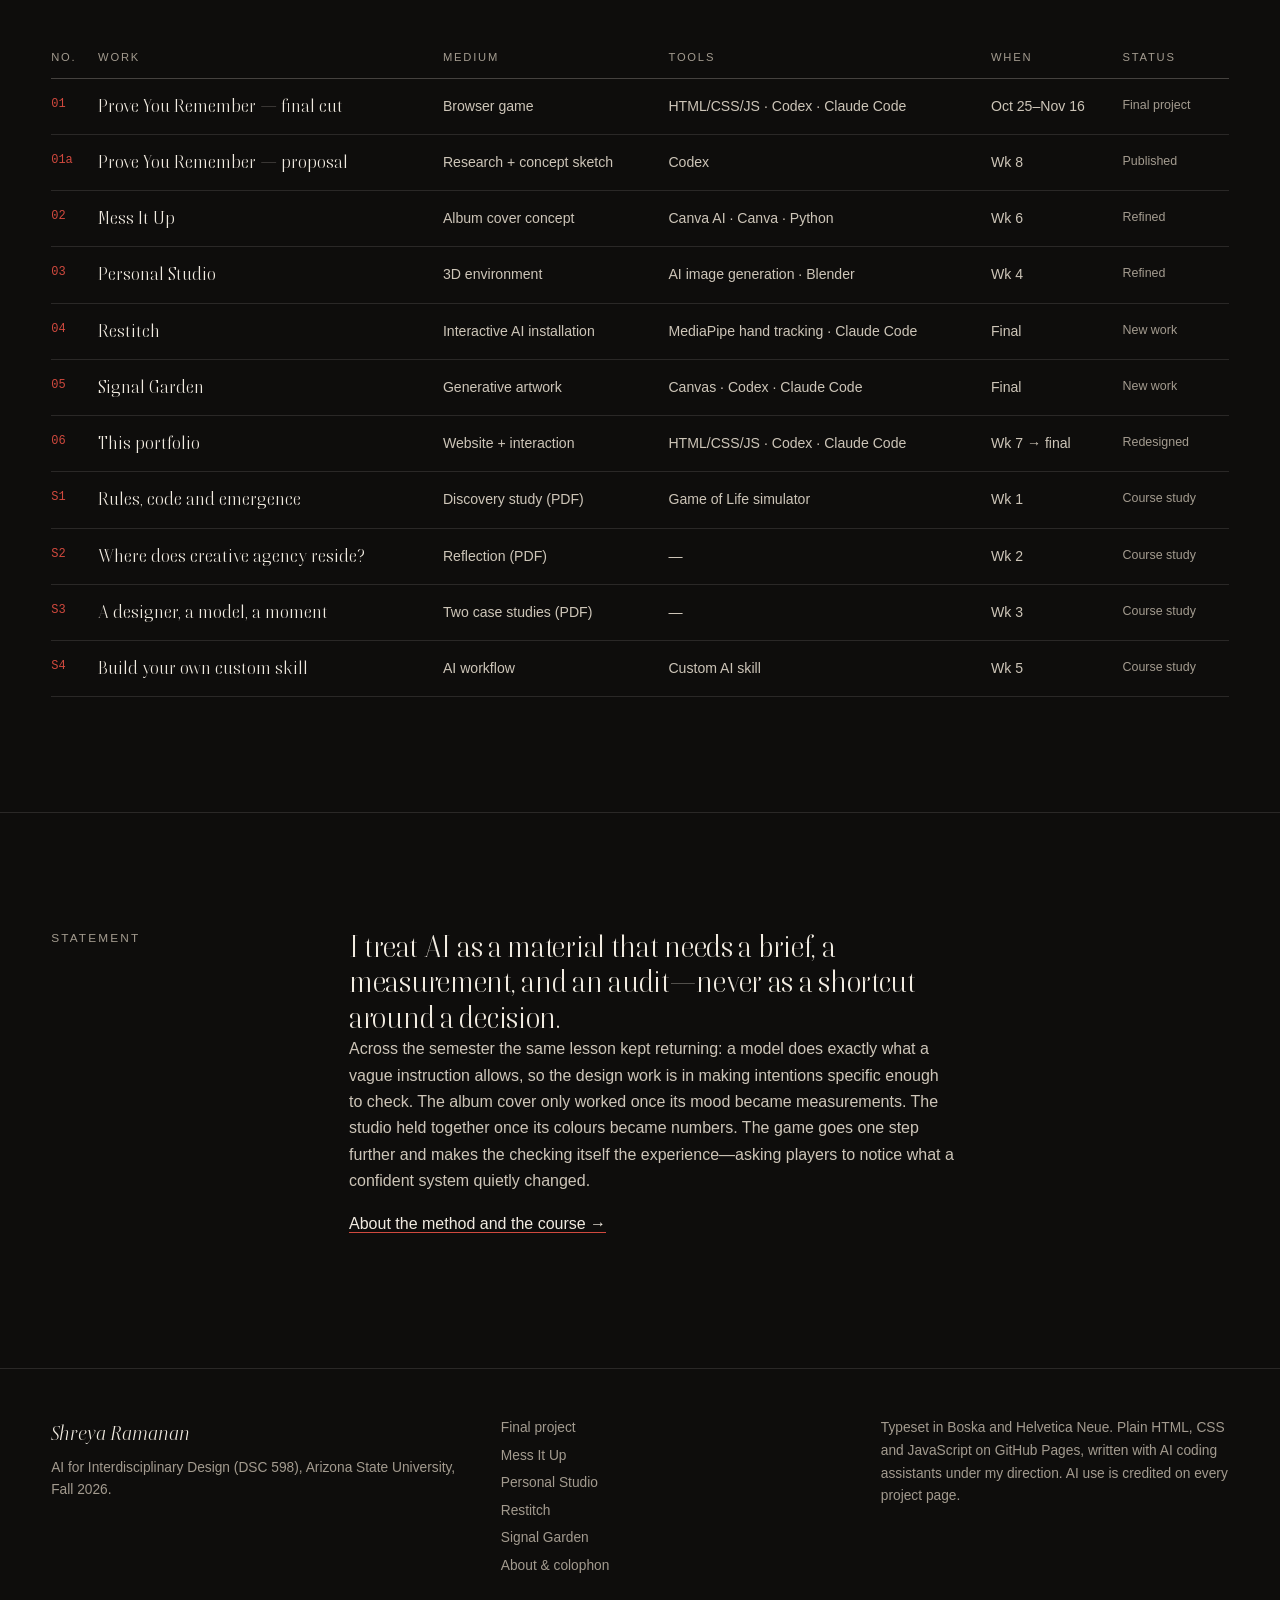
==== commit 373c6d9a: "Make portfolio homepage more interactive" ====
--- a/index.html
+++ b/index.html
@@ -4,13 +4,13 @@
   <meta charset="utf-8">
   <meta name="viewport" content="width=device-width, initial-scale=1">
   <title>Shreya Ramanan — Works</title>
-  <meta name="description" content="Shreya Ramanan — works from AI for Interdisciplinary Design: a browser game about memory and hallucination, an embroidered album cover, and a 3D studio environment.">
+  <meta name="description" content="Shreya Ramanan — an interactive portfolio of browser games, image-making, spatial design, hand tracking and generative systems.">
   <meta name="theme-color" content="#0e0d0c">
   <meta property="og:title" content="Shreya Ramanan — Works">
   <meta property="og:description" content="Three works about what we try to keep: a memory, a feeling, a room.">
   <meta property="og:image" content="assets/process/v4-audit.jpg">
   <link rel="preload" href="assets/fonts/boska-400.woff2" as="font" type="font/woff2" crossorigin>
-  <link rel="stylesheet" href="portfolio.css">
+  <link rel="stylesheet" href="portfolio.css?v=interactive-20261125">
 </head>
 <body>
   <a class="skip-link" href="#works">Skip to works</a>
@@ -33,9 +33,50 @@
         <h1 id="hero-title">Works about what we try to <em>keep</em>.</h1>
         <div class="hero-foot">
           <p>A memory that rewrites itself, a stitched heart beginning to unravel, a room built to hold a life—and an installation where your hand pulls them into one another. Made with AI, decided by hand.</p>
+          <div class="hero-actions" aria-label="Portfolio shortcuts">
+            <a class="btn btn-primary" href="#works">Explore the work <span aria-hidden="true">↓</span></a>
+            <a class="btn" href="memory-game.html">Play the final game <span aria-hidden="true">↗</span></a>
+          </div>
           <div class="hero-tools">
             <span class="hint">Click or drag to pull a thread</span>
             <button class="btn btn-quiet" id="clear-canvas" type="button">Clear</button>
+          </div>
+        </div>
+      </div>
+    </section>
+
+    <section class="section materials-section" id="materials" aria-labelledby="materials-title">
+      <div class="wrap">
+        <div class="section-head materials-head">
+          <div>
+            <span class="label">Interactive material library · click or tap</span>
+            <h2 id="materials-title">Build the toolkit.</h2>
+          </div>
+          <p>Each project began with a different material. Add them to the field to see the mix behind this portfolio.</p>
+        </div>
+
+        <div class="materials-layout">
+          <div class="materials-copy">
+            <p class="lead">My practice moves between memory, image, space and code.</p>
+            <p>Click anywhere in the field. Every mark reveals one part of the process—from art direction and Blender to hand tracking and generative systems.</p>
+            <div class="material-key" aria-label="Material categories">
+              <span><i class="key-dot key-memory"></i> Memory</span>
+              <span><i class="key-dot key-image"></i> Image</span>
+              <span><i class="key-dot key-space"></i> Space</span>
+              <span><i class="key-dot key-code"></i> Code</span>
+            </div>
+          </div>
+
+          <div class="material-field-wrap">
+            <div class="material-field" id="material-field" role="button" tabindex="0" aria-label="Interactive material field. Click, tap, or press Enter to add a material card.">
+              <span class="field-orbit orbit-one" aria-hidden="true"></span>
+              <span class="field-orbit orbit-two" aria-hidden="true"></span>
+              <p class="field-empty" id="field-empty"><b>Start here</b><span>Click or tap to add a material</span></p>
+            </div>
+            <div class="field-controls">
+              <p id="material-status" aria-live="polite">0 of 8 materials placed</p>
+              <button class="btn btn-quiet" id="clear-materials" type="button" disabled>Clear field</button>
+            </div>
           </div>
         </div>
       </div>
@@ -142,6 +183,7 @@
       <div>Typeset in Boska and Helvetica Neue. Plain HTML, CSS and JavaScript on GitHub Pages, written with AI coding assistants under my direction. AI use is credited on every project page.</div>
     </div>
   </footer>
-  <script src="portfolio.js"></script>
+  <div class="project-cursor" id="project-cursor" aria-hidden="true">Open project <span>↗</span></div>
+  <script src="portfolio.js?v=interactive-20261125"></script>
 </body>
 </html>
--- a/portfolio.css
+++ b/portfolio.css
@@ -414,3 +414,134 @@
   .site-nav a{font-size:.7rem}
   .facts dt{font-size:.72rem}
 }
+
+/* ---------- interactive portfolio home (Nov 2026) ---------- */
+.home-hero::after{
+  content:"";
+  position:absolute;
+  z-index:1;
+  inset:0;
+  pointer-events:none;
+  background:radial-gradient(460px circle at var(--pointer-x,76%) var(--pointer-y,30%),rgba(208,73,62,.13),transparent 68%);
+  opacity:.85;
+  transition:opacity .35s ease;
+}
+.home-hero:not(.has-pointer)::after{opacity:.45}
+.hero-actions{display:flex;flex-wrap:wrap;gap:.65rem;pointer-events:auto}
+.hero-actions .btn span{font-size:1rem;transition:transform .2s ease}
+.hero-actions .btn:hover span{transform:translate(2px,-2px)}
+
+.materials-section{background:var(--linen);color:#3b352f;border-top:0}
+.materials-section .label{color:#766d62}
+.materials-head{margin-bottom:clamp(2.5rem,5vw,4.5rem)}
+.materials-head h2,.materials-copy .lead{color:#171411}
+.materials-head p,.materials-copy>p:not(.lead){color:#625a51}
+.materials-layout{display:grid;grid-template-columns:minmax(230px,.55fr) minmax(0,1.45fr);gap:clamp(2rem,6vw,6rem);align-items:start}
+.materials-copy{position:sticky;top:7rem}
+.materials-copy .lead{margin-bottom:1.2rem;font-size:clamp(1.8rem,3vw,2.9rem)}
+.material-key{margin-top:2rem;padding-top:1.2rem;display:flex;flex-wrap:wrap;gap:.75rem 1.1rem;border-top:1px solid rgba(23,20,17,.16);color:#50483f;font-size:.7rem;letter-spacing:.1em;text-transform:uppercase}
+.material-key span{display:flex;align-items:center;gap:.38rem}
+.key-dot{width:8px;height:8px;border-radius:50%;background:var(--dot)}
+.key-memory{--dot:#a34439}.key-image{--dot:#c37849}.key-space{--dot:#627766}.key-code{--dot:#5d657e}
+.material-field-wrap{min-width:0}
+.material-field{
+  position:relative;
+  min-height:clamp(440px,55vw,650px);
+  overflow:hidden;
+  isolation:isolate;
+  border:1px solid rgba(23,20,17,.2);
+  border-radius:30px;
+  background:
+    radial-gradient(circle at 20% 18%,rgba(208,73,62,.08),transparent 30%),
+    radial-gradient(circle at 82% 78%,rgba(93,101,126,.12),transparent 32%),
+    #f6f0e6;
+  box-shadow:0 24px 65px rgba(55,43,32,.13),inset 0 0 0 8px rgba(255,255,255,.24);
+  cursor:copy;
+  touch-action:manipulation;
+}
+.material-field:focus-visible{outline-color:#a34439}
+.material-field::before{content:"";position:absolute;inset:0;z-index:-2;background-image:radial-gradient(rgba(23,20,17,.16) .7px,transparent .7px);background-size:22px 22px;opacity:.42}
+.field-orbit{position:absolute;z-index:-1;border:1px solid rgba(163,68,57,.2);border-radius:50%;pointer-events:none}
+.orbit-one{width:310px;aspect-ratio:1;right:-80px;top:-90px;box-shadow:0 0 0 34px rgba(163,68,57,.035),0 0 0 68px rgba(163,68,57,.025)}
+.orbit-two{width:200px;aspect-ratio:1;left:-65px;bottom:-40px;border-color:rgba(93,101,126,.22);box-shadow:0 0 0 28px rgba(93,101,126,.04)}
+.field-empty{position:absolute;z-index:0;inset:0;display:grid;place-content:center;gap:.25rem;margin:0;color:#6e655a;text-align:center;pointer-events:none;transition:opacity .3s ease,transform .3s ease}
+.field-empty b{color:#211d19;font-family:var(--serif);font-size:clamp(2rem,4vw,3.4rem);font-weight:400}
+.field-empty span{font-size:.68rem;letter-spacing:.14em;text-transform:uppercase}
+.material-field.has-cards .field-empty{opacity:0;transform:scale(.9)}
+.material-card{
+  position:absolute;
+  z-index:2;
+  left:var(--x);
+  top:var(--y);
+  width:clamp(145px,18vw,215px);
+  min-height:118px;
+  padding:1rem 1rem .85rem;
+  display:grid;
+  grid-template-columns:1fr auto;
+  align-content:space-between;
+  gap:1.1rem .5rem;
+  border:1px solid rgba(23,20,17,.42);
+  border-radius:16px;
+  background:var(--card-bg,#fffaf1);
+  color:#211d19;
+  box-shadow:8px 10px 0 rgba(23,20,17,.13),0 18px 38px rgba(55,43,32,.14);
+  transform:translate(-50%,-50%) rotate(var(--rot));
+  pointer-events:none;
+  animation:material-drop .55s cubic-bezier(.18,.88,.28,1.18) both;
+}
+.material-card::before{content:"";position:absolute;top:-7px;left:50%;width:44px;height:14px;background:rgba(255,250,241,.68);border:1px solid rgba(23,20,17,.1);transform:translateX(-50%) rotate(-2deg)}
+.material-card b{font-family:var(--serif);font-size:1.28rem;font-weight:500;line-height:1.05}
+.material-card em{color:rgba(23,20,17,.52);font-family:var(--mono);font-size:.58rem;font-style:normal;letter-spacing:.08em}
+.material-card small{grid-column:1/-1;color:rgba(23,20,17,.64);font-size:.66rem;letter-spacing:.08em;text-transform:uppercase}
+.field-controls{margin-top:1rem;display:flex;justify-content:space-between;align-items:center;gap:1rem;color:#6e655a;font-size:.72rem;letter-spacing:.08em;text-transform:uppercase}
+.field-controls p{margin:0}
+.field-controls .btn{border-color:rgba(23,20,17,.28);color:#211d19}
+.field-controls .btn:hover:not(:disabled){border-color:#211d19}
+.field-controls .btn:disabled{opacity:.38;cursor:not-allowed}
+@keyframes material-drop{from{opacity:0;transform:translate(-50%,-60%) rotate(calc(var(--rot) - 7deg)) scale(.72)}to{opacity:1;transform:translate(-50%,-50%) rotate(var(--rot)) scale(1)}}
+
+/* Large project runway with pointer-responsive depth. */
+#works .works-grid{gap:clamp(3rem,7vw,7rem) clamp(1rem,2vw,1.6rem)}
+#works .work-tile:not(.is-small){grid-column:1/-1;perspective:1200px}
+#works .work-tile:not(.is-small) .tile-media{
+  aspect-ratio:16/7;
+  border-radius:22px;
+  box-shadow:0 26px 70px rgba(0,0,0,.25);
+  transform:rotateX(var(--tilt-x,0deg)) rotateY(var(--tilt-y,0deg)) translateZ(0);
+  transform-style:preserve-3d;
+  transition:transform .28s ease,box-shadow .35s ease;
+}
+#works .work-tile:not(.is-small):hover .tile-media{box-shadow:0 34px 90px rgba(0,0,0,.42)}
+#works .work-tile:not(.is-small) .tile-cap{padding-top:1.15rem}
+#works .work-tile:not(.is-small) .tile-cap h3{font-size:clamp(1.8rem,3.3vw,3.1rem)}
+#works .work-tile:not(.is-small) .tile-cap p{font-size:.92rem}
+#works .work-tile[href="stitched-heart.html"] .tile-media{background:#d5c9b6}
+#works .work-tile[href="stitched-heart.html"] .tile-media img{object-fit:contain}
+#works .work-tile:hover .tile-media img,#works .work-tile:focus-visible .tile-media img{filter:saturate(1.05);transform:scale(1.035)}
+
+.project-cursor{position:fixed;z-index:260;left:0;top:0;width:112px;height:112px;display:grid;place-content:center;gap:.1rem;border-radius:50%;background:var(--thread);color:#fff;font-size:.68rem;font-weight:500;letter-spacing:.08em;text-align:center;text-transform:uppercase;pointer-events:none;opacity:0;transform:translate(-50%,-50%) scale(.65);transition:opacity .18s ease,transform .18s ease;box-shadow:0 18px 50px rgba(0,0,0,.25)}
+.project-cursor span{font-size:1rem}.project-cursor.is-visible{opacity:.95;transform:translate(-50%,-50%) scale(1)}
+
+@media(max-width:980px){
+  .hero-actions{order:3;width:100%}
+  .materials-layout{grid-template-columns:1fr}
+  .materials-copy{position:static;max-width:620px}
+  .material-field{min-height:520px}
+  #works .work-tile:not(.is-small) .tile-media{aspect-ratio:16/10;border-radius:16px}
+  .project-cursor{display:none}
+}
+@media(max-width:620px){
+  .home-hero{min-height:100svh}
+  .hero-foot{align-items:flex-start;flex-direction:column}
+  .hero-actions{display:grid;width:100%;grid-template-columns:1fr}
+  .hero-actions .btn{justify-content:space-between}
+  .hero-tools{width:100%;justify-content:space-between}
+  .materials-section{padding-top:5rem}
+  .material-field{min-height:470px;border-radius:20px}
+  .material-card{width:145px;min-height:105px;padding:.8rem}
+  .material-card b{font-size:1.05rem}
+  #works .works-grid{gap:3.2rem}
+  #works .work-tile:not(.is-small) .tile-media{aspect-ratio:4/3}
+}
+@media(hover:none),(pointer:coarse){.project-cursor{display:none}}
+@media(prefers-reduced-motion:reduce){.project-cursor{display:none}.material-card{animation:none}#works .tile-media{transform:none!important}.home-hero::after{display:none}}
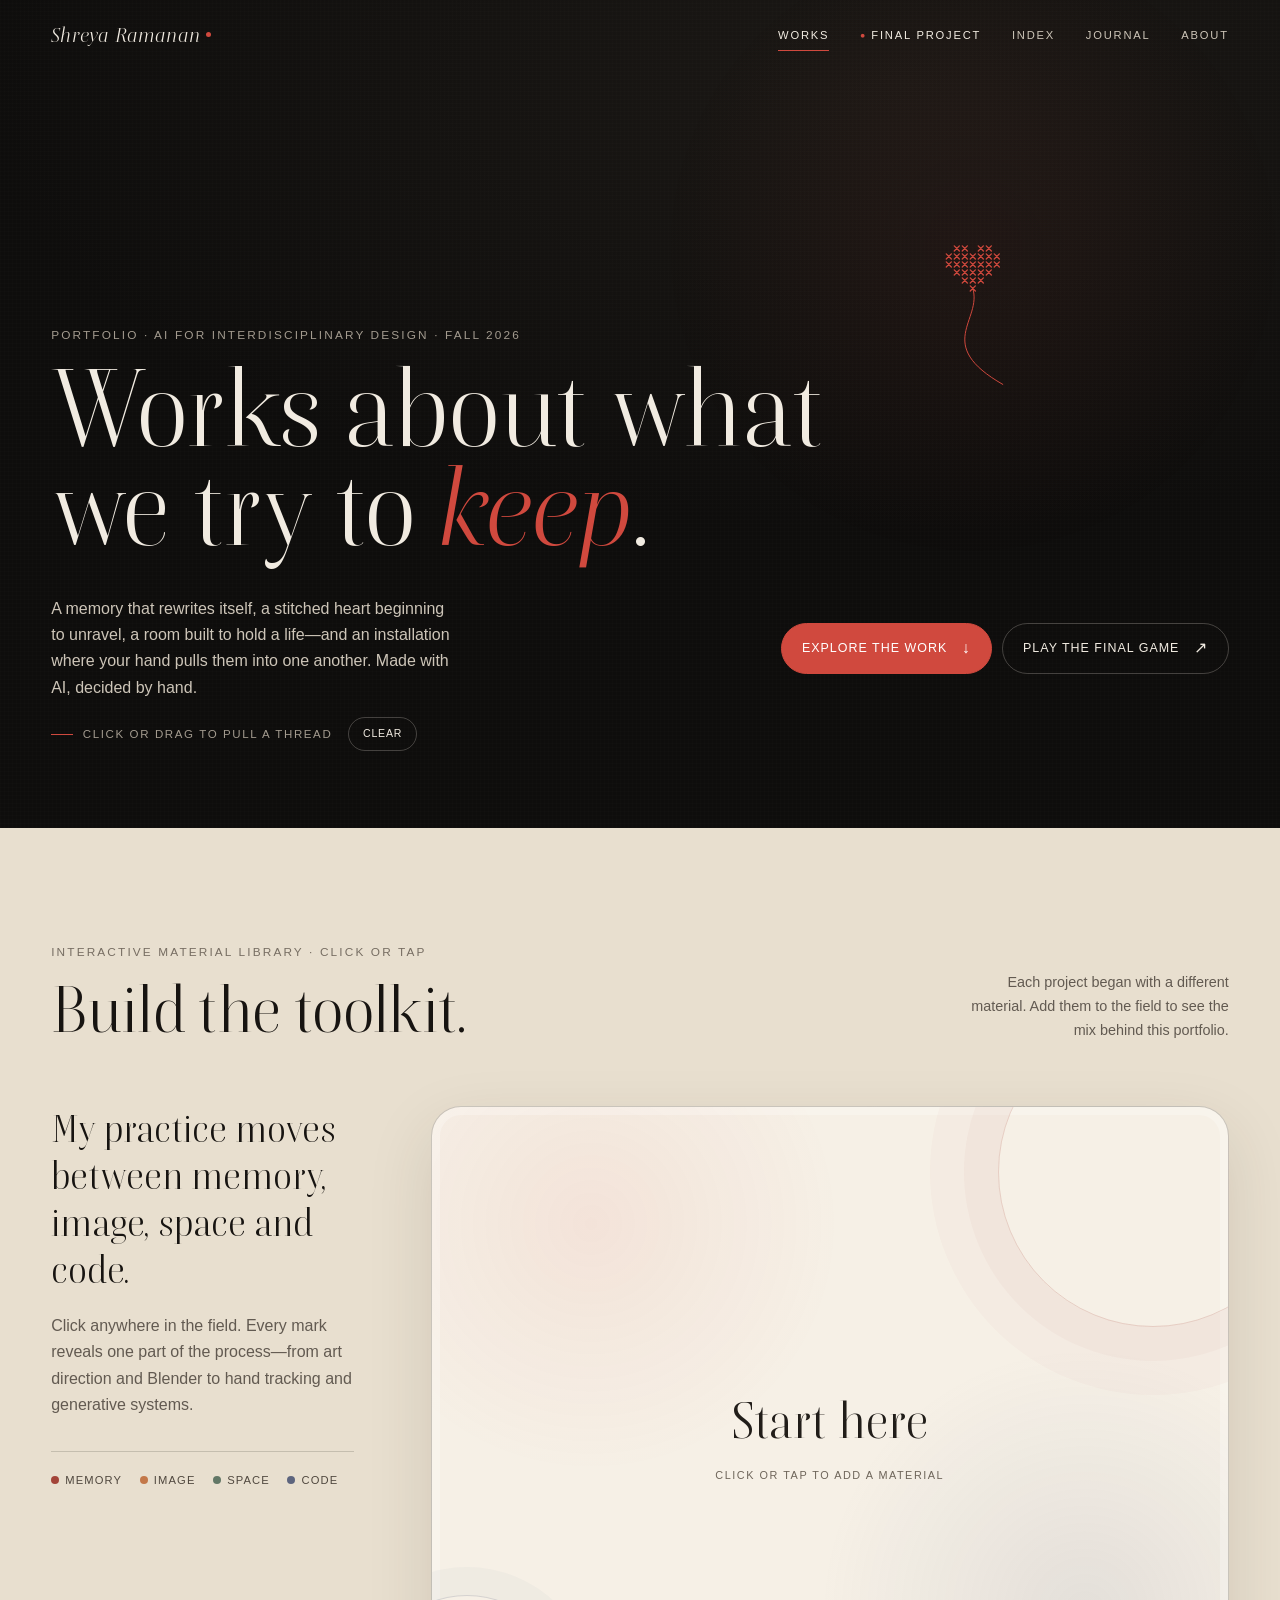
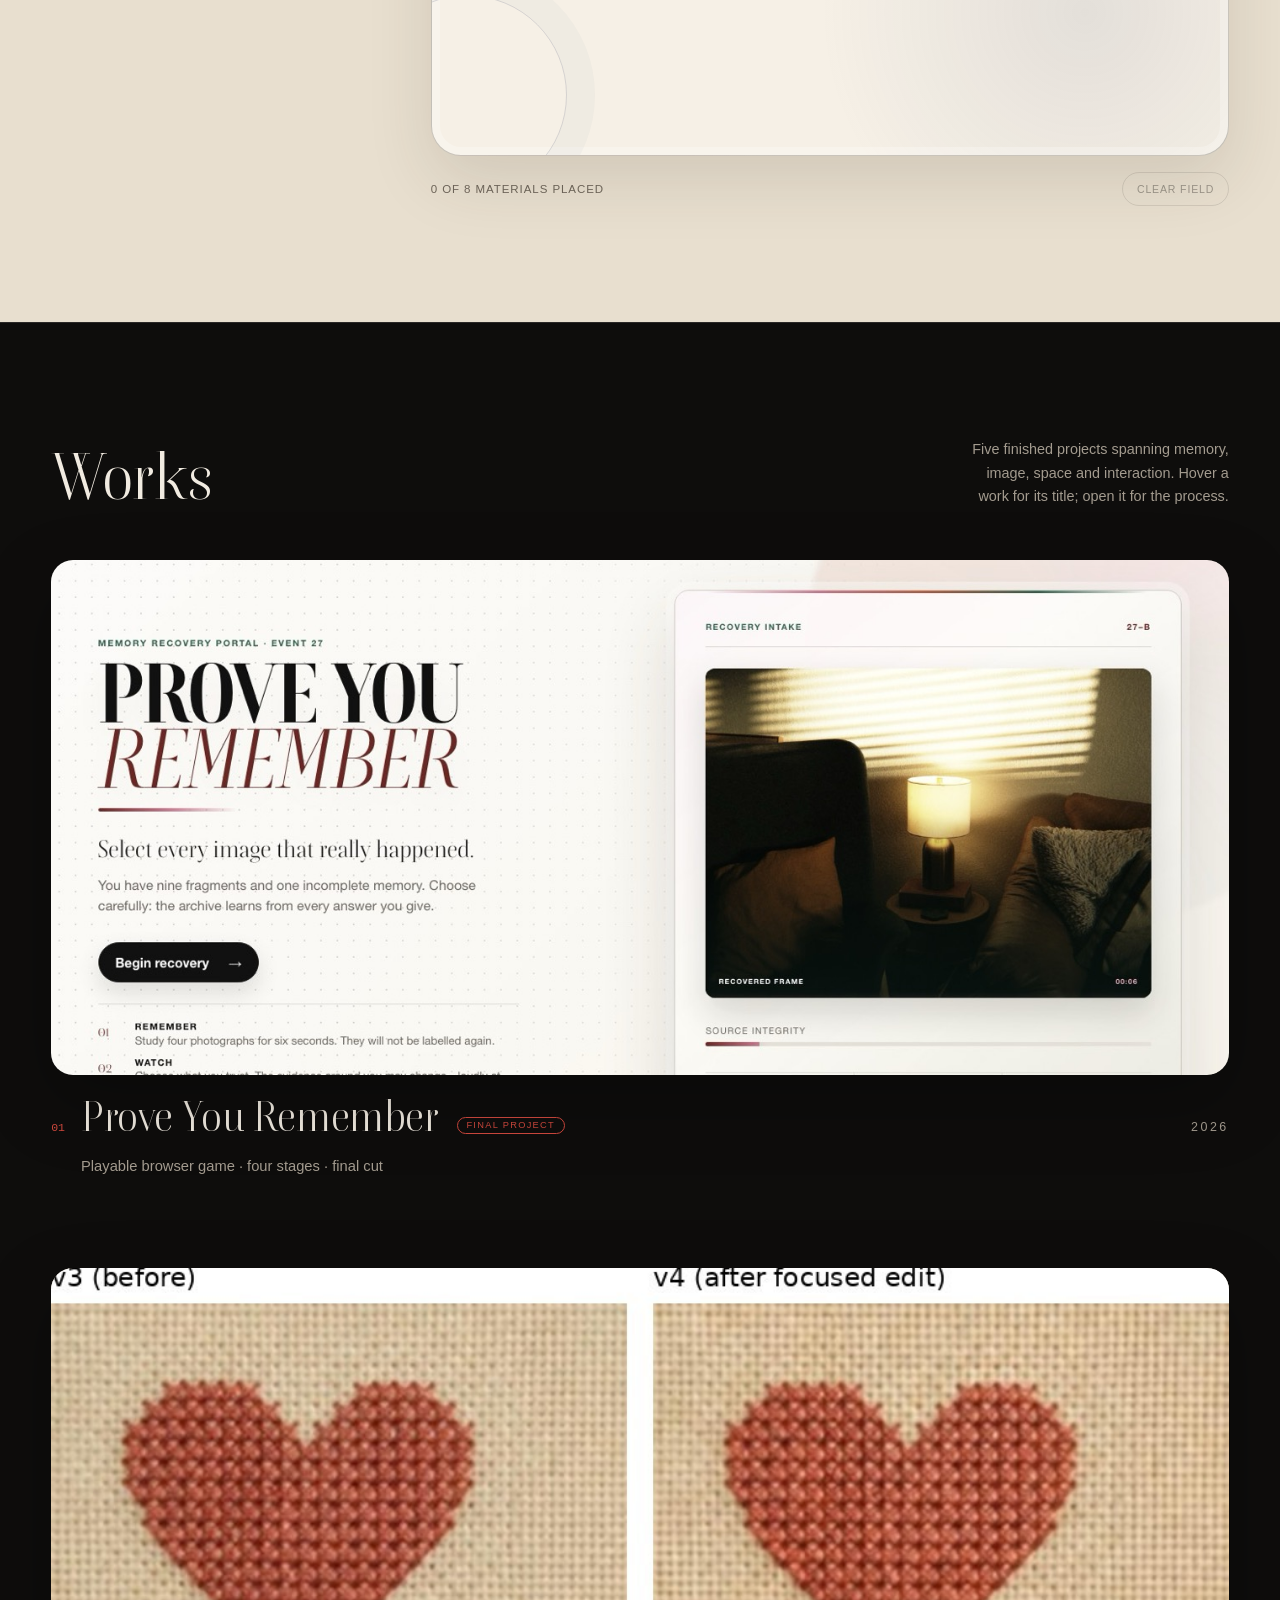
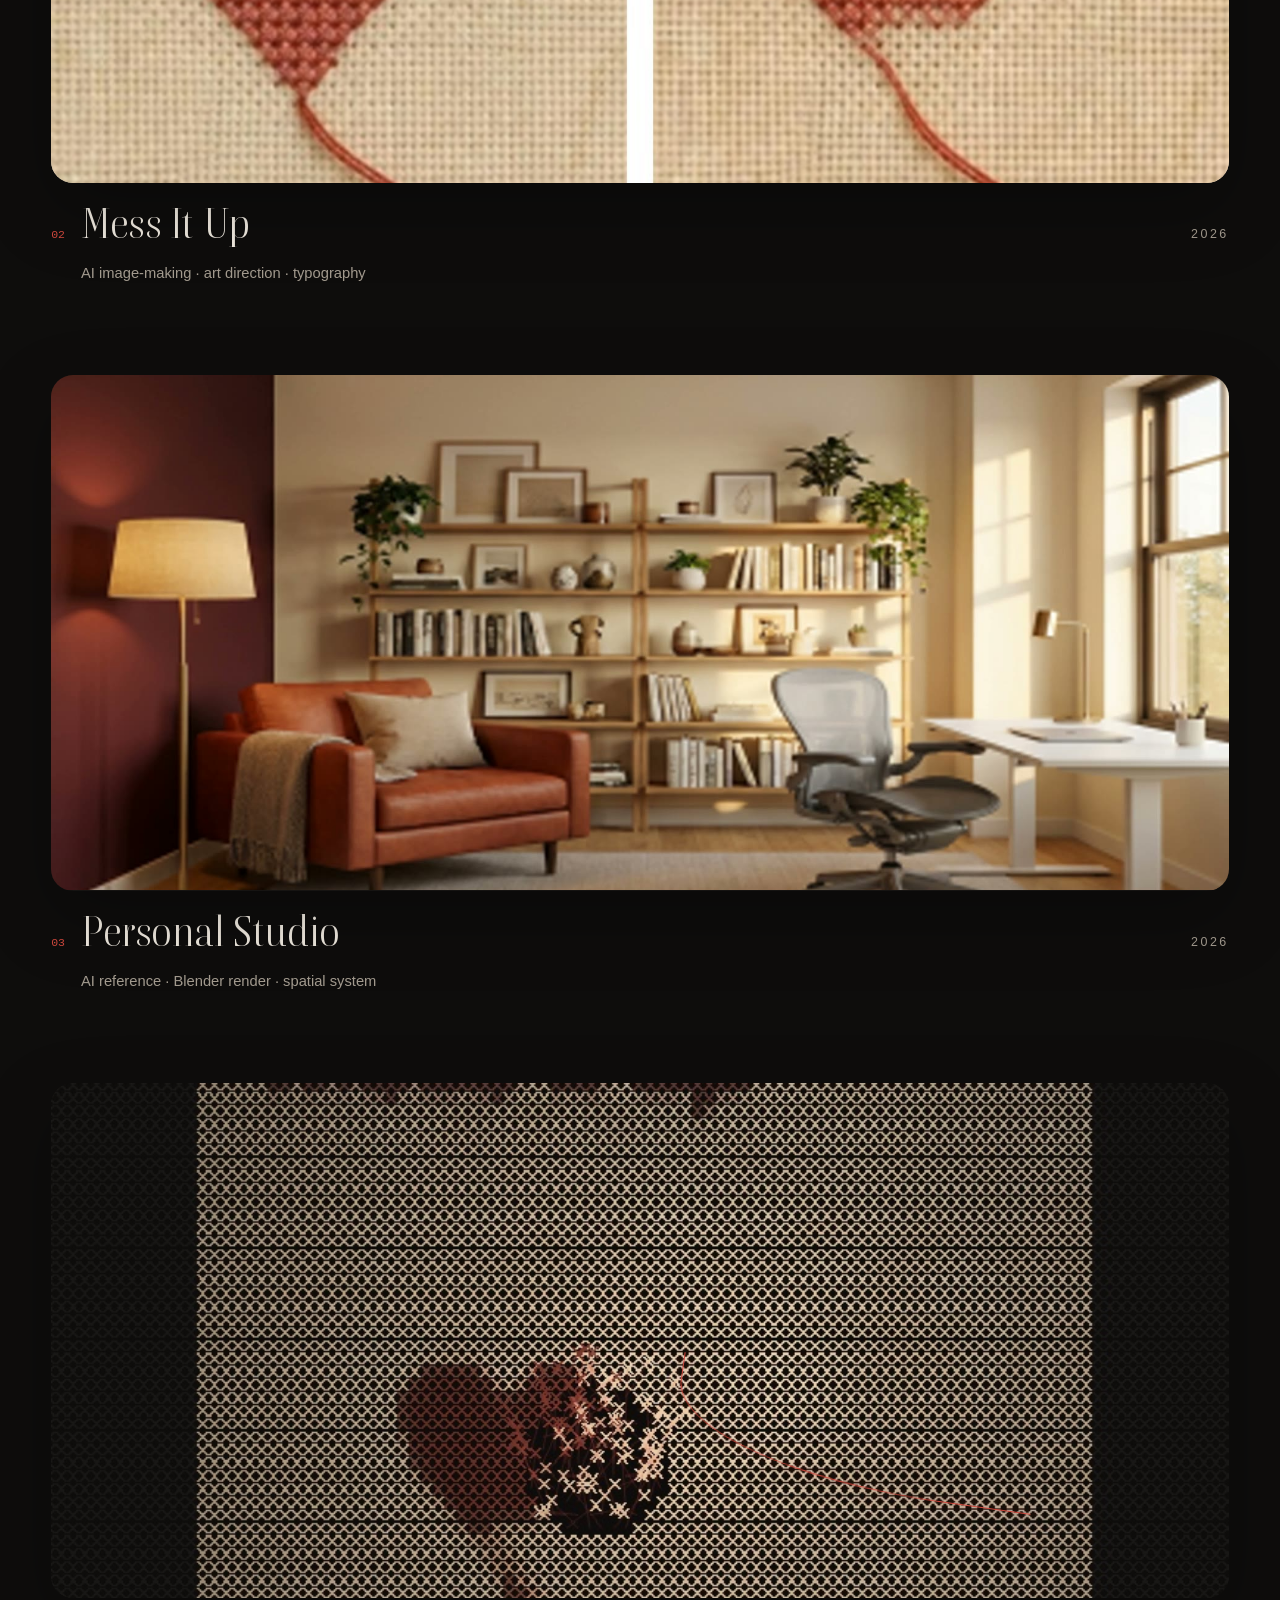
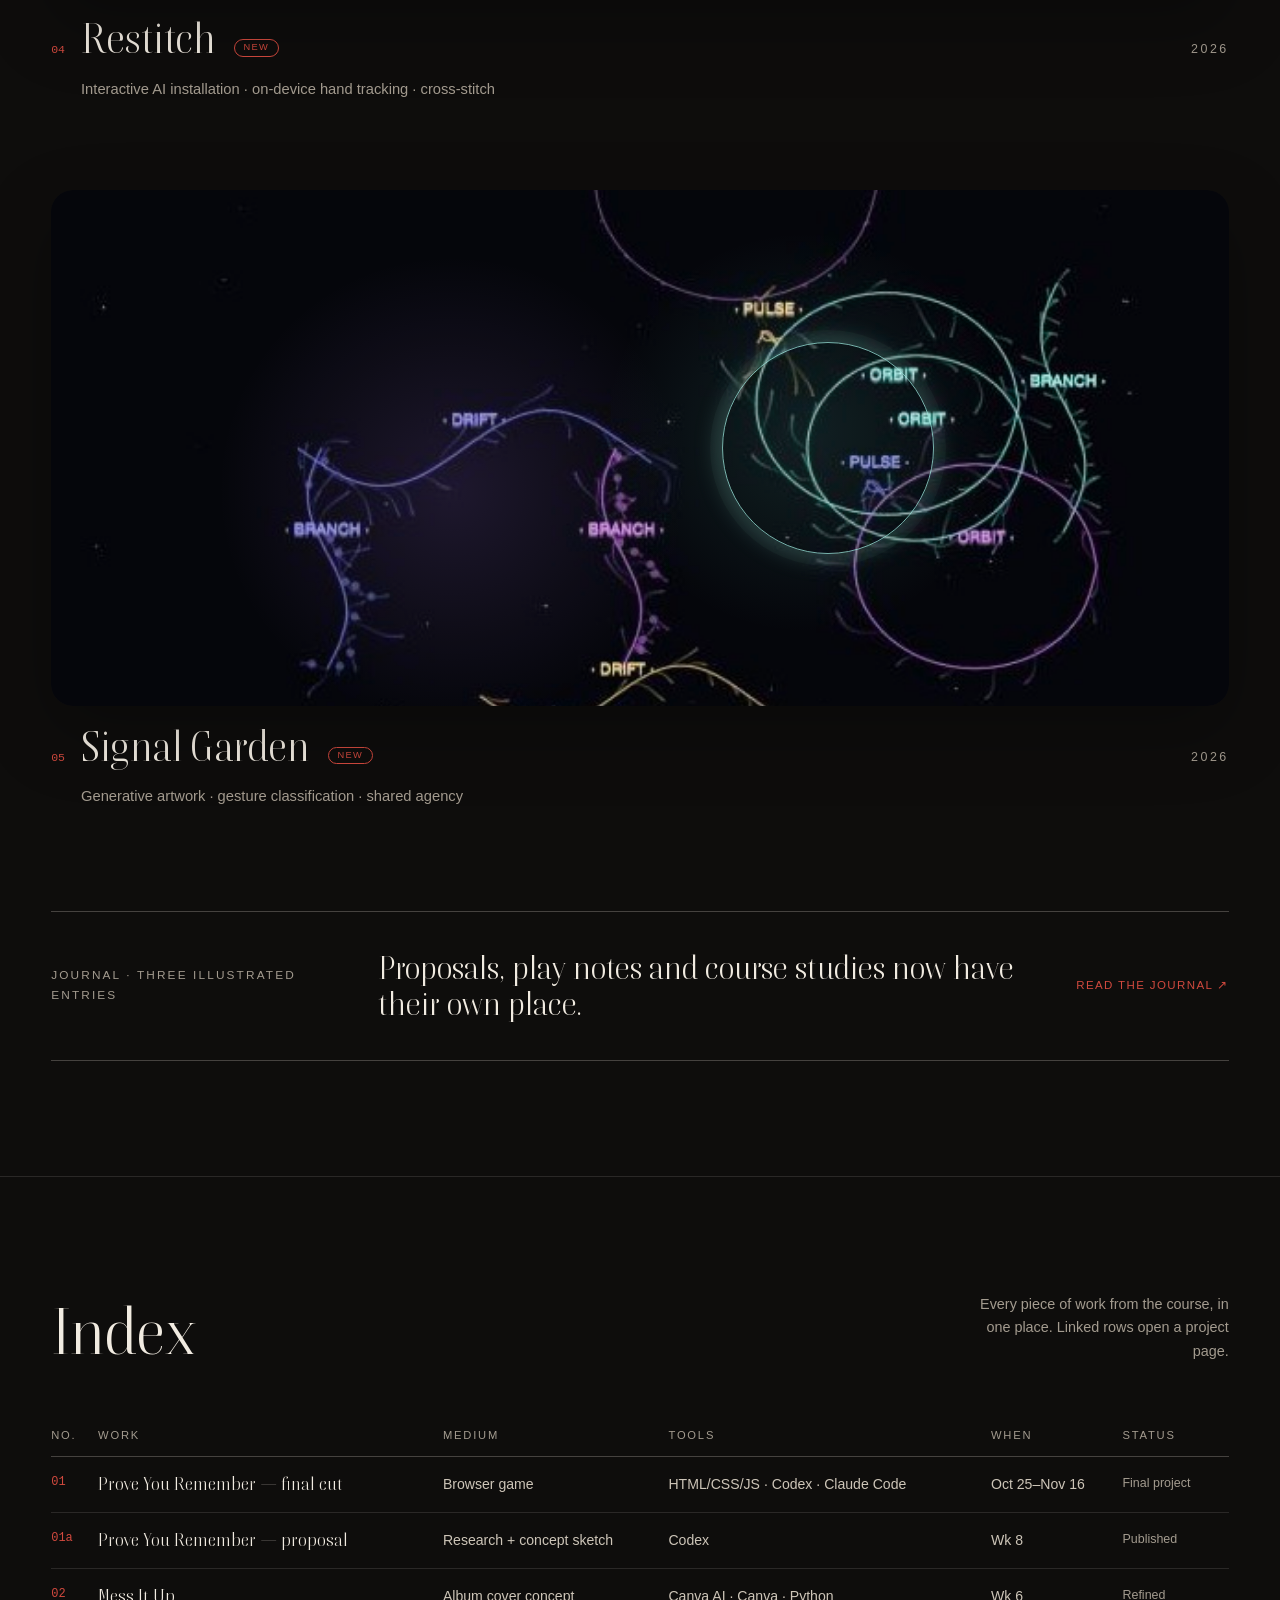
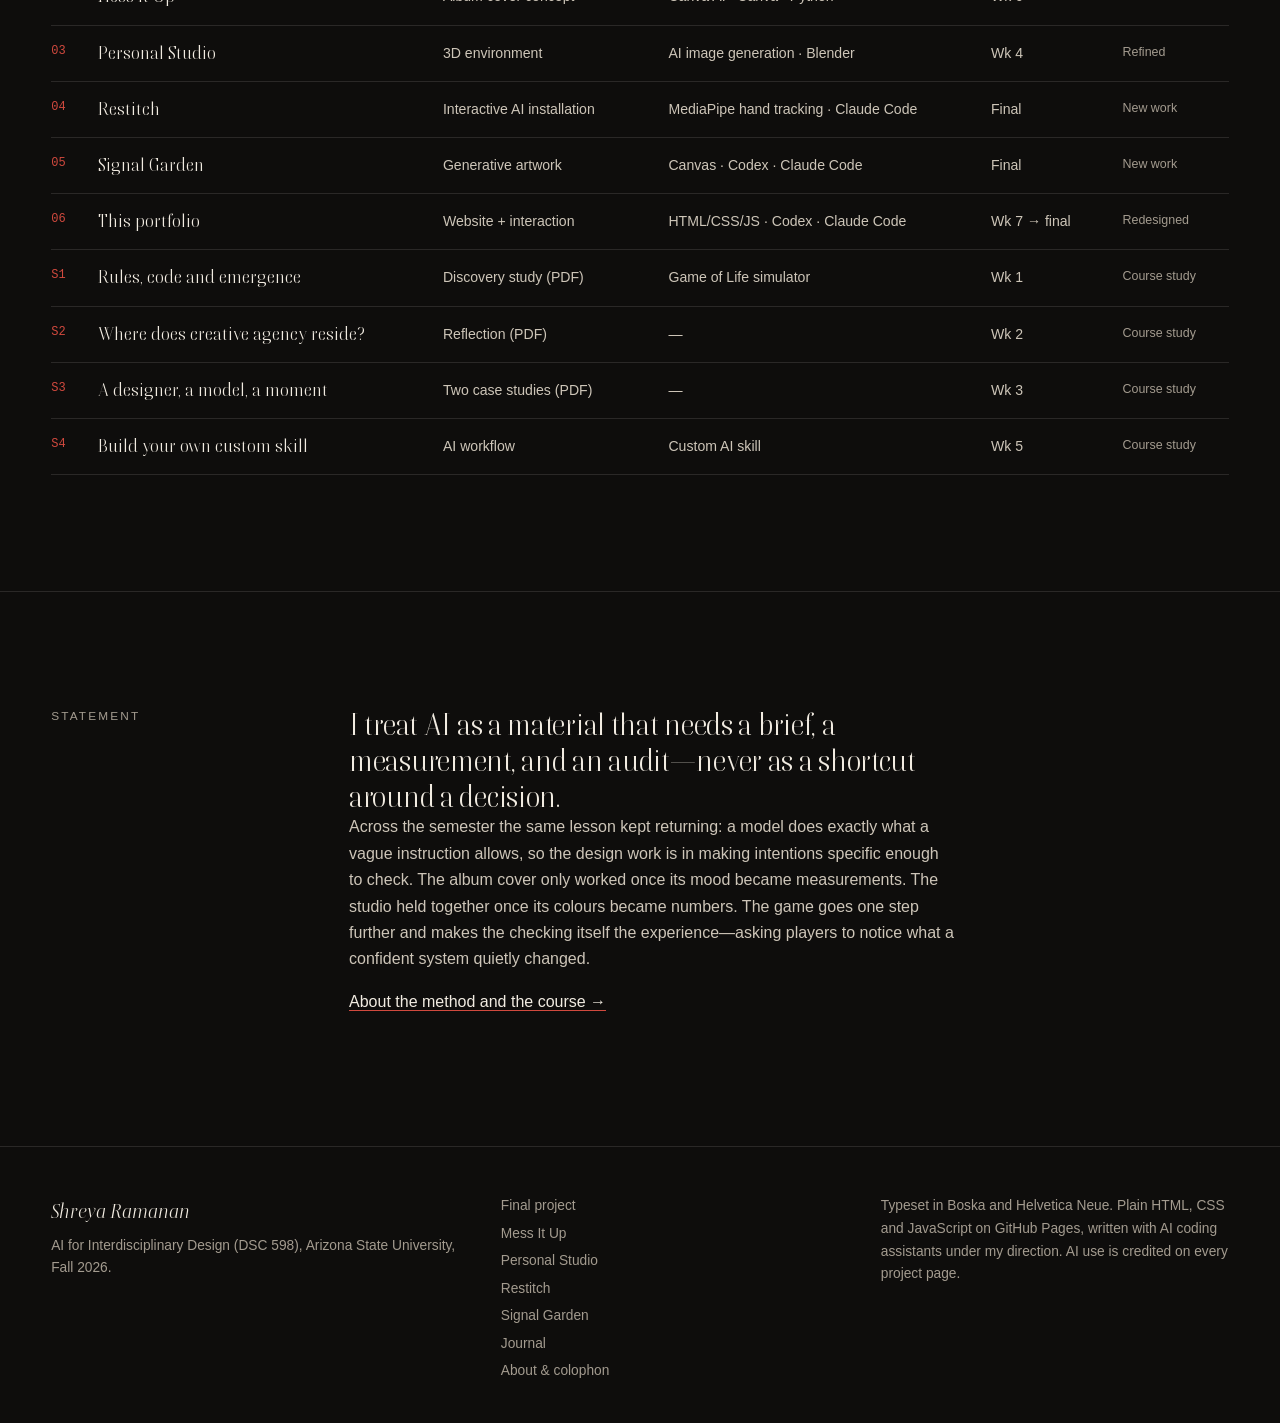
==== commit db2f3506: "Separate project journal and refresh covers" ====
--- a/index.html
+++ b/index.html
@@ -10,7 +10,7 @@
   <meta property="og:description" content="Three works about what we try to keep: a memory, a feeling, a room.">
   <meta property="og:image" content="assets/process/v4-audit.jpg">
   <link rel="preload" href="assets/fonts/boska-400.woff2" as="font" type="font/woff2" crossorigin>
-  <link rel="stylesheet" href="portfolio.css?v=interactive-20261125">
+  <link rel="stylesheet" href="portfolio.css?v=journal-20261125">
 </head>
 <body>
   <a class="skip-link" href="#works">Skip to works</a>
@@ -20,6 +20,7 @@
       <a href="index.html#works" aria-current="page">Works</a>
       <a class="nav-final" href="final-project.html">Final Project</a>
       <a href="index.html#index">Index</a>
+      <a href="journal.html">Journal</a>
       <a href="about.html">About</a>
     </nav>
   </header>
@@ -86,56 +87,47 @@
       <div class="wrap">
         <div class="section-head">
           <h2 id="works-title">Works</h2>
-          <p>Three projects from the semester, refined for the final, and two new interactive works. Hover a work for its title; open it for the process.</p>
+          <p>Five finished projects spanning memory, image, space and interaction. Hover a work for its title; open it for the process.</p>
         </div>
 
         <div class="works-grid">
           <a class="work-tile is-feature reveal" href="final-project.html">
-            <div class="tile-media"><img src="assets/process/v4-audit.jpg" alt="Prove You Remember, final cut: the audit stage, where rewritten memory fragments are revealed as caught or missed" width="1400" height="875" fetchpriority="high"></div>
+            <div class="tile-media"><img src="assets/process/v4-intro.jpg" alt="Prove You Remember opening screen with a recovered room photograph and memory recovery instructions" width="1400" height="875" fetchpriority="high"></div>
             <div class="tile-over" aria-hidden="true"><strong>Prove You Remember</strong><span>A browser game about memory, verification and hallucination</span><small>2026</small></div>
             <div class="tile-cap"><span class="num">01</span><h3>Prove You Remember <span class="badge">Final project</span></h3><span class="yr">2026</span><p>Playable browser game · four stages · final cut</p></div>
           </a>
 
           <a class="work-tile reveal" href="stitched-heart.html">
-            <div class="tile-media"><img src="assets/album-final.jpg" alt="Mess It Up concept cover: a small cross-stitched red heart on oatmeal linen with one loose thread" width="600" height="600" loading="lazy"></div>
+            <div class="tile-media cover-album"><img src="assets/album-focused-edit.jpg" alt="Before-and-after focused edit of the cross-stitched heart artwork" width="900" height="420" loading="lazy"></div>
             <div class="tile-over" aria-hidden="true"><strong>Mess It Up</strong><span>A concept cover, one heart, one loose thread</span><small>2026</small></div>
             <div class="tile-cap"><span class="num">02</span><h3>Mess It Up</h3><span class="yr">2026</span><p>AI image-making · art direction · typography</p></div>
           </a>
 
           <a class="work-tile reveal" href="personal-studio.html">
-            <div class="tile-media"><img src="assets/studio-hero.jpg" alt="Personal studio: burgundy reading wall, terracotta armchair, oak shelving and a white desk by a sunlit window" width="1920" height="1080" loading="lazy"></div>
+            <div class="tile-media cover-studio"><video autoplay muted loop playsinline poster="assets/studio-hero.jpg" aria-label="Animated walkthrough of the Personal Studio"><source src="assets/studio-walkthrough.mp4" type="video/mp4"></video></div>
             <div class="tile-over" aria-hidden="true"><strong>Personal Studio</strong><span>A warm minimalist sanctuary, specified as data</span><small>2026</small></div>
             <div class="tile-cap"><span class="num">03</span><h3>Personal Studio</h3><span class="yr">2026</span><p>AI reference · Blender render · spatial system</p></div>
           </a>
 
           <a class="work-tile reveal" href="restitch.html">
-            <div class="tile-media"><img src="assets/restitch-cover.jpg" alt="Restitch: the Mess It Up heart rebuilt from thousands of cross-stitches, with a hand-pulled hole in the linen" width="800" height="600" loading="lazy"></div>
+            <div class="tile-media cover-restitch"><img src="assets/restitch-cover.jpg" alt="Restitch installation with a hand-pulled opening through the stitched heart" width="800" height="600" loading="lazy"><span class="cover-thread" aria-hidden="true"></span></div>
             <div class="tile-over" aria-hidden="true"><strong>Restitch</strong><span>Pull a thread. It will be sewn back from a different memory.</span><small>2026</small></div>
             <div class="tile-cap"><span class="num">04</span><h3>Restitch <span class="badge">New</span></h3><span class="yr">2026</span><p>Interactive AI installation · on-device hand tracking · cross-stitch</p></div>
           </a>
 
           <a class="work-tile reveal" href="signal-garden.html">
-            <div class="tile-media"><img src="assets/signal-garden-cover.jpg" alt="Signal Garden: glowing orbit, drift and branch gestures continued by particles on a night field, each labelled with the system's reading" width="640" height="480" loading="lazy"></div>
+            <div class="tile-media cover-signal"><img src="assets/signal-garden-cover.jpg" alt="Signal Garden with orbit, drift and branch gestures glowing across a night field" width="640" height="480" loading="lazy"><span class="signal-orbit" aria-hidden="true"></span></div>
             <div class="tile-over" aria-hidden="true"><strong>Signal Garden</strong><span>Draw a line; the system decides how to continue it.</span><small>2026</small></div>
             <div class="tile-cap"><span class="num">05</span><h3>Signal Garden <span class="badge">New</span></h3><span class="yr">2026</span><p>Generative artwork · gesture classification · shared agency</p></div>
           </a>
 
-          <a class="work-tile is-small reveal" href="prove-you-remember.html">
-            <div class="tile-media"><img src="assets/process/v1-proposal.jpg" alt="The Week 1 game proposal page with a playable concept sketch" width="1400" height="875" loading="lazy"></div>
-            <div class="tile-over" aria-hidden="true"><strong>The proposal</strong><span>Where the game began</span><small>2026</small></div>
-            <div class="tile-cap"><span class="num">01a</span><h3>Game proposal</h3><span class="yr">Oct</span><p>Research, concept sketch, branching plan</p></div>
-          </a>
-          <a class="work-tile is-small reveal" href="memory-game.html">
-            <div class="tile-media"><img src="assets/process/v4-ending.jpg" alt="The memory certificate at the end of the game" width="1400" height="875" loading="lazy"></div>
-            <div class="tile-over" aria-hidden="true"><strong>Play it</strong><span>Four stages, about five minutes</span><small>2026</small></div>
-            <div class="tile-cap"><span class="num">01b</span><h3>Play the final cut</h3><span class="yr">↗</span><p>Opens the game directly</p></div>
-          </a>
-          <a class="work-tile is-small reveal" href="about.html#course">
-            <div class="tile-media"><img src="assets/album-composition.png" alt="Composition diagram used to measure the album cover" width="1200" height="1200" loading="lazy"></div>
-            <div class="tile-over" aria-hidden="true"><strong>Studies</strong><span>Ten weeks, one method</span><small>2026</small></div>
-            <div class="tile-cap"><span class="num">00</span><h3>Course studies</h3><span class="yr">→</span><p>What each week taught, and where it shows</p></div>
-          </a>
         </div>
+
+        <a class="journal-callout reveal" href="journal.html">
+          <span class="label">Journal · three illustrated entries</span>
+          <strong>Proposals, play notes and course studies now have their own place.</strong>
+          <span class="journal-arrow" aria-hidden="true">Read the journal ↗</span>
+        </a>
       </div>
     </section>
 
@@ -179,7 +171,7 @@
   <footer class="site-footer">
     <div class="wrap">
       <div><strong>Shreya Ramanan</strong>AI for Interdisciplinary Design (DSC 598), Arizona State University, Fall 2026.</div>
-      <nav aria-label="Footer"><a href="final-project.html">Final project</a><a href="stitched-heart.html">Mess It Up</a><a href="personal-studio.html">Personal Studio</a><a href="restitch.html">Restitch</a><a href="signal-garden.html">Signal Garden</a><a href="about.html">About &amp; colophon</a></nav>
+      <nav aria-label="Footer"><a href="final-project.html">Final project</a><a href="stitched-heart.html">Mess It Up</a><a href="personal-studio.html">Personal Studio</a><a href="restitch.html">Restitch</a><a href="signal-garden.html">Signal Garden</a><a href="journal.html">Journal</a><a href="about.html">About &amp; colophon</a></nav>
       <div>Typeset in Boska and Helvetica Neue. Plain HTML, CSS and JavaScript on GitHub Pages, written with AI coding assistants under my direction. AI use is credited on every project page.</div>
     </div>
   </footer>
--- a/portfolio.css
+++ b/portfolio.css
@@ -519,6 +519,21 @@
 #works .work-tile[href="stitched-heart.html"] .tile-media img{object-fit:contain}
 #works .work-tile:hover .tile-media img,#works .work-tile:focus-visible .tile-media img{filter:saturate(1.05);transform:scale(1.035)}
 
+.cover-album img{object-fit:cover!important}
+.cover-studio video{object-position:center 52%}
+.cover-restitch::before{content:"";position:absolute;z-index:2;inset:0;background:radial-gradient(circle at 54% 60%,transparent 0 13%,rgba(14,13,12,.1) 26%,rgba(14,13,12,.34) 78%);pointer-events:none}
+.cover-thread{position:absolute;z-index:3;left:53%;top:57%;width:31%;height:22%;border-left:1px solid #d0493e;border-bottom:1px solid #d0493e;border-radius:0 0 0 75%;transform:rotate(8deg);filter:drop-shadow(0 0 5px rgba(208,73,62,.55));pointer-events:none;animation:cover-thread-drift 5s ease-in-out infinite}
+.cover-signal::before{content:"";position:absolute;z-index:2;inset:0;background:radial-gradient(circle at 64% 47%,rgba(95,211,196,.13),transparent 25%),radial-gradient(circle at 34% 58%,rgba(178,126,255,.14),transparent 28%);mix-blend-mode:screen;pointer-events:none}
+.signal-orbit{position:absolute;z-index:3;left:66%;top:50%;width:18%;aspect-ratio:1;border:1px solid rgba(158,234,223,.75);border-radius:50%;box-shadow:0 0 0 12px rgba(158,234,223,.035),0 0 28px rgba(158,234,223,.28);transform:translate(-50%,-50%);pointer-events:none;animation:signal-cover-orbit 6s ease-in-out infinite}
+@keyframes cover-thread-drift{50%{transform:rotate(4deg) translate(7px,5px)}}
+@keyframes signal-cover-orbit{50%{transform:translate(-50%,-50%) scale(1.18);opacity:.5}}
+
+.journal-callout{margin-top:clamp(4rem,8vw,7rem);padding:clamp(1.5rem,3vw,2.4rem) 0;display:grid;grid-template-columns:.6fr 1.4fr auto;gap:1.5rem 3rem;align-items:center;border-top:1px solid var(--line-strong);border-bottom:1px solid var(--line-strong);transition:padding .3s ease,background .3s ease}
+.journal-callout:hover{padding-right:1.2rem;padding-left:1.2rem;background:var(--bg-2)}
+.journal-callout .label{margin:0}
+.journal-callout strong{color:var(--ink);font-family:var(--serif);font-size:clamp(1.45rem,2.5vw,2.3rem);font-weight:400;line-height:1.12}
+.journal-arrow{color:var(--thread);font-size:.72rem;letter-spacing:.12em;text-transform:uppercase;white-space:nowrap}
+
 .project-cursor{position:fixed;z-index:260;left:0;top:0;width:112px;height:112px;display:grid;place-content:center;gap:.1rem;border-radius:50%;background:var(--thread);color:#fff;font-size:.68rem;font-weight:500;letter-spacing:.08em;text-align:center;text-transform:uppercase;pointer-events:none;opacity:0;transform:translate(-50%,-50%) scale(.65);transition:opacity .18s ease,transform .18s ease;box-shadow:0 18px 50px rgba(0,0,0,.25)}
 .project-cursor span{font-size:1rem}.project-cursor.is-visible{opacity:.95;transform:translate(-50%,-50%) scale(1)}
 
@@ -529,6 +544,7 @@
   .material-field{min-height:520px}
   #works .work-tile:not(.is-small) .tile-media{aspect-ratio:16/10;border-radius:16px}
   .project-cursor{display:none}
+  .journal-callout{grid-template-columns:1fr;gap:1rem}
 }
 @media(max-width:620px){
   .home-hero{min-height:100svh}
@@ -545,3 +561,43 @@
 }
 @media(hover:none),(pointer:coarse){.project-cursor{display:none}}
 @media(prefers-reduced-motion:reduce){.project-cursor{display:none}.material-card{animation:none}#works .tile-media{transform:none!important}.home-hero::after{display:none}}
+
+/* ---------- Journal ---------- */
+.journal-hero{min-height:72vh;display:grid;align-items:end;padding:9rem 0 clamp(4rem,8vw,7rem);background:radial-gradient(80% 80% at 82% 12%,#2a201c,var(--bg) 68%);border-bottom:1px solid var(--line)}
+.journal-hero h1{max-width:10ch;font-size:clamp(4rem,10vw,9.5rem);line-height:.84}
+.journal-hero h1 em{color:var(--thread);font-style:italic}
+.journal-hero-copy{margin-top:2rem;display:grid;grid-template-columns:1fr minmax(280px,.7fr);gap:2rem 5rem;align-items:end}
+.journal-hero-copy p{max-width:53ch;margin:0;color:var(--body);font-size:1.05rem}
+.journal-count{justify-self:end;color:var(--muted);font-family:var(--mono);font-size:.72rem;letter-spacing:.1em;text-transform:uppercase}
+.journal-list{display:grid;gap:clamp(5rem,10vw,10rem)}
+.journal-entry{display:grid;grid-template-columns:minmax(0,1.35fr) minmax(260px,.65fr);gap:clamp(2rem,6vw,6rem);align-items:center}
+.journal-entry:nth-child(even){grid-template-columns:minmax(260px,.65fr) minmax(0,1.35fr)}
+.journal-entry:nth-child(even) .journal-image{grid-column:2}.journal-entry:nth-child(even) .journal-copy{grid-column:1;grid-row:1}
+.journal-image{position:relative;margin:0;overflow:hidden;border-radius:22px;background:var(--bg-2);box-shadow:0 30px 75px rgba(0,0,0,.25)}
+.journal-image img{width:100%;aspect-ratio:16/10;object-fit:cover;transition:transform .8s cubic-bezier(.2,.7,.2,1)}
+.journal-entry:hover .journal-image img{transform:scale(1.025)}
+.journal-image figcaption{position:absolute;right:.8rem;bottom:.8rem;padding:.35rem .65rem;border-radius:99px;background:rgba(14,13,12,.82);color:var(--ink);font-size:.6rem;letter-spacing:.12em;text-transform:uppercase;backdrop-filter:blur(8px)}
+.journal-copy .label{margin-bottom:1.1rem}
+.journal-copy h2{font-size:clamp(2.4rem,5vw,4.8rem);line-height:.9}
+.journal-copy .dek{margin:1.2rem 0;color:var(--ink);font-family:var(--serif);font-size:1.25rem;line-height:1.35}
+.journal-copy p:not(.dek){color:var(--muted)}
+.journal-meta{margin:1.4rem 0;padding:0;display:flex;flex-wrap:wrap;gap:.5rem;list-style:none}
+.journal-meta li{padding:.28rem .58rem;border:1px solid var(--line-strong);border-radius:99px;color:var(--body);font-size:.62rem;letter-spacing:.08em;text-transform:uppercase}
+.journal-gallery{margin-top:1.5rem;display:grid;grid-template-columns:repeat(3,1fr);gap:.55rem}
+.journal-gallery img{width:100%;aspect-ratio:16/9;object-fit:cover;border:1px solid var(--line)}
+.journal-cta{display:flex;flex-wrap:wrap;gap:.7rem;margin-top:1.5rem}
+@media(max-width:860px){
+  .journal-hero-copy{grid-template-columns:1fr}.journal-count{justify-self:start}
+  .journal-entry,.journal-entry:nth-child(even){grid-template-columns:1fr}
+  .journal-entry:nth-child(even) .journal-image,.journal-entry:nth-child(even) .journal-copy{grid-column:auto;grid-row:auto}
+  .journal-entry:nth-child(even) .journal-copy{order:2}
+}
+@media(max-width:620px){
+  .site-header{gap:.7rem}
+  .site-nav{width:100%;justify-content:space-between;gap:.45rem}
+  .site-nav a{font-size:.6rem;letter-spacing:.08em;white-space:nowrap}
+  .journal-hero{min-height:68vh;padding-top:8rem}
+  .journal-hero h1{font-size:clamp(3.6rem,18vw,6rem)}
+  .journal-image{border-radius:14px}
+  .journal-gallery{grid-template-columns:1fr}
+}
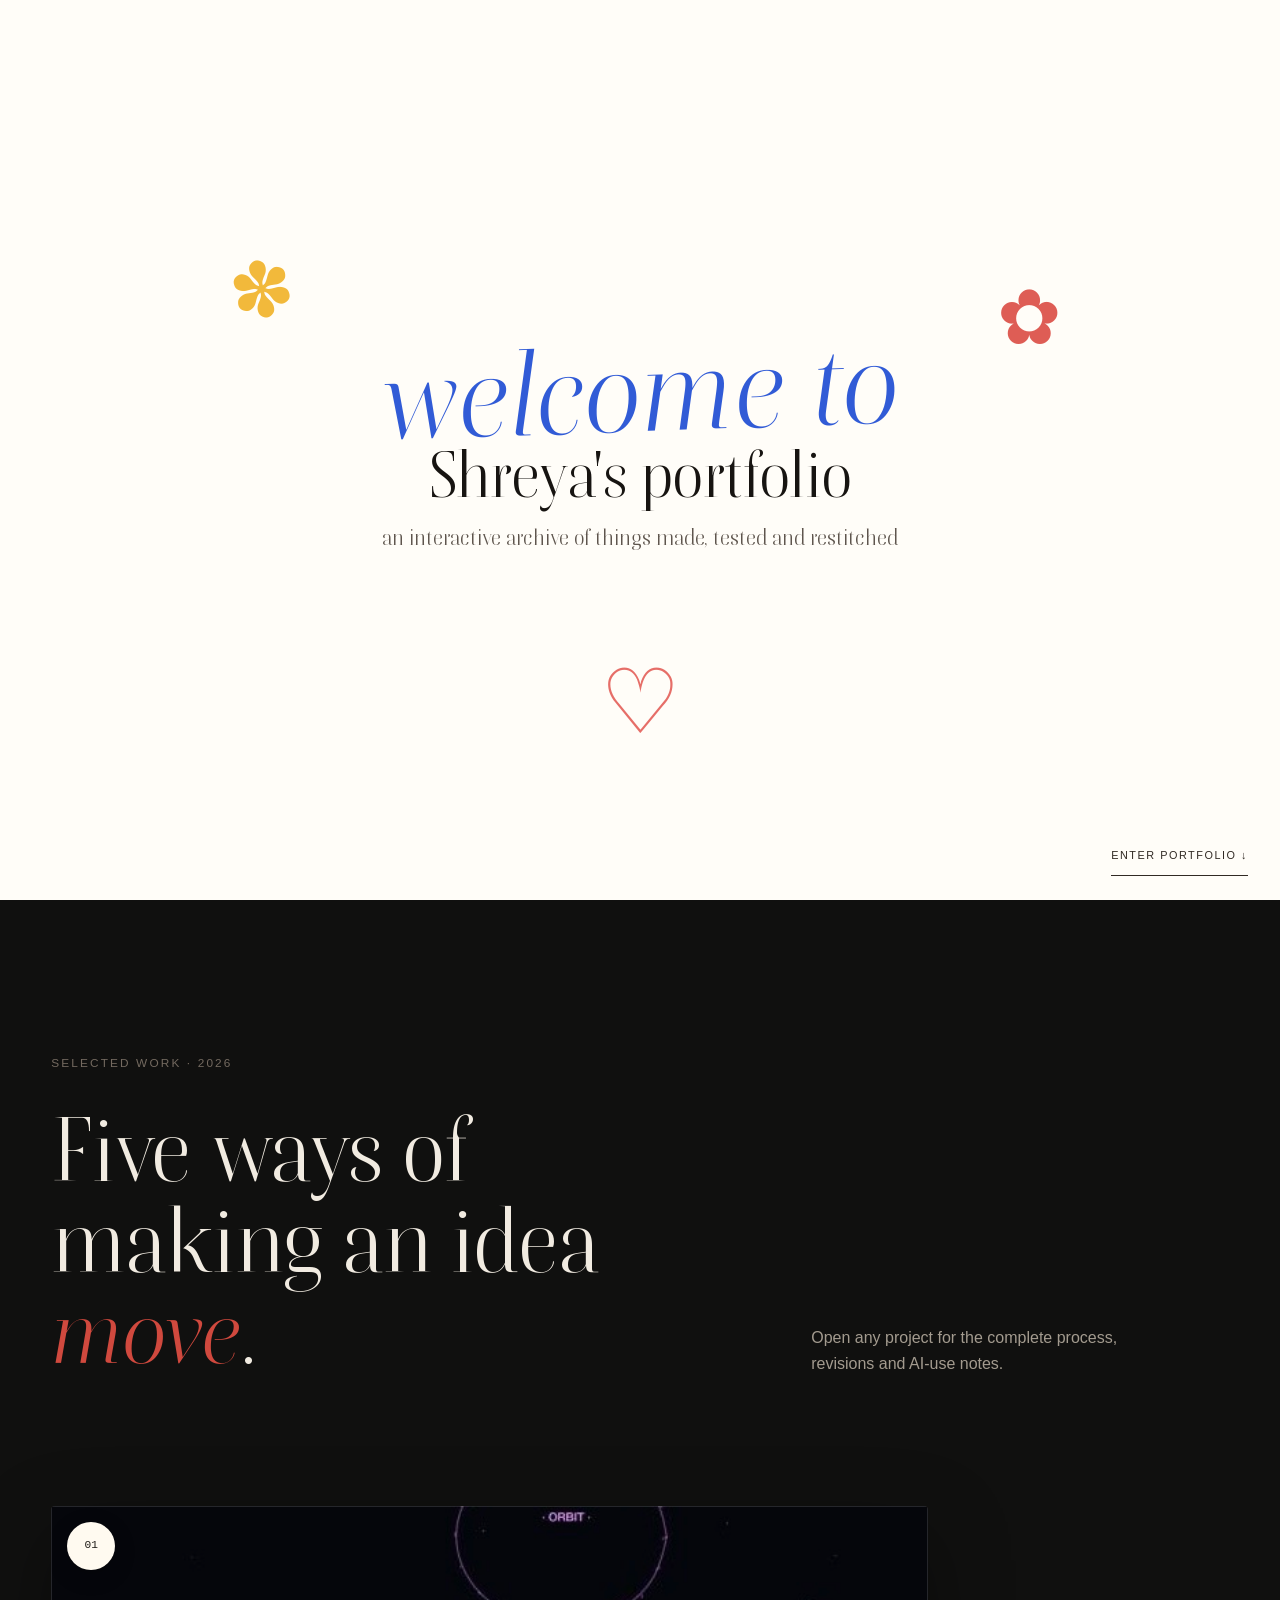
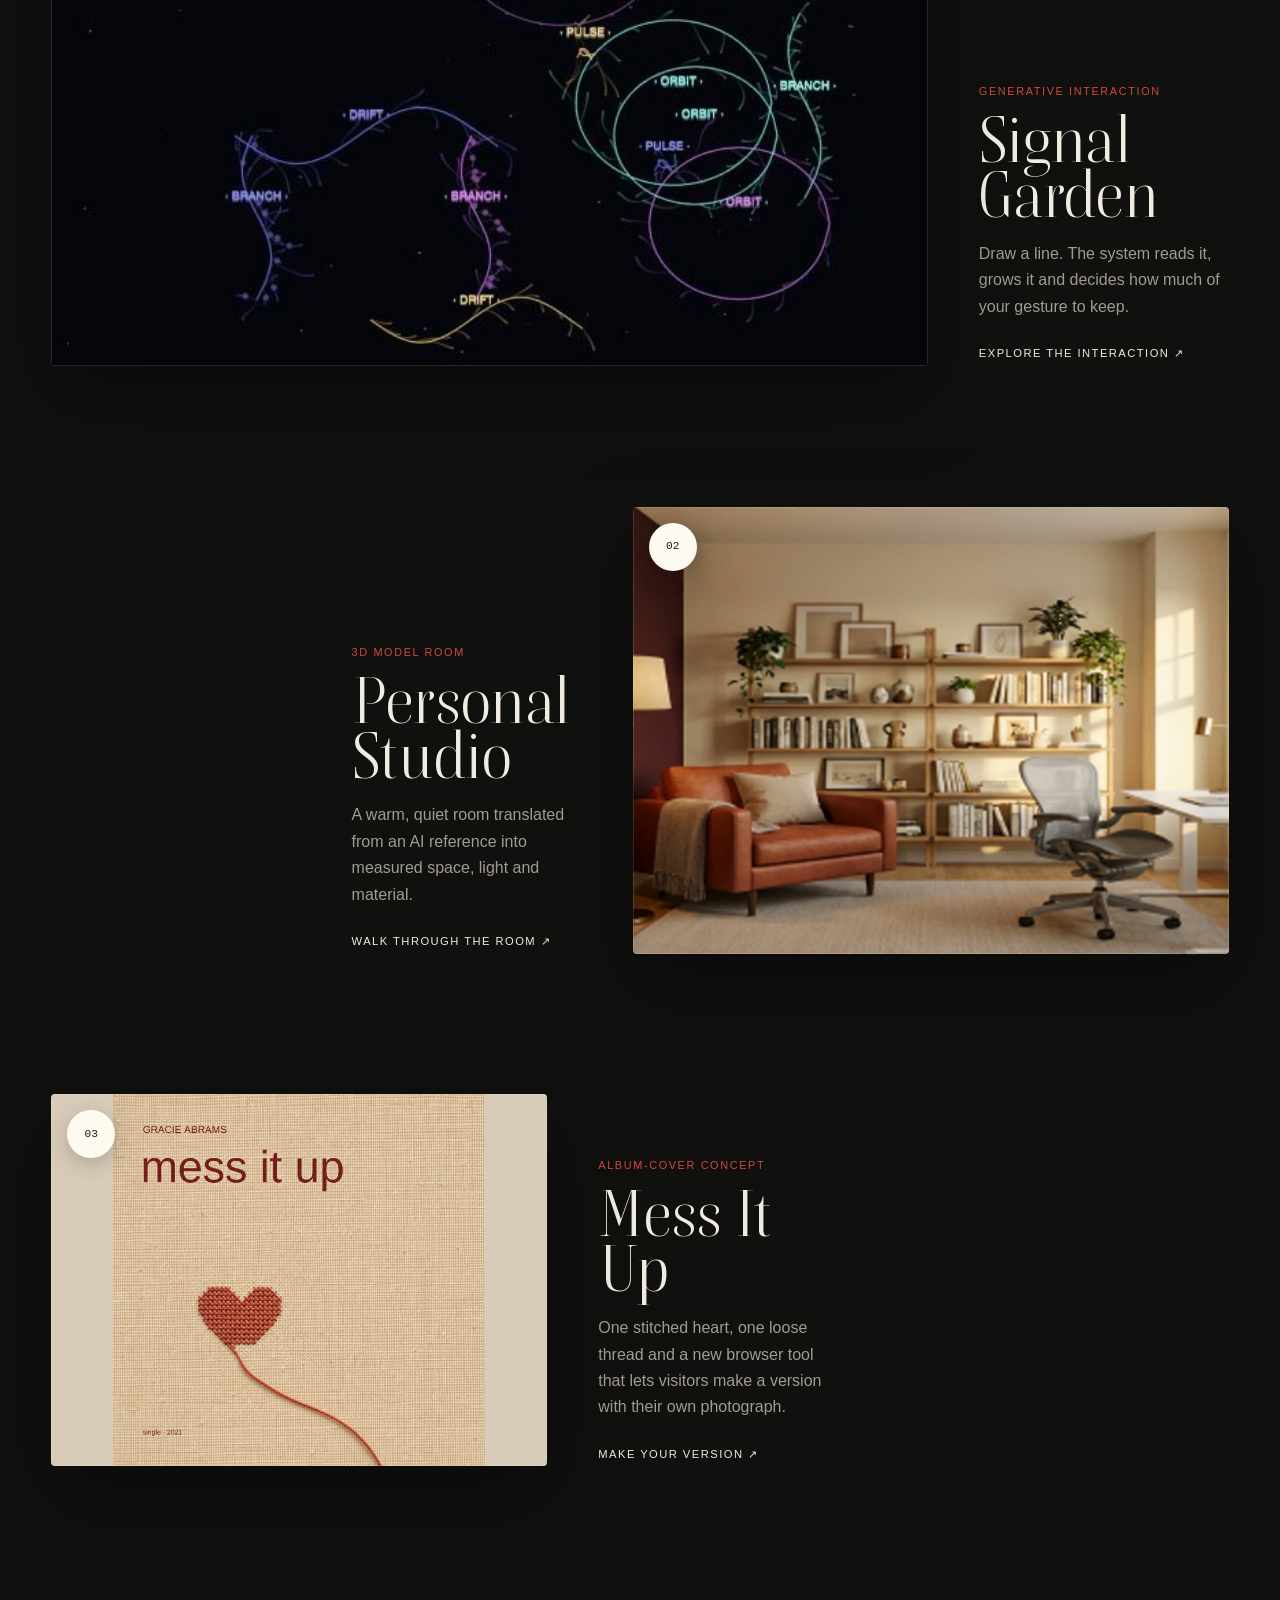
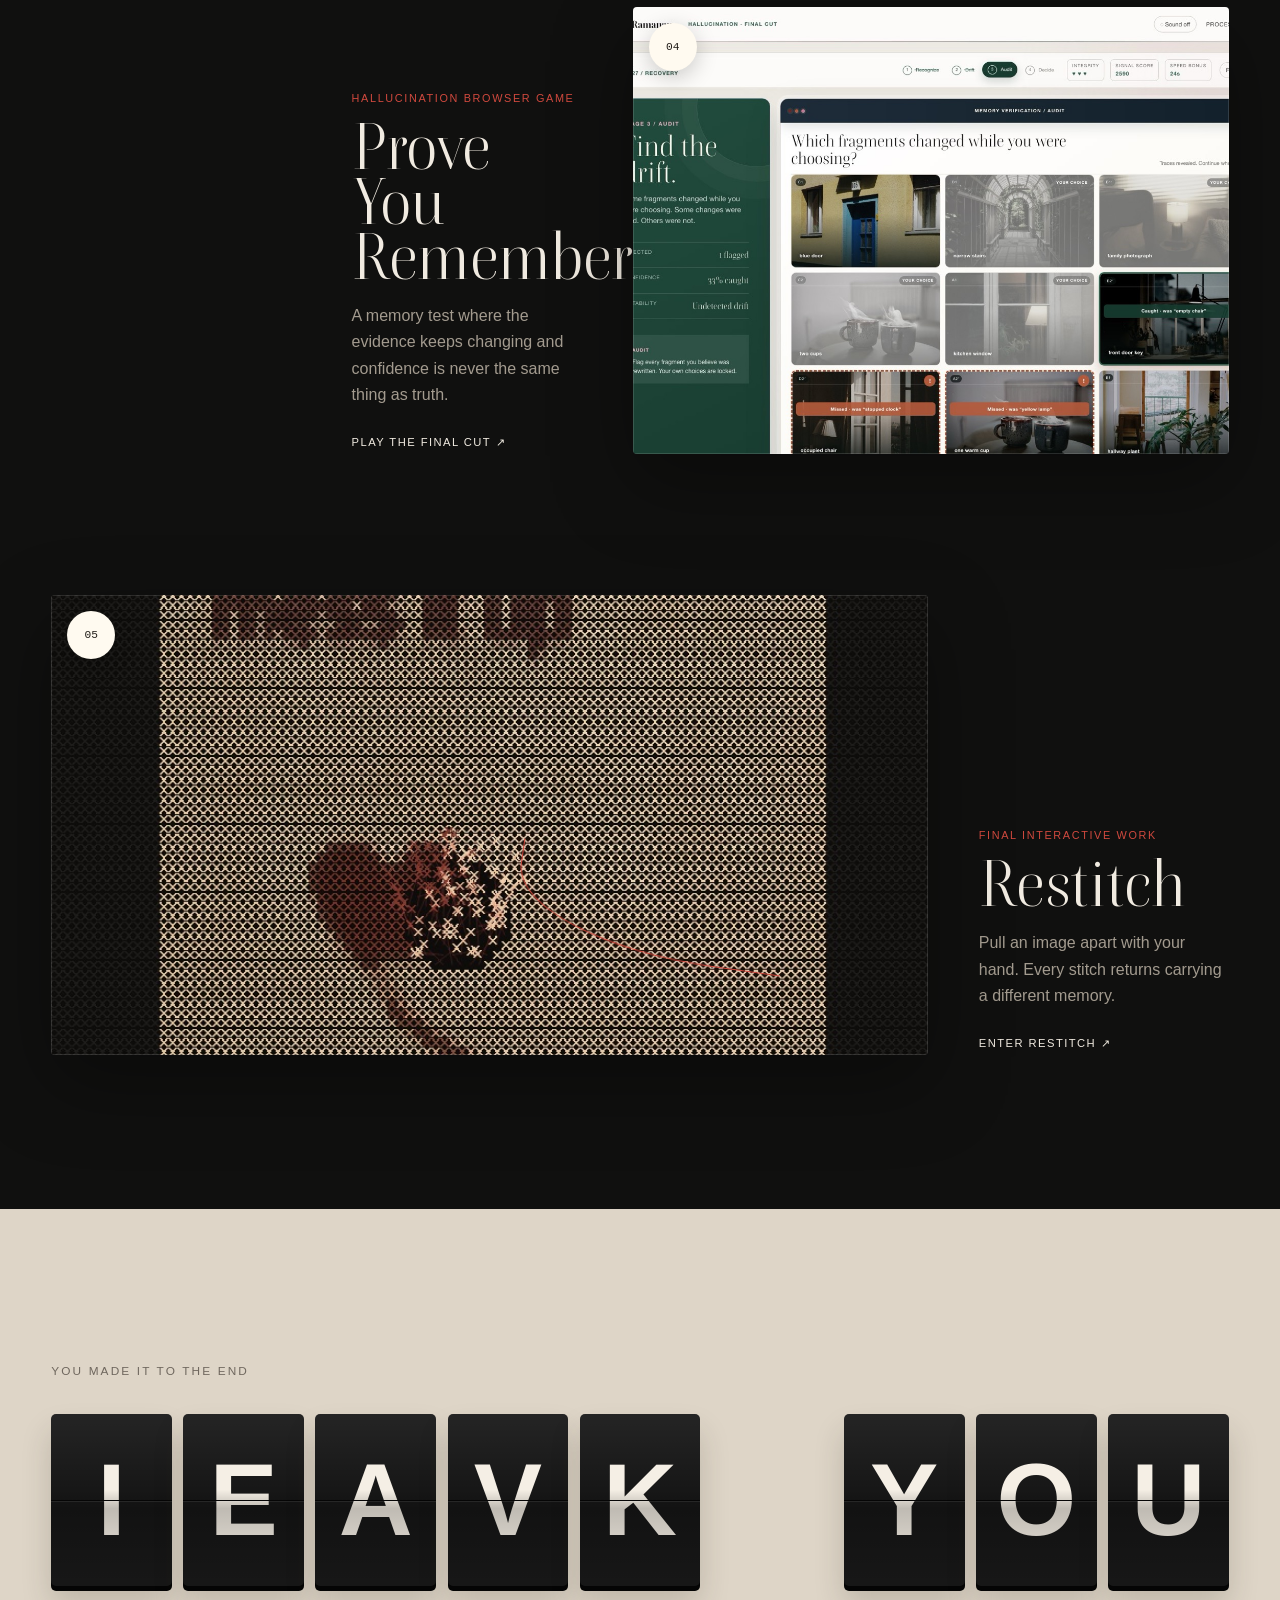
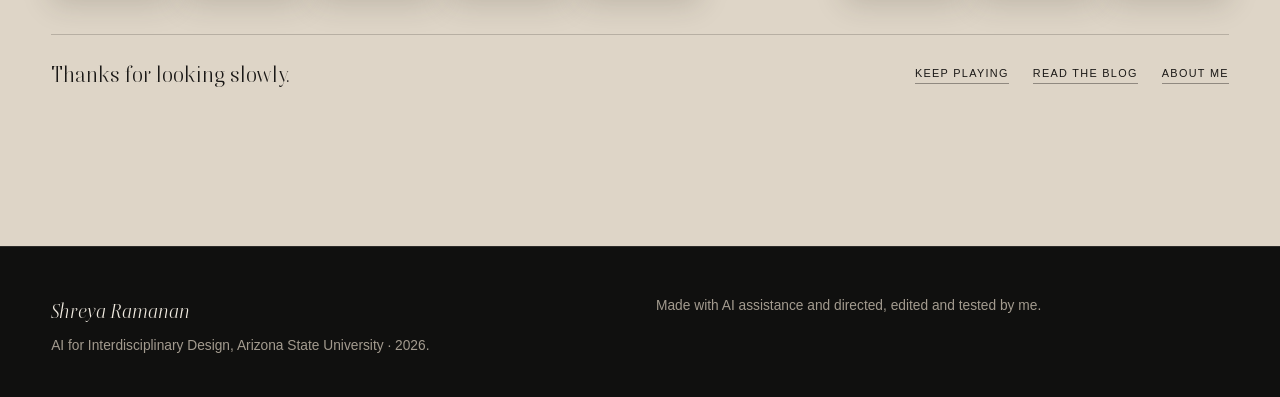
==== commit afc1d30c: "Redesign portfolio around interactive work" ====
--- a/index.html
+++ b/index.html
@@ -3,179 +3,118 @@
 <head>
   <meta charset="utf-8">
   <meta name="viewport" content="width=device-width, initial-scale=1">
-  <title>Shreya Ramanan — Works</title>
-  <meta name="description" content="Shreya Ramanan — an interactive portfolio of browser games, image-making, spatial design, hand tracking and generative systems.">
-  <meta name="theme-color" content="#0e0d0c">
-  <meta property="og:title" content="Shreya Ramanan — Works">
-  <meta property="og:description" content="Three works about what we try to keep: a memory, a feeling, a room.">
-  <meta property="og:image" content="assets/process/v4-audit.jpg">
+  <title>Shreya Ramanan — Interactive Portfolio</title>
+  <meta name="description" content="Shreya Ramanan's interactive portfolio: generative interaction, spatial design, image-making, browser games and Restitch.">
+  <meta name="theme-color" content="#f4eee4">
+  <meta property="og:title" content="Shreya Ramanan — Interactive Portfolio">
+  <meta property="og:description" content="Five projects about memory, material, space and shared agency.">
+  <meta property="og:image" content="assets/shreya-portrait.jpg">
   <link rel="preload" href="assets/fonts/boska-400.woff2" as="font" type="font/woff2" crossorigin>
-  <link rel="stylesheet" href="portfolio.css?v=journal-20261125">
+  <link rel="stylesheet" href="portfolio.css?v=portfolio-20261128">
 </head>
-<body>
-  <a class="skip-link" href="#works">Skip to works</a>
-  <header class="site-header">
+<body class="home-page">
+  <a class="skip-link" href="#works">Skip to selected work</a>
+
+  <div class="welcome-screen" data-welcome role="dialog" aria-modal="true" aria-labelledby="welcome-title">
+    <div class="welcome-doodle welcome-flower-one" aria-hidden="true">✽</div>
+    <div class="welcome-doodle welcome-flower-two" aria-hidden="true">✿</div>
+    <div class="welcome-doodle welcome-heart" aria-hidden="true">♡</div>
+    <div class="welcome-copy">
+      <span class="welcome-script">welcome to</span>
+      <h1 id="welcome-title">Shreya's portfolio</h1>
+      <p>an interactive archive of things made, tested and restitched</p>
+    </div>
+    <button class="welcome-skip" type="button" data-welcome-skip>Enter portfolio ↓</button>
+  </div>
+
+  <header class="site-header home-header">
     <a class="brand" href="index.html">Shreya Ramanan</a>
     <nav class="site-nav" aria-label="Primary">
-      <a href="index.html#works" aria-current="page">Works</a>
-      <a class="nav-final" href="final-project.html">Final Project</a>
-      <a href="index.html#index">Index</a>
-      <a href="journal.html">Journal</a>
+      <a href="#works" aria-current="page">Work</a>
+      <a href="playground.html">Playground</a>
+      <a href="blog.html">Blog</a>
       <a href="about.html">About</a>
     </nav>
   </header>
 
   <main>
-    <section class="home-hero" aria-labelledby="hero-title">
+    <section class="home-hero collage-hero" aria-labelledby="hero-title">
       <canvas id="thread-canvas" tabindex="0" aria-label="Linen drawing area. Click or drag to pull a thread; press Enter or Space to add a stitch."></canvas>
       <p class="sr-only" id="canvas-status" aria-live="polite"></p>
-      <div class="wrap">
-        <span class="label">Portfolio · AI for Interdisciplinary Design · Fall 2026</span>
-        <h1 id="hero-title">Works about what we try to <em>keep</em>.</h1>
+      <div class="hero-collage" aria-hidden="true">
+        <span class="collage-swatch swatch-sun"></span>
+        <span class="collage-swatch swatch-thread"></span>
+        <span class="collage-frame"><img src="assets/shreya-portrait.jpg" alt=""></span>
+        <span class="collage-stitch">× × ×<br>× ×<br>×</span>
+        <span class="collage-note">memory<br>material<br>motion</span>
+      </div>
+      <div class="wrap hero-copy-wrap">
+        <span class="label">Interdisciplinary designer · Fall 2026</span>
+        <h1 id="hero-title">I make systems you can <em>touch</em>.</h1>
         <div class="hero-foot">
-          <p>A memory that rewrites itself, a stitched heart beginning to unravel, a room built to hold a life—and an installation where your hand pulls them into one another. Made with AI, decided by hand.</p>
+          <p>Hi, I'm Shreya. I work across image, space and interaction—using AI as a material to direct, test and question, never as a substitute for a decision.</p>
           <div class="hero-actions" aria-label="Portfolio shortcuts">
-            <a class="btn btn-primary" href="#works">Explore the work <span aria-hidden="true">↓</span></a>
-            <a class="btn" href="memory-game.html">Play the final game <span aria-hidden="true">↗</span></a>
+            <a class="btn btn-primary" href="#works">See selected work <span aria-hidden="true">↓</span></a>
+            <a class="btn" href="playground.html">Enter the playground <span aria-hidden="true">↗</span></a>
           </div>
           <div class="hero-tools">
-            <span class="hint">Click or drag to pull a thread</span>
+            <span class="hint">Drag anywhere to pull a thread</span>
             <button class="btn btn-quiet" id="clear-canvas" type="button">Clear</button>
           </div>
         </div>
       </div>
     </section>
 
-    <section class="section materials-section" id="materials" aria-labelledby="materials-title">
-      <div class="wrap">
-        <div class="section-head materials-head">
-          <div>
-            <span class="label">Interactive material library · click or tap</span>
-            <h2 id="materials-title">Build the toolkit.</h2>
-          </div>
-          <p>Each project began with a different material. Add them to the field to see the mix behind this portfolio.</p>
-        </div>
+    <section class="selected-work" id="works" aria-labelledby="works-title">
+      <div class="wrap selected-work-head">
+        <span class="label">Selected work · 2026</span>
+        <h2 id="works-title">Five ways of making an idea <em>move</em>.</h2>
+        <p>Open any project for the complete process, revisions and AI-use notes.</p>
+      </div>
 
-        <div class="materials-layout">
-          <div class="materials-copy">
-            <p class="lead">My practice moves between memory, image, space and code.</p>
-            <p>Click anywhere in the field. Every mark reveals one part of the process—from art direction and Blender to hand tracking and generative systems.</p>
-            <div class="material-key" aria-label="Material categories">
-              <span><i class="key-dot key-memory"></i> Memory</span>
-              <span><i class="key-dot key-image"></i> Image</span>
-              <span><i class="key-dot key-space"></i> Space</span>
-              <span><i class="key-dot key-code"></i> Code</span>
-            </div>
-          </div>
+      <div class="home-work-list">
+        <a class="home-work home-work-wide reveal" href="signal-garden.html">
+          <figure><img src="assets/signal-garden-cover.jpg" alt="Signal Garden's glowing gestures orbiting across a dark generative field" width="1600" height="1100" fetchpriority="high"><span class="work-index">01</span></figure>
+          <div class="home-work-copy"><span>Generative interaction</span><h3>Signal Garden</h3><p>Draw a line. The system reads it, grows it and decides how much of your gesture to keep.</p><b>Explore the interaction ↗</b></div>
+        </a>
 
-          <div class="material-field-wrap">
-            <div class="material-field" id="material-field" role="button" tabindex="0" aria-label="Interactive material field. Click, tap, or press Enter to add a material card.">
-              <span class="field-orbit orbit-one" aria-hidden="true"></span>
-              <span class="field-orbit orbit-two" aria-hidden="true"></span>
-              <p class="field-empty" id="field-empty"><b>Start here</b><span>Click or tap to add a material</span></p>
-            </div>
-            <div class="field-controls">
-              <p id="material-status" aria-live="polite">0 of 8 materials placed</p>
-              <button class="btn btn-quiet" id="clear-materials" type="button" disabled>Clear field</button>
-            </div>
-          </div>
-        </div>
-      </div>
-    </section>
+        <a class="home-work home-work-offset reveal" href="personal-studio.html">
+          <figure><video autoplay muted loop playsinline poster="assets/studio-hero.jpg" aria-label="Animated walkthrough of the Personal Studio"><source src="assets/studio-walkthrough.mp4" type="video/mp4"></video><span class="work-index">02</span></figure>
+          <div class="home-work-copy"><span>3D model room</span><h3>Personal Studio</h3><p>A warm, quiet room translated from an AI reference into measured space, light and material.</p><b>Walk through the room ↗</b></div>
+        </a>
 
-    <section class="section" id="works" aria-labelledby="works-title">
-      <div class="wrap">
-        <div class="section-head">
-          <h2 id="works-title">Works</h2>
-          <p>Five finished projects spanning memory, image, space and interaction. Hover a work for its title; open it for the process.</p>
-        </div>
+        <a class="home-work reveal" href="stitched-heart.html">
+          <figure class="work-linen"><img src="assets/album-final-hd.png" alt="Mess It Up album-cover concept with a small cross-stitched heart and a loose thread" width="1400" height="1400" loading="lazy"><span class="work-index">03</span></figure>
+          <div class="home-work-copy"><span>Album-cover concept</span><h3>Mess It Up</h3><p>One stitched heart, one loose thread and a new browser tool that lets visitors make a version with their own photograph.</p><b>Make your version ↗</b></div>
+        </a>
 
-        <div class="works-grid">
-          <a class="work-tile is-feature reveal" href="final-project.html">
-            <div class="tile-media"><img src="assets/process/v4-intro.jpg" alt="Prove You Remember opening screen with a recovered room photograph and memory recovery instructions" width="1400" height="875" fetchpriority="high"></div>
-            <div class="tile-over" aria-hidden="true"><strong>Prove You Remember</strong><span>A browser game about memory, verification and hallucination</span><small>2026</small></div>
-            <div class="tile-cap"><span class="num">01</span><h3>Prove You Remember <span class="badge">Final project</span></h3><span class="yr">2026</span><p>Playable browser game · four stages · final cut</p></div>
-          </a>
+        <a class="home-work home-work-offset reveal" href="final-project.html">
+          <figure><img src="assets/process/v4-audit.jpg" alt="Audit stage of the Prove You Remember hallucination game" width="1400" height="875" loading="lazy"><span class="work-index">04</span></figure>
+          <div class="home-work-copy"><span>Hallucination browser game</span><h3>Prove You Remember</h3><p>A memory test where the evidence keeps changing and confidence is never the same thing as truth.</p><b>Play the final cut ↗</b></div>
+        </a>
 
-          <a class="work-tile reveal" href="stitched-heart.html">
-            <div class="tile-media cover-album"><img src="assets/album-focused-edit.jpg" alt="Before-and-after focused edit of the cross-stitched heart artwork" width="900" height="420" loading="lazy"></div>
-            <div class="tile-over" aria-hidden="true"><strong>Mess It Up</strong><span>A concept cover, one heart, one loose thread</span><small>2026</small></div>
-            <div class="tile-cap"><span class="num">02</span><h3>Mess It Up</h3><span class="yr">2026</span><p>AI image-making · art direction · typography</p></div>
-          </a>
-
-          <a class="work-tile reveal" href="personal-studio.html">
-            <div class="tile-media cover-studio"><video autoplay muted loop playsinline poster="assets/studio-hero.jpg" aria-label="Animated walkthrough of the Personal Studio"><source src="assets/studio-walkthrough.mp4" type="video/mp4"></video></div>
-            <div class="tile-over" aria-hidden="true"><strong>Personal Studio</strong><span>A warm minimalist sanctuary, specified as data</span><small>2026</small></div>
-            <div class="tile-cap"><span class="num">03</span><h3>Personal Studio</h3><span class="yr">2026</span><p>AI reference · Blender render · spatial system</p></div>
-          </a>
-
-          <a class="work-tile reveal" href="restitch.html">
-            <div class="tile-media cover-restitch"><img src="assets/restitch-cover.jpg" alt="Restitch installation with a hand-pulled opening through the stitched heart" width="800" height="600" loading="lazy"><span class="cover-thread" aria-hidden="true"></span></div>
-            <div class="tile-over" aria-hidden="true"><strong>Restitch</strong><span>Pull a thread. It will be sewn back from a different memory.</span><small>2026</small></div>
-            <div class="tile-cap"><span class="num">04</span><h3>Restitch <span class="badge">New</span></h3><span class="yr">2026</span><p>Interactive AI installation · on-device hand tracking · cross-stitch</p></div>
-          </a>
-
-          <a class="work-tile reveal" href="signal-garden.html">
-            <div class="tile-media cover-signal"><img src="assets/signal-garden-cover.jpg" alt="Signal Garden with orbit, drift and branch gestures glowing across a night field" width="640" height="480" loading="lazy"><span class="signal-orbit" aria-hidden="true"></span></div>
-            <div class="tile-over" aria-hidden="true"><strong>Signal Garden</strong><span>Draw a line; the system decides how to continue it.</span><small>2026</small></div>
-            <div class="tile-cap"><span class="num">05</span><h3>Signal Garden <span class="badge">New</span></h3><span class="yr">2026</span><p>Generative artwork · gesture classification · shared agency</p></div>
-          </a>
-
-        </div>
-
-        <a class="journal-callout reveal" href="journal.html">
-          <span class="label">Journal · three illustrated entries</span>
-          <strong>Proposals, play notes and course studies now have their own place.</strong>
-          <span class="journal-arrow" aria-hidden="true">Read the journal ↗</span>
+        <a class="home-work home-work-wide reveal" href="restitch.html">
+          <figure><img src="assets/restitch-cover.jpg" alt="Restitch installation with a hand-pulled opening through the stitched image" width="1600" height="1100" loading="lazy"><span class="cover-thread" aria-hidden="true"></span><span class="work-index">05</span></figure>
+          <div class="home-work-copy"><span>Final interactive work</span><h3>Restitch</h3><p>Pull an image apart with your hand. Every stitch returns carrying a different memory.</p><b>Enter Restitch ↗</b></div>
         </a>
       </div>
     </section>
 
-    <section class="section" id="index" aria-labelledby="index-title">
+    <section class="splitflap-section" aria-label="Thank you">
       <div class="wrap">
-        <div class="section-head">
-          <h2 id="index-title">Index</h2>
-          <p>Every piece of work from the course, in one place. Linked rows open a project page.</p>
+        <span class="label">You made it to the end</span>
+        <div class="splitflap" data-splitflap data-message="THANK YOU" aria-label="Thank you">
+          <span>T</span><span>H</span><span>A</span><span>N</span><span>K</span><i aria-hidden="true"></i><span>Y</span><span>O</span><span>U</span>
         </div>
-        <table class="index-table">
-          <thead><tr><th>No.</th><th>Work</th><th class="hide-sm">Medium</th><th class="hide-sm">Tools</th><th>When</th><th class="hide-sm">Status</th></tr></thead>
-          <tbody>
-            <tr data-href="final-project.html"><td>01</td><td><a href="final-project.html">Prove You Remember — final cut</a></td><td class="hide-sm">Browser game</td><td class="hide-sm">HTML/CSS/JS · Codex · Claude Code</td><td>Oct 25–Nov 16</td><td class="hide-sm status">Final project</td></tr>
-            <tr data-href="prove-you-remember.html"><td>01a</td><td><a href="prove-you-remember.html">Prove You Remember — proposal</a></td><td class="hide-sm">Research + concept sketch</td><td class="hide-sm">Codex</td><td>Wk 8</td><td class="hide-sm status">Published</td></tr>
-            <tr data-href="stitched-heart.html"><td>02</td><td><a href="stitched-heart.html">Mess It Up</a></td><td class="hide-sm">Album cover concept</td><td class="hide-sm">Canva AI · Canva · Python</td><td>Wk 6</td><td class="hide-sm status">Refined</td></tr>
-            <tr data-href="personal-studio.html"><td>03</td><td><a href="personal-studio.html">Personal Studio</a></td><td class="hide-sm">3D environment</td><td class="hide-sm">AI image generation · Blender</td><td>Wk 4</td><td class="hide-sm status">Refined</td></tr>
-            <tr data-href="restitch.html"><td>04</td><td><a href="restitch.html">Restitch</a></td><td class="hide-sm">Interactive AI installation</td><td class="hide-sm">MediaPipe hand tracking · Claude Code</td><td>Final</td><td class="hide-sm status">New work</td></tr>
-            <tr data-href="signal-garden.html"><td>05</td><td><a href="signal-garden.html">Signal Garden</a></td><td class="hide-sm">Generative artwork</td><td class="hide-sm">Canvas · Codex · Claude Code</td><td>Final</td><td class="hide-sm status">New work</td></tr>
-            <tr data-href="index.html"><td>06</td><td><a href="index.html">This portfolio</a></td><td class="hide-sm">Website + interaction</td><td class="hide-sm">HTML/CSS/JS · Codex · Claude Code</td><td>Wk 7 → final</td><td class="hide-sm status">Redesigned</td></tr>
-            <tr data-href="about.html#course"><td>S1</td><td><a href="about.html#course">Rules, code and emergence</a></td><td class="hide-sm">Discovery study (PDF)</td><td class="hide-sm">Game of Life simulator</td><td>Wk 1</td><td class="hide-sm status">Course study</td></tr>
-            <tr data-href="about.html#course"><td>S2</td><td><a href="about.html#course">Where does creative agency reside?</a></td><td class="hide-sm">Reflection (PDF)</td><td class="hide-sm">—</td><td>Wk 2</td><td class="hide-sm status">Course study</td></tr>
-            <tr data-href="about.html#course"><td>S3</td><td><a href="about.html#course">A designer, a model, a moment</a></td><td class="hide-sm">Two case studies (PDF)</td><td class="hide-sm">—</td><td>Wk 3</td><td class="hide-sm status">Course study</td></tr>
-            <tr data-href="about.html#course"><td>S4</td><td><a href="about.html#course">Build your own custom skill</a></td><td class="hide-sm">AI workflow</td><td class="hide-sm">Custom AI skill</td><td>Wk 5</td><td class="hide-sm status">Course study</td></tr>
-          </tbody>
-        </table>
-      </div>
-    </section>
-
-    <section class="section" aria-labelledby="statement-title">
-      <div class="wrap two-col">
-        <div><span class="label">Statement</span></div>
-        <div class="prose">
-          <h2 id="statement-title" class="lead">I treat AI as a material that needs a brief, a measurement, and an audit—never as a shortcut around a decision.</h2>
-          <p>Across the semester the same lesson kept returning: a model does exactly what a vague instruction allows, so the design work is in making intentions specific enough to check. The album cover only worked once its mood became measurements. The studio held together once its colours became numbers. The game goes one step further and makes the checking itself the experience—asking players to notice what a confident system quietly changed.</p>
-          <p><a class="text-link" href="about.html">About the method and the course →</a></p>
-        </div>
+        <div class="splitflap-bottom"><p>Thanks for looking slowly.</p><nav aria-label="Footer"><a href="playground.html">Keep playing</a><a href="blog.html">Read the blog</a><a href="about.html">About me</a></nav></div>
       </div>
     </section>
   </main>
 
-  <footer class="site-footer">
-    <div class="wrap">
-      <div><strong>Shreya Ramanan</strong>AI for Interdisciplinary Design (DSC 598), Arizona State University, Fall 2026.</div>
-      <nav aria-label="Footer"><a href="final-project.html">Final project</a><a href="stitched-heart.html">Mess It Up</a><a href="personal-studio.html">Personal Studio</a><a href="restitch.html">Restitch</a><a href="signal-garden.html">Signal Garden</a><a href="journal.html">Journal</a><a href="about.html">About &amp; colophon</a></nav>
-      <div>Typeset in Boska and Helvetica Neue. Plain HTML, CSS and JavaScript on GitHub Pages, written with AI coding assistants under my direction. AI use is credited on every project page.</div>
-    </div>
+  <footer class="site-footer compact-footer">
+    <div class="wrap"><div><strong>Shreya Ramanan</strong>AI for Interdisciplinary Design, Arizona State University · 2026.</div><div>Made with AI assistance and directed, edited and tested by me.</div></div>
   </footer>
-  <div class="project-cursor" id="project-cursor" aria-hidden="true">Open project <span>↗</span></div>
-  <script src="portfolio.js?v=interactive-20261125"></script>
+  <script src="portfolio.js?v=portfolio-20261128"></script>
+  <script src="site-extras.js?v=portfolio-20261128"></script>
 </body>
 </html>
--- a/portfolio.css
+++ b/portfolio.css
@@ -601,3 +601,184 @@
   .journal-image{border-radius:14px}
   .journal-gallery{grid-template-columns:1fr}
 }
+
+/* ---------- 2026 portfolio refresh: warm editorial home ---------- */
+.home-page{--paper:#f4eee4;--paper-2:#e9dfd0;--blue:#315bd6;background:var(--paper);color:#302a25;color-scheme:light}
+.home-page .site-header{color:#302a25}
+.home-page .site-header.is-solid{background:rgba(244,238,228,.9);border-bottom-color:rgba(48,42,37,.16)}
+.home-page .brand,.home-page .site-nav a{color:#302a25}
+.home-page .brand::after{background:var(--thread)}
+.home-page .skip-link{background:#1b1815;color:#fff}
+.home-page .label{color:#746a60}
+.home-page .btn{border-color:rgba(48,42,37,.34);color:#27221e}
+.home-page .btn:hover{border-color:#27221e}
+.home-page .btn-primary{border-color:var(--thread);background:var(--thread);color:#fff}
+
+.welcome-screen{position:fixed;z-index:500;inset:0;display:grid;place-content:center;overflow:hidden;padding:2rem;background:#fffdf8;color:#211d19;text-align:center;transition:opacity .7s ease,visibility .7s ease,transform .8s cubic-bezier(.22,.7,.1,1)}
+.welcome-screen.is-leaving{opacity:0;visibility:hidden;transform:translateY(-4%)}
+.welcome-copy{position:relative;z-index:2}
+.welcome-script{display:block;color:var(--blue);font-family:var(--serif);font-size:clamp(3.5rem,9vw,9rem);font-style:italic;line-height:.8;transform:rotate(-2deg)}
+.welcome-copy h1{margin:.35rem 0 .8rem;color:#171411;font-size:clamp(2.1rem,5vw,5rem)}
+.welcome-copy p{margin:0;color:#5e554d;font-family:var(--serif);font-size:clamp(1rem,1.7vw,1.45rem)}
+.welcome-doodle{position:absolute;font-family:var(--serif);line-height:1;animation:welcome-float 3.2s ease-in-out infinite}
+.welcome-flower-one{left:18%;top:28%;color:#f2b93b;font-size:clamp(3rem,6vw,6rem);transform:rotate(-12deg)}
+.welcome-flower-two{right:17%;top:31%;color:#de5d55;font-size:clamp(2.8rem,6vw,5.5rem);animation-delay:-1.4s}
+.welcome-heart{left:50%;bottom:17%;color:#e66e68;font-size:clamp(4rem,7vw,7rem);transform:translateX(-50%);animation-delay:-.7s}
+.welcome-skip{position:absolute;right:2rem;bottom:1.5rem;padding:.6rem 0;border:0;border-bottom:1px solid #312a24;background:transparent;color:#312a24;font-size:.68rem;letter-spacing:.14em;text-transform:uppercase;cursor:pointer}
+@keyframes welcome-float{50%{translate:0 -9px;rotate:5deg}}
+
+.home-page .home-hero{min-height:100svh;background:var(--paper);color:#2d2823}
+.home-page .home-hero::before{opacity:.48;background-image:repeating-linear-gradient(0deg,rgba(76,65,53,.05) 0 1px,transparent 1px 4px),repeating-linear-gradient(90deg,rgba(76,65,53,.035) 0 1px,transparent 1px 4px)}
+.home-page .home-hero::after{background:radial-gradient(430px circle at var(--pointer-x,76%) var(--pointer-y,30%),rgba(208,73,62,.13),transparent 70%)}
+.hero-copy-wrap{padding-top:9rem;padding-right:min(46vw,700px)!important}
+.home-page .home-hero h1{max-width:8.5ch;color:#201c18;font-size:clamp(3.4rem,7.3vw,7.5rem)}
+.home-page .home-hero h1 em{color:var(--thread)}
+.home-page .hero-foot{display:grid;grid-template-columns:1fr;justify-items:start;max-width:54ch}
+.home-page .hero-foot p{color:#514941}
+.home-page .hint{color:#6f655b}
+.hero-collage{position:absolute;z-index:1;right:clamp(1rem,5vw,6rem);top:14%;width:min(41vw,620px);height:68%;pointer-events:none}
+.collage-frame{position:absolute;inset:4% 7% 2% 13%;overflow:hidden;border:12px solid #fffaf0;border-radius:4px;box-shadow:0 26px 75px rgba(60,43,30,.24);transform:rotate(2.3deg)}
+.collage-frame::after{content:"";position:absolute;inset:0;background:linear-gradient(180deg,transparent 58%,rgba(44,28,20,.13))}
+.collage-frame img{width:100%;height:100%;object-fit:cover;object-position:center 45%}
+.collage-swatch{position:absolute;display:block;border:9px solid #fffaf0;box-shadow:0 16px 40px rgba(60,43,30,.15)}
+.swatch-sun{z-index:-1;width:48%;height:34%;left:-2%;top:0;background:#e7b530;transform:rotate(-5deg)}
+.swatch-thread{z-index:2;width:27%;height:23%;right:-1%;bottom:5%;background:#a9443a;transform:rotate(5deg)}
+.collage-stitch{position:absolute;z-index:3;right:4%;top:9%;color:#fff;font-family:var(--mono);font-size:clamp(.7rem,1.4vw,1.15rem);line-height:1.6;text-align:center;transform:rotate(6deg)}
+.collage-note{position:absolute;z-index:3;left:0;bottom:5%;padding:.9rem 1rem;background:#315bd6;color:#fff;font-family:var(--mono);font-size:.62rem;letter-spacing:.16em;line-height:1.7;text-transform:uppercase;transform:rotate(-4deg)}
+
+.selected-work{padding:clamp(6rem,12vw,11rem) 0;background:#10100f;color:var(--body)}
+.selected-work-head{display:grid;grid-template-columns:minmax(0,1.25fr) minmax(260px,.75fr);gap:1rem 4rem;align-items:end;margin-bottom:clamp(5rem,10vw,9rem)}
+.selected-work-head .label{grid-column:1/-1}
+.selected-work-head h2{max-width:12ch;font-size:clamp(3rem,7vw,7rem)}
+.selected-work-head h2 em{color:var(--thread);font-style:italic}
+.selected-work-head p{max-width:38ch;margin:0;color:var(--muted)}
+.home-work-list{display:grid;grid-template-columns:repeat(12,minmax(0,1fr));gap:clamp(5rem,11vw,11rem) 1.5rem;padding:0 var(--pad);max-width:var(--max);margin:auto}
+.home-work{grid-column:1/span 8;display:grid;grid-template-columns:minmax(0,1.45fr) minmax(230px,.55fr);gap:clamp(1.5rem,4vw,4.5rem);align-items:end}
+.home-work-offset{grid-column:4/-1;grid-template-columns:minmax(230px,.55fr) minmax(0,1.45fr)}
+.home-work-offset figure{grid-column:2}.home-work-offset .home-work-copy{grid-column:1;grid-row:1}
+.home-work-wide{grid-column:1/-1;grid-template-columns:minmax(0,1.65fr) minmax(250px,.35fr)}
+.home-work figure{position:relative;margin:0;overflow:hidden;border-radius:4px;background:#211e1b;box-shadow:0 28px 80px rgba(0,0,0,.34)}
+.home-work figure::after{content:"";position:absolute;inset:0;border:1px solid rgba(255,255,255,.13);pointer-events:none}
+.home-work figure img,.home-work figure video{width:100%;height:100%;aspect-ratio:4/3;object-fit:cover;transition:transform .9s cubic-bezier(.2,.7,.2,1),filter .6s}
+.home-work-wide figure img{aspect-ratio:16/8.4}
+.home-work .work-linen img{object-fit:contain;background:#d8ccb9}
+.home-work:hover figure img,.home-work:hover figure video{transform:scale(1.035);filter:saturate(1.06)}
+.work-index{position:absolute;z-index:3;top:1rem;left:1rem;width:48px;height:48px;display:grid;place-items:center;border-radius:50%;background:#fffaf0;color:#211d19;font-family:var(--mono);font-size:.7rem;box-shadow:0 6px 22px rgba(0,0,0,.2)}
+.home-work-copy>span{display:block;margin-bottom:.7rem;color:var(--thread);font-size:.68rem;letter-spacing:.15em;text-transform:uppercase}
+.home-work-copy h3{font-size:clamp(2.4rem,5vw,5rem);line-height:.86}
+.home-work-copy p{margin:1.2rem 0;color:var(--muted)}
+.home-work-copy b{color:var(--ink);font-size:.7rem;font-weight:500;letter-spacing:.13em;text-transform:uppercase}
+
+.splitflap-section{padding:clamp(6rem,12vw,11rem) 0;background:#ded5c7;color:#1a1816}
+.splitflap-section .label{color:#6f675e}
+.splitflap{display:grid;grid-template-columns:repeat(9,minmax(0,1fr));gap:clamp(.25rem,.9vw,.8rem);margin:2rem 0 3rem}
+.splitflap span,.splitflap i{position:relative;aspect-ratio:.7;display:grid;place-items:center;overflow:hidden;border-radius:5px;background:#171717;color:#f5efe5;font-family:var(--sans);font-size:clamp(2.2rem,8vw,8rem);font-style:normal;font-weight:600;line-height:1;box-shadow:0 5px 0 #050505,0 18px 30px rgba(47,39,30,.18);transform-style:preserve-3d}
+.splitflap i{background:transparent;box-shadow:none}
+.splitflap span::before{content:"";position:absolute;z-index:2;left:0;right:0;top:50%;height:1px;background:#050505;box-shadow:0 1px rgba(255,255,255,.08)}
+.splitflap span::after{content:"";position:absolute;inset:0;background:linear-gradient(180deg,rgba(255,255,255,.06),transparent 44%,rgba(0,0,0,.22) 55%,transparent)}
+.splitflap span.is-flipping{animation:flap .13s linear}
+@keyframes flap{50%{transform:rotateX(-80deg);filter:brightness(.55)}to{transform:rotateX(0)}}
+.splitflap-bottom{display:flex;align-items:center;justify-content:space-between;gap:2rem;padding-top:1.3rem;border-top:1px solid rgba(26,24,22,.2)}
+.splitflap-bottom p{margin:0;font-family:var(--serif);font-size:1.4rem}
+.splitflap-bottom nav{display:flex;gap:1.5rem;font-size:.68rem;letter-spacing:.12em;text-transform:uppercase}
+.splitflap-bottom a{border-bottom:1px solid rgba(26,24,22,.4)}
+.compact-footer{background:#10100f}.compact-footer .wrap{grid-template-columns:1fr 1fr}
+
+@media(max-width:980px){
+  .hero-copy-wrap{padding-right:var(--pad)!important;padding-bottom:3rem!important}
+  .home-page .home-hero{padding-top:50vh;align-items:end}
+  .hero-collage{top:8rem;left:var(--pad);right:var(--pad);width:auto;height:43vh;max-height:460px}
+  .collage-frame{inset:0 12% 0 12%}
+  .selected-work-head{grid-template-columns:1fr}
+  .selected-work-head .label{grid-column:auto}
+  .home-work,.home-work-wide,.home-work-offset{grid-column:1/-1;grid-template-columns:1fr}
+  .home-work-offset figure,.home-work-offset .home-work-copy{grid-column:auto;grid-row:auto}
+  .home-work-copy{max-width:620px}
+  .home-work figure img,.home-work figure video,.home-work-wide figure img{aspect-ratio:16/10}
+}
+@media(max-width:680px){
+  .welcome-flower-one{left:5%;top:20%}.welcome-flower-two{right:5%;top:22%}.welcome-heart{bottom:22%}
+  .home-page .site-header{background:rgba(244,238,228,.82);backdrop-filter:blur(12px)}
+  .home-page .home-hero{padding-top:46vh}
+  .hero-collage{top:7rem;height:36vh}.collage-frame{inset:0 6%}.collage-note{left:-.4rem}.swatch-thread{right:-.4rem}
+  .home-page .home-hero h1{font-size:clamp(3rem,14vw,4.7rem)}
+  .selected-work-head h2{font-size:clamp(3rem,14vw,5rem)}
+  .home-work-list{gap:5.5rem}
+  .splitflap{grid-template-columns:repeat(5,1fr)}
+  .splitflap i{display:none}.splitflap span{font-size:clamp(2.2rem,16vw,4.5rem)}
+  .splitflap-bottom{align-items:flex-start;flex-direction:column}.splitflap-bottom nav{flex-wrap:wrap}
+  .compact-footer .wrap{grid-template-columns:1fr}
+}
+
+/* ---------- Playground + Arizona ---------- */
+.playground-hero{min-height:70vh;display:grid;align-items:end;padding:10rem 0 clamp(4rem,8vw,7rem);background:radial-gradient(75% 80% at 78% 18%,#31251f,var(--bg) 70%);border-bottom:1px solid var(--line)}
+.playground-hero h1{max-width:14ch;font-size:clamp(3.7rem,9vw,9rem);line-height:.86}
+.playground-hero h1 em{color:var(--thread);font-style:italic}
+.playground-hero p{max-width:52ch;margin:2rem 0 0;color:var(--muted);font-size:1.05rem}
+.arizona-section{padding:clamp(5rem,10vw,9rem) 0;background:#e9dfd0;color:#2a2520}
+.arizona-section h2{color:#201c18}.arizona-section .label,.arizona-section .section-head p{color:#6d6359}
+.arizona-card{position:relative;overflow:hidden;border-radius:22px;background:#141719;box-shadow:0 36px 90px rgba(78,55,37,.22)}
+.arizona-card canvas{display:block;width:100%;height:auto;aspect-ratio:16/8.4}
+.az-readout{position:absolute;z-index:2;top:1.2rem;right:1.4rem;display:grid;justify-items:end;color:#fff;text-shadow:0 2px 12px rgba(0,0,0,.45)}
+.az-readout span{font-family:var(--serif);font-size:clamp(1.5rem,3.6vw,3.2rem);line-height:1}
+.az-readout small{margin-top:.35rem;font-size:.64rem;letter-spacing:.13em;text-transform:uppercase}
+.az-location{position:absolute;z-index:2;left:1.4rem;bottom:5.4rem;display:grid;color:#fff;text-shadow:0 2px 10px rgba(0,0,0,.5)}
+.az-location b{font-family:var(--serif);font-size:1.35rem;font-weight:400}.az-location span{font-size:.58rem;letter-spacing:.12em;text-transform:uppercase}
+.az-controls{display:grid;grid-template-columns:1fr 1fr;gap:1rem;padding:1rem 1.2rem;background:#171717;color:#ddd}
+.az-controls>div{display:flex;align-items:center;flex-wrap:wrap;gap:.35rem}
+.az-controls span{margin-right:.45rem;color:#7f7f7f;font-size:.58rem;letter-spacing:.12em;text-transform:uppercase}
+.az-controls button{padding:.35rem .58rem;border:1px solid #363636;border-radius:99px;background:transparent;color:#aaa;font-size:.62rem;cursor:pointer}
+.az-controls button:hover,.az-controls button.is-active{border-color:#f3ede2;background:#f3ede2;color:#171717}
+.experiment-grid{display:grid;grid-template-columns:repeat(3,minmax(0,1fr));gap:clamp(1rem,2vw,1.7rem)}
+.experiment-grid a{display:block;padding-bottom:1.2rem;border-bottom:1px solid var(--line);transition:transform .3s ease}
+.experiment-grid a:hover{transform:translateY(-6px)}
+.experiment-grid img{width:100%;aspect-ratio:4/3;object-fit:cover;margin-bottom:1.2rem;background:var(--bg-2)}
+.experiment-grid a:nth-child(3) img{object-fit:contain;background:#d6c9b6}
+.experiment-grid span{color:var(--thread);font-size:.63rem;letter-spacing:.13em;text-transform:uppercase}
+.experiment-grid h3{margin:.45rem 0;font-size:clamp(1.6rem,2.8vw,2.5rem)}
+.experiment-grid p{margin:0;color:var(--muted);font-size:.86rem}
+@media(max-width:760px){
+  .arizona-card canvas{aspect-ratio:4/3}.az-location{bottom:8rem}.az-controls{grid-template-columns:1fr}.experiment-grid{grid-template-columns:1fr}
+}
+
+/* ---------- About ---------- */
+.about-intro{padding:clamp(9rem,15vw,13rem) 0 clamp(5rem,10vw,9rem);background:radial-gradient(70% 80% at 16% 28%,#2c211c,var(--bg) 72%)}
+.about-grid{display:grid;grid-template-columns:minmax(280px,.72fr) minmax(0,1.28fr);gap:clamp(2.5rem,7vw,7rem);align-items:center}
+.about-portrait{margin:0}.about-portrait img{width:100%;aspect-ratio:.82;object-fit:cover;object-position:center;border-radius:4px;box-shadow:0 30px 80px rgba(0,0,0,.35)}
+.about-portrait figcaption{margin-top:.8rem;color:var(--muted);font-size:.72rem}
+.about-copy h1{max-width:10ch;font-size:clamp(3.4rem,7vw,7.2rem);line-height:.86}.about-copy h1 em{color:var(--thread);font-style:italic}
+.about-copy .lead{margin:2rem 0 1.4rem}.about-copy p:not(.lead){color:var(--muted)}
+.about-links{display:flex;flex-wrap:wrap;gap:.7rem;margin-top:2rem}
+.about-details h2{font-size:clamp(2.5rem,4vw,4rem)}
+.about-footer-note{padding:clamp(5rem,10vw,9rem) 0;background:var(--linen);color:#231f1b}
+.about-footer-note .wrap{display:flex;align-items:flex-end;justify-content:space-between;gap:2rem}
+.about-footer-note p{max-width:18ch;margin:0;color:#231f1b;font-family:var(--serif);font-size:clamp(2.7rem,6vw,6rem);line-height:.93}
+.about-footer-note nav{display:grid;gap:.6rem;min-width:180px;font-size:.72rem;letter-spacing:.12em;text-transform:uppercase}
+.about-footer-note a{padding-bottom:.4rem;border-bottom:1px solid rgba(35,31,27,.3)}
+@media(max-width:850px){.about-grid{grid-template-columns:1fr}.about-portrait{max-width:620px}.about-footer-note .wrap{align-items:flex-start;flex-direction:column}.about-footer-note nav{width:100%}}
+
+/* ---------- Mess It Up cover lab ---------- */
+.cover-lab-section{background:#eee7dc;color:#2b2520}
+.cover-lab-section h2{color:#211d19}.cover-lab-section .label,.cover-lab-section .section-head p,.cover-lab-section .small{color:#71675e}
+.cover-lab{display:grid;grid-template-columns:minmax(0,1.2fr) minmax(250px,.8fr);gap:clamp(2rem,6vw,6rem);align-items:center}
+.cover-preview{position:relative;aspect-ratio:1;overflow:hidden;background:#fff;box-shadow:0 28px 70px rgba(63,45,31,.18)}
+.cover-final-image,.cover-remix{position:absolute;inset:0;width:100%;height:100%;transition:opacity .5s ease,transform .7s cubic-bezier(.2,.7,.2,1)}
+.cover-final-image{object-fit:cover}.cover-remix{overflow:hidden;background:#fff;opacity:0;transform:scale(.97)}
+.cover-preview[data-view="remix"] .cover-final-image{opacity:0;transform:scale(1.03)}
+.cover-preview[data-view="remix"] .cover-remix{opacity:1;transform:none}
+.cover-remix>img{position:absolute;right:6%;bottom:6%;width:54%;height:58%;object-fit:cover;filter:grayscale(1) contrast(1.05);mix-blend-mode:multiply}
+.cover-wash{position:absolute;inset:0;background:linear-gradient(90deg,#fff 0 36%,rgba(255,255,255,.14) 64%,#fff 100%);pointer-events:none}
+.cover-remix strong{position:absolute;z-index:2;left:7%;top:12%;max-width:60%;color:#74261f;font-family:var(--sans);font-size:clamp(2rem,6vw,6.8rem);font-weight:400;letter-spacing:-.05em;line-height:.84}
+.cover-artist{position:absolute;z-index:2;left:7%;top:6%;color:#74261f;font-size:clamp(.55rem,1.2vw,1rem);letter-spacing:.08em}
+.cover-remix small{position:absolute;z-index:2;left:7%;bottom:7%;color:#74261f;font-size:clamp(.5rem,1vw,.85rem)}
+.cover-heart{position:absolute;z-index:3;left:25%;top:56%;color:#a9443a;font-family:var(--mono);font-size:clamp(.7rem,1.5vw,1.25rem);font-weight:700;line-height:.68;white-space:pre;text-shadow:0 1px #6f251f}
+.cover-thread-line{position:absolute;z-index:3;left:30%;top:66%;width:40%;height:39%;border-left:3px solid #a9443a;border-bottom:3px solid #a9443a;border-radius:0 0 0 75%;transform:rotate(-6deg);transform-origin:0 0}
+.cover-lab-controls{display:grid;gap:1.35rem}
+.cover-toggle{display:grid;grid-template-columns:1fr 1fr;padding:.25rem;border:1px solid rgba(43,37,32,.24);border-radius:99px;background:#e2d8ca}
+.cover-toggle button{padding:.72rem 1rem;border:0;border-radius:99px;background:transparent;color:#6f655c;font-size:.7rem;letter-spacing:.1em;text-transform:uppercase;cursor:pointer}
+.cover-toggle button.is-active{background:#211d19;color:#fff}
+.cover-presets{display:grid;grid-template-columns:repeat(3,minmax(0,1fr));gap:.7rem}
+.cover-presets button{position:relative;overflow:hidden;padding:0;border:2px solid transparent;background:#fff;cursor:pointer}.cover-presets button.is-active{border-color:#a9443a}
+.cover-presets img{width:100%;aspect-ratio:1;object-fit:cover}.cover-presets span{display:block;padding:.45rem;color:#4d443d;font-size:.62rem;text-transform:uppercase}
+.cover-upload{justify-content:center}.cover-lab-controls .btn-primary{color:#fff}
+@media(max-width:850px){.cover-lab{grid-template-columns:1fr}.cover-lab-controls{max-width:650px}}
